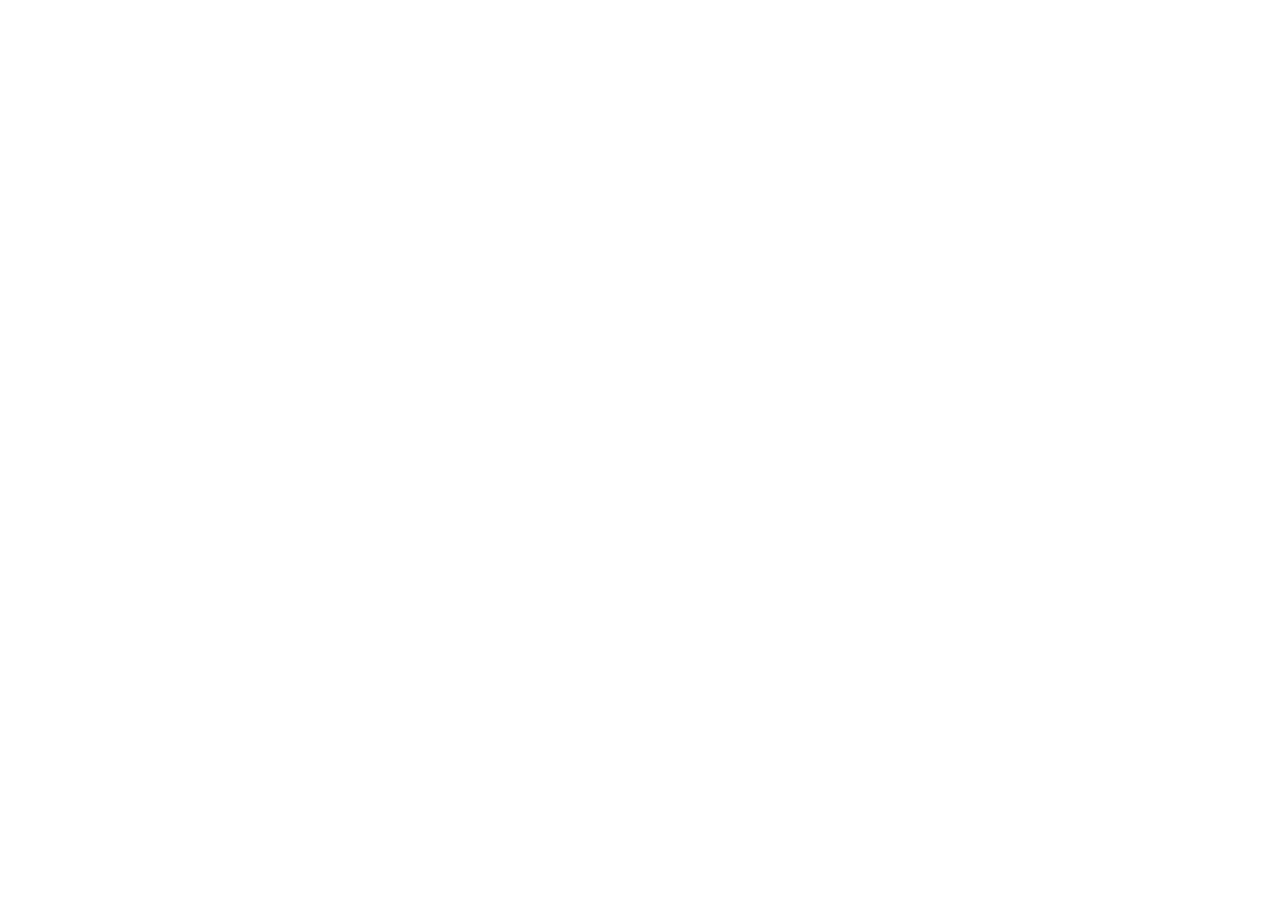
==== index.html @ 7590ecae "Add files via upload" ====
<!DOCTYPE html>
<html class="dark" lang="es">
<head>
    <meta charset="utf-8"/>
    <meta content="width=device-width, initial-scale=1.0" name="viewport"/>
    <title>Portafolio Josué Puente</title>
    <!-- Tailwind CSS with configuration -->
    <script src="https://cdn.tailwindcss.com?plugins=forms,container-queries"></script>
    <!-- Fonts -->
    <link href="https://fonts.googleapis.com/css2?family=Public+Sans:wght@300;400;500;600;700;800&display=swap" rel="stylesheet"/>
    <!-- Material Symbols -->
    <link href="https://fonts.googleapis.com/css2?family=Material+Symbols+Outlined:wght,FILL@100..700,0..1&display=swap" rel="stylesheet">
    
    <script id="tailwind-config">
        tailwind.config = {
            darkMode: "class",
            theme: {
                extend: {
                    colors: {
                        "primary": "#ec5b13",
                        "background-light": "#f6f6f8",
                        "background-dark": "#101322",
                    },
                    fontFamily: {
                        "publicSans": ["Public Sans", "sans-serif"],
                        "sans": ["Public Sans", "sans-serif"]
                    },
                    borderRadius: {
                        "DEFAULT": "0.5rem",
                        "md": "0.5rem",
                        "lg": "0.5rem",
                        "xl": "0.75rem",
                        "2xl": "1rem",
                        "full": "9999px"
                    },
                },
            },
        }
    </script>
    <style>
        .material-symbols-outlined {
            font-variation-settings: 'FILL' 0, 'wght' 400, 'GRAD' 0, 'opsz' 24;
        }
        .fill-1 {
            font-variation-settings: 'FILL' 1;
        }
        /* Custom Typing Simulation Cursor Effect */
        .typing-cursor::after {
            content: "|";
            animation: blink 1s step-end infinite;
            color: #ec5b13;
            margin-left: 4px;
        }
        @keyframes blink {
            from, to { opacity: 1; }
            50% { opacity: 0; }
        }
        .no-scrollbar::-webkit-scrollbar {
            display: none;
        }
        .no-scrollbar {
            -ms-overflow-style: none;
            scrollbar-width: none;
        }
        body {
            font-family: 'Public Sans', sans-serif;
        }
        /* Custom Scrollbar for better visibility in dark mode */
        .custom-scrollbar::-webkit-scrollbar {
            width: 8px;
        }
        .custom-scrollbar::-webkit-scrollbar-track {
            background: #0f172a;
        }
        .custom-scrollbar::-webkit-scrollbar-thumb {
            background: #334155;
            border-radius: 10px;
        }
        .custom-scrollbar::-webkit-scrollbar-thumb:hover {
            background: #ec5b13;
        }
    </style>
</head>
<body class="bg-background-light dark:bg-background-dark text-slate-900 dark:text-white transition-colors duration-300">
    <div id="root">
        <div class="flex items-center justify-center min-h-screen">
            <div class="animate-spin rounded-full h-12 w-12 border-t-2 border-b-2 border-primary"></div>
        </div>
    </div>

    <!-- React and Libraries -->
    <script src="https://unpkg.com/react@18/umd/react.development.js"></script>
    <script src="https://unpkg.com/react-dom@18/umd/react-dom.development.js"></script>
    <script src="https://unpkg.com/history@5/umd/history.development.js"></script>
    <script src="https://unpkg.com/react-router@6.3.0/umd/react-router.development.js"></script>
    <script src="https://unpkg.com/react-router-dom@6.3.0/umd/react-router-dom.development.js"></script>
    <script src="https://unpkg.com/babel-standalone@6/babel.min.js"></script>

    <script type="text/babel">
        const { useState, useEffect, useRef } = React;
        const { createRoot } = ReactDOM;
        const { HashRouter, Routes, Route, Link, useNavigate, useLocation } = ReactRouterDOM;

        // --- Data Definitions ---
        const featuredProjectsData = [
            { 
                id: 1, 
                type: "video",
                category: "Edición de Video / VFX", 
                title: "Cortometraje: Sin Sentido", 
                img: "img/sinsentido.jpg", 
                videoUrl: "https://www.youtube.com/embed/ZBQHfuvKNfk", 
                desc: "Proyecto reconocido en ExpoLMAD 2023 por la integración de modelos 3D en entornos reales. Logrando una narrativa inmersiva mediante técnicas avanzadas de composición digital y tracking." 
            },
            { 
                id: 2, 
                type: "gallery",
                category: "Fotografías", 
                title: "Fotografía Profesional", 
                img: "img/Celso.jpg", 
                gallery: [
                    "img/CelsoP.jpg",
                    "img/Paisaje.jpg",
                    "img/Moha.jpg",
                    "img/Rosa.jpg",
                    "img/Zi.jpg",
                    "img/MohaY.jpg",
                    "img/ZTimon.jpg",
                    "img/Quantum_2.jpg",
                    "img/Panthro_2.jpg",
                    "img/Bestia.jpg",
                    "img/Octagon.jpg"
                ],
                desc: "Colección de capturas realizadas en diferentes eventos, sesiones dirigidas y cobertura profesional. Cada foto representa técnicas avanzadas en iluminación, composición y edición." 
            },
            { 
                id: 7, 
                type: "website",
                category: "Diseño Web", 
                title: "Cute Digital Media", 
                img: "img/pagwebCuteMedia.jpg", 
                url: "https://josuepuente.github.io/Prueba-de-seleccion-CuteDigitalMedia/",
                desc: "Página web diseñada para una agencia digital como parte de un ejercicio técnico. Con un diseño moderno y una jerarquía visual bien definida." 
            }
        ];

        const allProjectsData = [
            { 
                id: 9, 
                type: "video",
                category: "Edición de Video / VFX", 
                title: "Wedding Video Intro", 
                img: "img/boda.jpg", 
                videoUrl: "img/introboda.mp4",
                desc: "Introducción audiovisual para boda, editada con enfoque en ritmo, continuidad visual y construcción narrativa. Material base generado con herramientas de IA; edición y narrativa desarrolladas manualmente." 
            },
            { 
                id: 8, 
                type: "grid-gallery",
                category: "Edición de Video / VFX", 
                title: "Streaming Motion Package", 
                img: "img/twitch2.jpg", 
                gallery: [
                    "img/twitch.mp4",
                    "img/twitchfinal.mp4",
                    "img/twitchtransicion.mp4"
                ],
                labels: ["Intro", "Cierre", "Transición"],
                desc: "Diseño y desarrollo de un sistema de animaciones para streaming, aplicado a un entorno de Twitch. Creación de animaciones para introducción, transiciones y cierre, manteniendo coherencia visual y fluidez narrativa a lo largo del stream." 
            },
            featuredProjectsData[0], 
            featuredProjectsData[1], 
            featuredProjectsData[2], 
            { 
                id: 4, 
                type: "video",
                category: "Edición de Video / VFX", 
                title: "Cortometraje: Kefeito VS Covicho", 
                img: "img/kefeito.jpg", 
                videoUrl: "https://www.youtube.com/embed/yntPGZ6W-z4",
                desc: "Cortometraje Kefeito vs Covicho, reconocido por su calidad dentro de los mejores proyectos académicos de Efectos Visuales I." 
            }
        ];

        // --- Common Components ---

        const WebsiteBrowserUI = ({ url, title, onClose, isMinimized, setIsMinimized }) => {
            const [isMaximized, setIsMaximized] = useState(false);
            const iframeRef = useRef(null);

            const handleRefresh = () => {
                if (iframeRef.current) {
                    iframeRef.current.src = iframeRef.current.src;
                }
            };

            useEffect(() => {
                if (!isMinimized) {
                    document.body.style.overflow = 'hidden';
                } else {
                    document.body.style.overflow = 'unset';
                }
                return () => { document.body.style.overflow = 'unset'; };
            }, [isMinimized]);

            if (isMinimized) {
                return (
                    <div 
                        onClick={() => setIsMinimized(false)}
                        className="fixed bottom-24 right-6 z-[110] w-64 h-40 bg-slate-900 rounded-xl shadow-2xl border-2 border-primary/50 overflow-hidden cursor-pointer hover:scale-105 transition-all group group-hover:border-primary"
                    >
                        <div className="absolute inset-0 pointer-events-none opacity-40 group-hover:opacity-100 transition-opacity">
                            <iframe src={url} className="w-[1024px] h-[640px] border-none origin-top-left scale-[0.25]" scrolling="no" title={`preview-${title}`}></iframe>
                        </div>
                        <div className="absolute inset-0 bg-gradient-to-t from-slate-950 via-transparent to-transparent flex flex-col justify-end p-3">
                            <div className="flex items-center justify-between">
                                <div className="flex items-center gap-2">
                                    <div className="size-6 rounded bg-primary flex items-center justify-center text-white">
                                        <span className="material-symbols-outlined text-[14px]">language</span>
                                    </div>
                                    <span className="text-[10px] font-bold text-white truncate w-24 md:w-32">{title}</span>
                                </div>
                                <div className="flex gap-2">
                                    <button 
                                        onClick={(e) => { e.stopPropagation(); onClose(); }}
                                        className="bg-red-500 hover:bg-red-600 text-white p-1 rounded-full shadow-lg flex items-center justify-center"
                                        title="Cerrar"
                                    >
                                        <span className="material-symbols-outlined text-[16px]">close</span>
                                    </button>
                                    <button 
                                        onClick={(e) => { e.stopPropagation(); setIsMinimized(false); }}
                                        className="bg-primary hover:bg-orange-600 text-white p-1 rounded-full shadow-lg flex items-center justify-center"
                                        title="Expandir"
                                    >
                                        <span className="material-symbols-outlined text-[16px]">open_in_full</span>
                                    </button>
                                </div>
                            </div>
                        </div>
                    </div>
                );
            }

            return (
                <div 
                    onClick={(e) => e.stopPropagation()}
                    className={`transition-all duration-300 flex flex-col bg-slate-900 border border-white/10 shadow-2xl overflow-hidden ${isMaximized ? 'fixed inset-0 md:inset-4 z-[110] rounded-none' : 'w-full h-full rounded-xl'}`}
                >
                    <div className="h-9 md:h-10 bg-[#202124] flex items-center justify-between shrink-0 select-none">
                        <div className="flex items-end h-full px-2 overflow-hidden flex-1">
                            <div className="h-8 bg-[#35363a] text-slate-200 px-3 md:px-6 rounded-t-lg flex items-center gap-2 text-[10px] md:text-xs min-w-[120px] max-w-[200px] border-x border-t border-white/5">
                                <span className="material-symbols-outlined text-[14px] md:text-[16px] text-primary">language</span>
                                <span className="truncate flex-1 font-medium">{title}</span>
                                <button onClick={onClose} className="hover:bg-white/10 rounded-full p-0.5 transition-colors">
                                    <span className="material-symbols-outlined text-[12px] md:text-[14px]">close</span>
                                </button>
                            </div>
                        </div>
                        <div className="flex h-full">
                            <button 
                                onClick={() => setIsMinimized(true)} 
                                className="w-10 md:w-12 h-full hover:bg-white/10 flex items-center justify-center text-slate-400 transition-colors"
                                title="Minimizar"
                            >
                                <span className="material-symbols-outlined text-[18px]">remove</span>
                            </button>
                            <button 
                                onClick={() => setIsMaximized(!isMaximized)} 
                                className="hidden md:flex w-12 h-full hover:bg-white/10 items-center justify-center text-slate-400 transition-colors"
                                title={isMaximized ? "Restaurar" : "Maximizar"}
                            >
                                <span className="material-symbols-outlined text-[16px]">{isMaximized ? 'filter_none' : 'check_box_outline_blank'}</span>
                            </button>
                            <button 
                                onClick={onClose} 
                                className="w-10 md:w-12 h-full hover:bg-red-600 flex items-center justify-center text-slate-400 hover:text-white transition-colors"
                                title="Cerrar"
                            >
                                <span className="material-symbols-outlined text-[18px]">close</span>
                            </button>
                        </div>
                    </div>
                    <div className="h-9 md:h-10 bg-[#35363a] flex items-center px-2 md:px-4 gap-2 md:gap-4 border-b border-black/20 shrink-0">
                        <div className="flex items-center gap-1 md:gap-3 text-slate-400">
                            <span className="material-symbols-outlined text-[18px] opacity-50 cursor-not-allowed">arrow_back</span>
                            <span className="material-symbols-outlined text-[18px] opacity-50 cursor-not-allowed">arrow_forward</span>
                            <span className="material-symbols-outlined text-[18px] hover:text-white cursor-pointer transition-colors" onClick={handleRefresh}>refresh</span>
                        </div>
                        <div className="flex-1 bg-[#202124] rounded-full h-7 flex items-center px-4 gap-2 border border-white/5 text-slate-300 text-[11px] md:text-xs">
                            <span className="material-symbols-outlined text-[14px] text-green-500">lock</span>
                            <span className="truncate opacity-80">{url}</span>
                        </div>
                        <div className="flex items-center">
                            <a href={url} target="_blank" rel="noopener noreferrer" className="text-slate-400 hover:text-white transition-colors p-1" title="Abrir en pestaña nueva">
                                <span className="material-symbols-outlined text-[18px]">open_in_new</span>
                            </a>
                        </div>
                    </div>
                    <div className="flex-1 w-full bg-white relative">
                        <iframe ref={iframeRef} src={url} className="w-full h-full border-none" title={title}></iframe>
                    </div>
                </div>
            );
        };

        const ExperienceSection = () => {
            const [selectedExp, setSelectedExp] = useState(null);
            const [activeCategory, setActiveCategory] = useState("Todas");

            useEffect(() => {
                if (selectedExp) {
                    document.body.style.overflow = 'hidden';
                } else {
                    document.body.style.overflow = 'unset';
                }
                return () => { document.body.style.overflow = 'unset'; };
            }, [selectedExp]);

            const categories = ["Todas", "Docencia", "Marketing & Audiovisual", "Modelado 3D"];

            const experience = [
                { 
                    id: 1, 
                    category: "Docencia", 
                    title: "Docente Tecmilenio", 
                    period: "2026 — Actualidad",
                    img: "img/tecmilenio.jpg", 
                    modalImg: "img/tecmileniologo.jpg",
                    desc: "Catedrático enfocado en el desarrollo de materiales didácticos y acompañamiento de proyectos en medios digitales.",
                    fullDesc: "Docencia en Diseño para Medios Digitales. Desarrollo de recursos visuales y evaluación de proyectos de diseño centrados en la industria actual.",
                    tags: ["Educación", "Diseño", "Mentoría"]
                },
                { 
                    id: 2, 
                    category: "Marketing & Audiovisual", 
                    title: "Soft Controls: Contenido Creativo", 
                    period: "2022 — 2023",
                    img: "img/edicion.jpg", 
                    modalImg: "img/soft.jpg",
                    desc: "Producción audiovisual completa, desde guionismo hasta post-producción y locución.",
                    fullDesc: "Desarrollo de guiones creativos para campañas y videos corporativos, así como edición y postproducción de contenido audiovisual para redes sociales. Experiencia en videografía para spots publicitarios, grabación de voz en off y coordinación de estrategias de difusión en plataformas digitales.",
                    tags: ["Video", "Marketing", "Scripting"]
                },
                { 
                    id: 3, 
                    category: "Modelado 3D", 
                    title: "Modelado e Impresión 3D", 
                    period: "2016 — Actualidad",
                    img: "img/modelado.jpg", 
                    modalImg: "img/epikzimpresiones.jpg",
                    desc: "Servicios independientes de modelado 3D personalizado y optimización de prototipos.",
                    fullDesc: "Modelado 3D personalizado de piezas funcionales y decorativas, desde las pruebas y el desarrollo de piezas hasta la optimización para impresión, postprocesado y control de calidad final.",
                    tags: ["3D Printing", "CAD", "Prototyping"]
                },
                { 
                    id: 6, 
                    category: "Docencia", 
                    title: "Docente Facultad de Artes Visuales, UANL", 
                    period: "2025",
                    img: "img/fav.jpg", 
                    modalImg: "img/uanl.jpg",
                    desc: "Impartición de materias técnicas relacionadas con Modelado 3D y Programación.",
                    fullDesc: "Impartición temporal de materias: Modelado 3D, Lenguajes de Programación y Desarrollo de Aplicaciones. Elaboración de contenido académico, evaluación de proyectos prácticos y mentoría en proyectos estudiantiles de diseño digital.",
                    tags: ["Docencia", "3D", "Programación"]
                },
                { 
                    id: 4, 
                    category: "Docencia", 
                    title: "Docente Universidad LUX", 
                    period: "2025",
                    img: "img/lux.jpg", 
                    modalImg: "img/luxlogo.jpg",
                    desc: "Docencia en Diseño de Empaques y Portafolio Profesional.",
                    fullDesc: "Experiencia docente en materias de diseño y animación, incluyendo Diseño de Empaques, Animación (Animate), Identidad Básica, Diseño de Portafolio y Tesis II. Desarrollo de planes de clase, proyectos prácticos y material visual, así como mentoría en portafolios y proyectos finales.",
                    tags: ["Docencia", "Branding", "Portfolio"]
                },
                { 
                    id: 5, 
                    category: "Marketing & Audiovisual", 
                    title: "Canal 53 TVUni: Gráficos", 
                    period: "2016 — 2017",
                    img: "img/canal53uanl.jpg", 
                    modalImg: "img/canal53.jpg",
                    desc: "Diseño de identidad visual y gráficos para transmisiones televisivas.",
                    fullDesc: "Diseño de elementos gráficos para transmisiones televisivas, incluyendo cortinillas, supers y gráficos de continuidad, así como el desarrollo de identidades visuales para programas y segmentos, adaptadas a múltiples formatos de emisión.",
                    tags: ["Broadcast", "Motion Graphics", "TV"]
                }
            ];

            const filteredExp = activeCategory === "Todas" 
                ? experience 
                : experience.filter(item => item.category === activeCategory);

            return (
                <section className="w-full">
                    <div className="w-full">
                        <div className="flex flex-col gap-2 mb-8">
                            <h2 className="text-slate-900 dark:text-white text-3xl md:text-4xl font-bold tracking-tight">Trayectoria Profesional</h2>
                            <p className="text-slate-500 dark:text-[#929bc9] text-lg font-normal leading-6">Mi formación en Multimedia y Animación Digital, junto con mi experiencia como docente universitario y en marketing digital, me ha permitido desarrollar habilidades en Edición de Video, Efectos Visuales, Modelado 3D y Comunicación Audiovisual.</p>
                        </div>
                        <div className="mb-10">
                            <div className="flex border-b border-slate-200 dark:border-[#323b67] gap-8 overflow-x-auto no-scrollbar">
                                {categories.map((cat) => (
                                    <button key={cat} onClick={() => setActiveCategory(cat)} className={`flex flex-col items-center justify-center border-b-[3px] pb-3 pt-4 transition-all whitespace-nowrap ${activeCategory === cat ? 'border-primary text-slate-900 dark:text-white' : 'border-transparent text-slate-400 dark:text-[#929bc9] hover:text-primary'}`}>
                                        <span className="text-sm font-bold tracking-wide">{cat}</span>
                                    </button>
                                ))}
                            </div>
                        </div>
                        <h2 className="text-slate-900 dark:text-white tracking-tight text-[12px] font-bold mb-6 uppercase tracking-[0.2em] opacity-50">Historial Reciente</h2>
                        <div className="grid grid-cols-1 md:grid-cols-2 lg:grid-cols-3 gap-6">
                            {filteredExp.map((item) => (
                                <div key={item.id} onClick={() => setSelectedExp(item)} className="group relative cursor-pointer overflow-hidden rounded-xl bg-slate-200 dark:bg-slate-800 transition-all duration-300 hover:-translate-y-1 hover:shadow-lg hover:shadow-primary/10">
                                    <div className="aspect-video bg-cover bg-center" style={{backgroundImage: `url("${item.img}")`}}></div>
                                    <div className="absolute inset-0 bg-slate-950/40 transition-colors group-hover:bg-slate-950/20"></div>
                                    <div className="absolute inset-0 bg-gradient-to-t from-slate-950 via-slate-950/60 to-transparent opacity-90 group-hover:opacity-100 transition-opacity"></div>
                                    <div className="absolute inset-0 flex flex-col justify-end p-5 text-left">
                                        <span className="text-primary text-[10px] font-black uppercase tracking-[0.2em] mb-1 drop-shadow-md">{item.category}</span>
                                        <h3 className="text-white text-base md:text-lg font-bold leading-tight mb-1 drop-shadow-lg">{item.title}</h3>
                                        <p className="text-slate-200 text-xs font-medium line-clamp-2 mb-4 opacity-90">{item.desc}</p>
                                        <div className="flex items-center gap-2 opacity-0 group-hover:opacity-100 transition-all duration-300 transform translate-y-2 group-hover:translate-y-0">
                                            <span className="material-symbols-outlined text-white text-lg">info</span>
                                            <span className="text-white text-[10px] font-bold uppercase tracking-widest">Ver detalles</span>
                                        </div>
                                    </div>
                                </div>
                            ))}
                        </div>
                    </div>
                    {selectedExp && (
                        <div onClick={() => setSelectedExp(null)} className="fixed inset-0 z-[100] flex items-center justify-center p-4 md:p-8 bg-black/90 backdrop-blur-sm transition-opacity">
                            <div onClick={(e) => e.stopPropagation()} className="relative w-full max-w-4xl bg-[#101322] rounded-xl shadow-2xl border border-white/5 overflow-hidden flex flex-col md:flex-row max-h-[90vh] md:max-h-[70vh]">
                                <button onClick={() => setSelectedExp(null)} className="absolute top-4 right-4 z-20 text-white/70 hover:text-white bg-black/40 hover:bg-black/60 p-2 rounded-full transition-all">
                                    <span className="material-symbols-outlined">close</span>
                                </button>
                                <div className="w-full md:w-1/2 aspect-video md:aspect-auto bg-cover bg-center shrink-0 min-h-[180px]" style={{backgroundImage: `url("${selectedExp.modalImg || selectedExp.img}")`}}>
                                    <div className="w-full h-full bg-primary/10"></div>
                                </div>
                                <div className="p-6 md:p-10 text-white text-left flex flex-col justify-center overflow-y-auto">
                                    <span className="text-primary text-[10px] font-black uppercase tracking-[0.3em] mb-2">{selectedExp.period}</span>
                                    <h2 className="text-2xl md:text-3xl font-bold mb-3">{selectedExp.title}</h2>
                                    <p className="text-slate-300 text-sm md:text-base leading-relaxed mb-6">{selectedExp.fullDesc}</p>
                                    <div className="flex flex-wrap gap-2">
                                        {selectedExp.tags.map(tag => (
                                            <span key={tag} className="px-2 py-1 bg-white/5 border border-white/10 text-slate-400 text-[9px] font-bold rounded-md uppercase tracking-widest">{tag}</span>
                                        ))}
                                    </div>
                                </div>
                            </div>
                        </div>
                    )}
                </section>
            );
        };

        const Logo = () => (
            <div className="flex items-center gap-3">
                <span className="material-symbols-outlined text-primary text-2xl">movie</span>
                <h2 className="text-lg font-bold tracking-tight">Josué Darío Puente Castillo</h2>
            </div>
        );

        const Navbar = () => {
            const navigate = useNavigate();
            const location = useLocation();
            const [isMenuOpen, setIsMenuOpen] = useState(false);
            return (
                <header className="fixed top-0 z-50 w-full border-b border-solid border-slate-200 dark:border-[#232948] bg-white/80 dark:bg-[#101322]/80 backdrop-blur-md px-4 md:px-20 lg:px-40 py-4">
                    <div className="mx-auto flex max-w-[1200px] items-center justify-between">
                        <Link to="/" className="flex items-center gap-3"><Logo /></Link>
                        <div className="flex items-center gap-4">
                            <nav className="hidden md:flex items-center gap-8">
                                <Link to="/" className={`text-sm font-bold transition-colors ${location.pathname === '/' ? 'text-primary' : 'text-slate-600 dark:text-slate-300 hover:text-primary'}`}>Inicio</Link>
                                <Link to="/works" className={`text-sm font-bold transition-colors ${location.pathname === '/works' ? 'text-primary' : 'text-slate-600 dark:text-slate-300 hover:text-primary'}`}>Proyectos</Link>
                                <Link to="/about" className={`text-sm font-bold transition-colors ${location.pathname === '/about' ? 'text-primary' : 'text-slate-600 dark:text-slate-300 hover:text-primary'}`}>Sobre mí</Link>
                            </nav>
                            <button onClick={() => setIsMenuOpen(!isMenuOpen)} className="md:hidden p-2 text-slate-900 dark:text-white flex items-center justify-center" aria-label="Menu">
                                <span className="material-symbols-outlined text-3xl">{isMenuOpen ? 'close' : 'menu'}</span>
                            </button>
                        </div>
                    </div>
                    {isMenuOpen && (
                        <div className="md:hidden absolute top-full left-0 w-full bg-white dark:bg-[#101322] border-b border-slate-200 dark:border-[#232948] p-6 flex flex-col gap-6 animate-in slide-in-from-top duration-300">
                            <Link onClick={() => setIsMenuOpen(false)} to="/" className={`text-lg font-medium ${location.pathname === '/' ? 'text-primary' : ''}`}>Home</Link>
                            <Link onClick={() => setIsMenuOpen(false)} to="/works" className={`text-lg font-medium ${location.pathname === '/works' ? 'text-primary' : ''}`}>Proyectos</Link>
                            <Link onClick={() => setIsMenuOpen(false)} to="/about" className={`text-lg font-medium ${location.pathname === '/about' ? 'text-primary' : ''}`}>Sobre mí</Link>
                        </div>
                    )}
                </header>
            );
        };

        const Footer = () => {
            const handleDownloadCV = () => {
                const link = document.createElement('a');
                link.href = 'CV/CVJosuePuente2026.pdf';
                link.download = 'CV_Josue_Puente.pdf';
                document.body.appendChild(link);
                link.click();
                document.body.removeChild(link);
            };
            return (
                <footer className="border-t border-slate-200 dark:border-[#232948] bg-white dark:bg-[#101322] px-6 md:px-20 lg:px-40 py-10">
                    <div className="mx-auto flex max-w-[1200px] flex-col md:flex-row items-center justify-between gap-6">
                        <div className="flex items-center gap-3 text-slate-900 dark:text-white">
                            <span className="material-symbols-outlined text-primary text-2xl">movie</span>
                            <span className="text-sm font-bold">Josué Darío Puente Castillo</span>
                        </div>
                        <div className="flex items-center gap-6">
                            <a href="https://www.linkedin.com/in/josu%C3%A9-puente/" target="_blank" rel="noopener noreferrer" className="text-slate-500 hover:text-primary transition-colors flex items-center justify-center" title="LinkedIn"><svg className="size-6 fill-current" viewBox="0 0 24 24" xmlns="http://www.w3.org/2000/svg"><path d="M20.447 20.452h-3.554v-5.569c0-1.328-.027-3.037-1.852-3.037-1.853 0-2.136 1.445-2.136 2.939v5.667H9.351V9h3.414v1.561h.046c.477-.9 1.637-1.85 3.37-1.85 3.601 0 4.267 2.37 4.267 5.455v6.286zM5.337 7.433c-1.144 0-2.063-.926-2.063-2.065 0-1.138.92-2.063 2.063-2.063 1.14 0 2.064.925 2.064 2.063 0 1.139-.925 2.065-2.064 2.065zm1.782 13.019H3.555V9h3.564v11.452zM22.225 0H1.771C.792 0 0 .774 0 1.729v20.542C0 23.227.792 24 1.771 24h20.451C23.2 24 24 23.227 24 22.271V1.729C24 .774 23.2 0 22.222 0h.003z"/></svg></a>
                            <a href="mailto:dari.puentec@gmail.com" className="text-slate-500 hover:text-primary transition-colors cursor-pointer flex items-center justify-center" title="Email"><span className="material-symbols-outlined text-[24px]">mail</span></a>
                            <button onClick={handleDownloadCV} className="text-slate-500 hover:text-primary transition-colors cursor-pointer flex items-center justify-center" title="Descargar CV"><span className="material-symbols-outlined text-[24px]">download</span></button>
                        </div>
                        <p className="text-xs text-slate-400">© Todos los derechos reservados.</p>
                    </div>
                </footer>
            );
        };

        const AboutPage = () => {
            const handleDownloadCV = () => {
                const link = document.createElement('a');
                link.href = 'CV/CVJosuePuente2026.pdf';
                link.download = 'CV_Josue_Puente.pdf';
                document.body.appendChild(link);
                link.click();
                document.body.removeChild(link);
            };
            return (
                <div className="relative flex min-h-screen w-full flex-col overflow-x-hidden">
                    <Navbar />
                    <main className="flex-1 pt-24 pb-12">
                        <section className="mx-auto max-w-[1200px] px-6 md:px-10 py-6 md:py-12" id="about">
                            <div className="flex flex-col md:flex-row gap-10 md:gap-16">
                                <div className="w-full md:w-1/3 flex flex-col gap-6">
                                    <div>
                                        <h2 className="text-3xl md:text-4xl font-bold tracking-tight mb-4 text-slate-900 dark:text-white">Sobre mí</h2>
                                        <div className="h-1.5 w-12 bg-primary rounded-full"></div>
                                    </div>
                                    <div className="p-6 rounded-2xl bg-slate-100 dark:bg-[#191e33] border border-slate-200 dark:border-[#323b67]">
                                        <div className="flex flex-col gap-4">
                                            <div className="flex items-center gap-3">
                                                <span className="relative flex h-3 w-3">
                                                    <span className="animate-ping absolute inline-flex h-full w-full rounded-full bg-green-400 opacity-75"></span>
                                                    <span className="relative inline-flex rounded-full h-3 w-3 bg-green-500"></span>
                                                </span>
                                                <span className="text-xs font-bold uppercase tracking-wider text-slate-500 dark:text-[#929bc9]">Disponible para trabajar</span>
                                            </div>
                                            <p className="text-sm text-slate-600 dark:text-[#929bc9]">Ubicado en Monterrey, N.L., México.
Especializado en producción audiovisual y diseño estratégico.</p>
                                            <button onClick={handleDownloadCV} className="flex w-full items-center justify-center gap-2 rounded-lg bg-white dark:bg-[#101322] border border-slate-300 dark:border-[#323b67] py-3 text-sm font-bold text-slate-700 dark:text-white hover:bg-primary hover:text-white transition-all"><span className="material-symbols-outlined text-lg">download</span>Descargar CV</button>
                                            <div className="mt-4 pt-4 border-t border-slate-200 dark:border-[#323b67]">
                                                <h4 className="text-[10px] font-bold uppercase tracking-[0.2em] text-slate-400 dark:text-[#929bc9] mb-4">Software & Herramientas</h4>
                                                <div className="flex flex-wrap gap-2 mb-6">
                                                    {["After Effects", "Illustrator", "Photoshop", "Maya", "Blender", "Visual Studio Code"].map(skill => (
                                                        <span key={skill} className="px-2 py-1 bg-primary/10 text-primary text-[10px] font-bold rounded uppercase tracking-wider border border-primary/20">{skill}</span>
                                                    ))}
                                                </div>
                                                <div className="my-6 border-t border-slate-200 dark:border-[#323b67]"></div>
                                                <h4 className="text-[10px] font-bold uppercase tracking-[0.2em] text-slate-400 dark:text-[#929bc9] mb-3">Contacto</h4>
                                                <div className="flex flex-col gap-3">
                                                    <div className="flex flex-wrap items-center gap-x-4 gap-y-2">
                                                        <a href="mailto:dari.puentec@gmail.com" className="flex items-center gap-2 text-xs text-slate-600 dark:text-[#929bc9] hover:text-primary transition-colors"><span className="material-symbols-outlined text-sm">mail</span>dari.puentec@gmail.com</a>
                                                        <a href="tel:+528124678343" className="flex items-center gap-2 text-xs text-slate-600 dark:text-[#929bc9] hover:text-primary transition-colors"><span className="material-symbols-outlined text-sm">call</span>81-2467-8343</a>
                                                    </div>
                                                    <a href="https://www.linkedin.com/in/josu%C3%A9-puente/" target="_blank" rel="noopener noreferrer" className="flex items-center gap-2 text-xs text-slate-600 dark:text-[#929bc9] hover:text-primary transition-colors"><svg className="size-3.5 fill-current" viewBox="0 0 24 24" xmlns="http://www.w3.org/2000/svg"><path d="M20.447 20.452h-3.554v-5.569c0-1.328-.027-3.037-1.852-3.037-1.853 0-2.136 1.445-2.136 2.939v5.667H9.351V9h3.414v1.561h.046c.477-.9 1.637-1.85 3.37-1.85 3.601 0 4.267 2.37 4.267 5.455v6.286zM5.337 7.433c-1.144 0-2.063-.926-2.063-2.065 0-1.138.92-2.063 2.063-2.063 1.14 0 2.064.925 2.064 2.063 0 1.139-.925 2.065-2.064 2.065zm1.782 13.019H3.555V9h3.564v11.452zM22.225 0H1.771C.792 0 0 .774 0 1.729v20.542C0 23.227.792 24 1.771 24h20.451C23.2 24 24 23.227 24 22.271V1.729C24 .774 23.2 0 22.222 0h.003z"/></svg>LinkedIn Professional</a>
                                                </div>
                                            </div>
                                        </div>
                                    </div>
                                </div>
                                <div className="w-full md:w-2/3 pt-0"><ExperienceSection /></div>
                            </div>
                        </section>
                    </main>
                    <Footer />
                </div>
            );
        };

        const LandingPage = ({ onWebsiteSelect }) => {
            const navigate = useNavigate();
            const [displayText, setDisplayText] = useState("");
            const [isDeleting, setIsDeleting] = useState(false);
            const [nameIndex, setNameIndex] = useState(0);
            const [charIndex, setCharIndex] = useState(0);
            const [selectedProject, setSelectedProject] = useState(null);
            const [activeGalleryIndex, setActiveGalleryIndex] = useState(0);
            const [isImageZoomed, setIsImageZoomed] = useState(false);

            useEffect(() => {
                if (selectedProject) { document.body.style.overflow = 'hidden'; }
                else { document.body.style.overflow = 'unset'; }
                return () => { document.body.style.overflow = 'unset'; };
            }, [selectedProject]);

            const names = ["Josué Puente", "Web Designer", "Video Editor"];

            useEffect(() => {
                let interval;
                if (selectedProject && selectedProject.type === 'gallery' && !isImageZoomed) {
                    interval = setInterval(() => {
                        setActiveGalleryIndex((prev) => prev === selectedProject.gallery.length - 1 ? 0 : prev + 1);
                    }, 3000);
                }
                return () => clearInterval(interval);
            }, [selectedProject, isImageZoomed, activeGalleryIndex]);

            useEffect(() => {
                const handleKeyDown = (e) => {
                    if (selectedProject && selectedProject.type === 'gallery') {
                        if (e.key === 'ArrowRight') { setActiveGalleryIndex((prev) => (prev === selectedProject.gallery.length - 1 ? 0 : prev + 1)); }
                        else if (e.key === 'ArrowLeft') { setActiveGalleryIndex((prev) => (prev === 0 ? selectedProject.gallery.length - 1 : prev - 1)); }
                    }
                };
                window.addEventListener('keydown', handleKeyDown);
                return () => window.removeEventListener('keydown', handleKeyDown);
            }, [selectedProject]);

            useEffect(() => {
                const currentName = names[nameIndex];
                let timer;
                if (!isDeleting && charIndex === currentName.length) { timer = setTimeout(() => { setIsDeleting(true); }, 2000); }
                else if (isDeleting && charIndex === 0) { setIsDeleting(false); setNameIndex((prev) => (prev + 1) % names.length); }
                else {
                    const speed = isDeleting ? 50 : 100;
                    timer = setTimeout(() => {
                        setDisplayText(isDeleting ? currentName.substring(0, charIndex - 1) : currentName.substring(0, charIndex + 1));
                        setCharIndex((prev) => isDeleting ? prev - 1 : prev + 1);
                    }, speed);
                }
                return () => clearTimeout(timer);
            }, [charIndex, isDeleting, nameIndex]);

            return (
                <div className="relative flex min-h-screen w-full flex-col overflow-x-hidden">
                    <Navbar />
                    <main className="flex-1 pt-24">
                        <section className="flex flex-col items-center justify-center px-4 py-20 md:py-32 text-center">
                            <div className="relative mb-10">
                                <div className="absolute -inset-1 rounded-full bg-gradient-to-tr from-primary to-orange-400 opacity-30 blur-md"></div>
                                <div className="relative aspect-square size-40 md:size-52 overflow-hidden rounded-full border-4 border-white dark:border-[#191e33] bg-cover bg-center shadow-2xl" style={{backgroundImage: 'url("img/Yo.png")'}}></div>
                            </div>
                            <div className="max-w-[800px] space-y-6">
                                <h1 className="text-4xl md:text-7xl font-bold tracking-tight text-slate-900 dark:text-white">Hola, Soy <span className="text-primary typing-cursor">{displayText}</span></h1>
                                <p className="mx-auto max-w-xl text-lg text-slate-600 dark:text-[#929bc9]">Lic en Multimedia y Animación Digital. <br /> Productor audiovisual y diseñador digital especializado en narrativa visual, motion y experiencias interactivas.</p>
                                <div className="flex flex-col sm:flex-row items-center justify-center gap-4 pt-4">
                                    <Link to="/works" className="flex min-w-[180px] items-center justify-center rounded-lg bg-primary h-12 px-6 text-white font-bold tracking-wide shadow-lg shadow-primary/20 hover:scale-[1.02] transition-transform">Ver Proyectos</Link>
                                    <Link to="/about" className="flex min-w-[180px] items-center justify-center rounded-lg border border-slate-300 dark:border-[#323b67] h-12 px-6 text-sm font-bold tracking-wide text-slate-700 dark:text-white hover:bg-slate-50 dark:hover:bg-[#191e33] transition-colors">Sobre mí</Link>
                                </div>
                            </div>
                        </section>
                        <section className="mx-auto max-w-[1200px] px-6 py-20 border-t border-slate-200 dark:border-[#232948]">
                            <h2 className="text-3xl font-bold mb-10 text-center text-slate-900 dark:text-white">Proyectos Destacados</h2>
                            <div className="grid grid-cols-1 md:grid-cols-3 gap-6 mb-12">
                                {featuredProjectsData.map((project) => (
                                    <div key={project.id} onClick={() => project.type === 'website' ? onWebsiteSelect(project) : setSelectedProject(project)} className="group relative cursor-pointer overflow-hidden rounded-xl bg-slate-200 dark:bg-slate-800 transition-all duration-300 hover:-translate-y-1">
                                        <div className="aspect-video bg-cover bg-center" style={{backgroundImage: `url("${project.img}")`}}></div>
                                        <div className="absolute inset-0 bg-slate-950/40 transition-colors group-hover:bg-slate-950/20"></div>
                                        <div className="absolute inset-0 bg-gradient-to-t from-black via-black/40 to-transparent opacity-80 group-hover:opacity-90 transition-opacity"></div>
                                        <div className="absolute inset-0 flex flex-col justify-end p-6">
                                            <span className="text-primary text-xs font-bold uppercase tracking-widest mb-1">{project.category}</span>
                                            <h3 className="text-white text-lg font-bold leading-tight">{project.title}</h3>
                                        </div>
                                    </div>
                                ))}
                            </div>
                            <div className="flex justify-center">
                                <button onClick={() => navigate('/works')} className="flex items-center gap-2 text-primary font-bold hover:underline">Ver todos los trabajos<span className="material-symbols-outlined text-sm">arrow_forward</span></button>
                            </div>
                        </section>
                        {selectedProject && (
                            <div onClick={() => setSelectedProject(null)} className="fixed inset-0 z-[100] flex items-center justify-center p-2 md:p-8 bg-black/90 backdrop-blur-sm transition-opacity">
                                <div onClick={(e) => e.stopPropagation()} className={`relative w-full max-w-5xl h-[95vh] flex flex-col bg-background-dark rounded-xl shadow-2xl overflow-hidden ${
    (selectedProject.id === 8 || selectedProject.id === 9) ? (selectedProject.id === 9 ? 'md:flex-row-reverse' : 'md:flex-row') : ''}`}>
                                    <button onClick={() => setSelectedProject(null)} className="absolute top-4 right-4 md:top-6 md:right-6 z-20 text-white/70 hover:text-white bg-black/40 hover:bg-black/60 p-2 rounded-full transition-all"><span className="material-symbols-outlined">close</span></button>
                                    
                                    <div className={`bg-black flex items-center justify-center relative group overflow-hidden min-h-0 ${
    (selectedProject.id === 8 || selectedProject.id === 9)
        ? 'w-full md:w-2/3 flex-1'
        : 'aspect-video w-full'}`}>
                                        {selectedProject.type === 'gallery' ? (
                                            <div className="relative w-full h-full group/carousel overflow-hidden cursor-zoom-in">
                                                <div onClick={() => setIsImageZoomed(true)} className="w-full h-full bg-contain bg-no-repeat bg-center transition-all duration-500" style={{backgroundImage: `url("${selectedProject.gallery[activeGalleryIndex]}")`}}></div>
                                                <div className="absolute inset-y-0 left-0 flex items-center px-4"><button onClick={() => setActiveGalleryIndex((prev) => (prev === 0 ? selectedProject.gallery.length - 1 : prev - 1))} className="bg-black/50 hover:bg-primary text-white p-2 rounded-full transition-colors"><span className="material-symbols-outlined">chevron_left</span></button></div>
                                                <div className="absolute inset-y-0 right-0 flex items-center px-4"><button onClick={() => setActiveGalleryIndex((prev) => (prev === selectedProject.gallery.length - 1 ? 0 : prev + 1))} className="bg-black/50 hover:bg-primary text-white p-2 rounded-full transition-colors"><span className="material-symbols-outlined">chevron_right</span></button></div>
                                                <div className="absolute bottom-4 left-1/2 -translate-x-1/2 flex gap-2">{selectedProject.gallery.map((_, idx) => (<div key={idx} className={`h-1.5 rounded-full transition-all ${activeGalleryIndex === idx ? 'w-6 bg-primary' : 'w-2 bg-white/40'}`}></div>))}</div>
                                            </div>
                                        ) : selectedProject.type === 'grid-gallery' ? (
                                            <div className="flex flex-col w-full h-full bg-slate-900 p-2 overflow-y-auto custom-scrollbar snap-y snap-mandatory gap-4">
                                                {selectedProject.gallery.map((item, idx) => (
                                                    <div key={idx} className="relative w-full aspect-video shrink-0 overflow-hidden bg-slate-800 rounded-lg shadow-inner snap-start">
                                                        {item.endsWith('.mp4') ? (
                                                            <video src={item} autoPlay loop muted playsInline className="w-full h-full object-cover" />
                                                        ) : (
                                                            <img src={item} alt={`Grid item ${idx}`} className="w-full h-full object-cover" />
                                                        )}
                                                        <div className="absolute top-4 left-4 bg-black/70 backdrop-blur-md px-4 py-1.5 text-[10px] md:text-xs font-bold text-white rounded-full uppercase tracking-[0.2em] border border-white/10 shadow-lg">
                                                            {selectedProject.labels ? selectedProject.labels[idx] : `ETAPA 0${idx + 1}`}
                                                        </div>
                                                    </div>
                                                ))}
                                            </div>
                                        ) : selectedProject.type === 'video' ? (
                                            <div className="w-full h-full"><iframe className="w-full h-full" src={`${selectedProject.videoUrl}?autoplay=0&mute=0`} title={selectedProject.title} frameBorder="0" allow="accelerometer; autoplay; clipboard-write; encrypted-media; gyroscope; picture-in-picture" allowFullScreen></iframe></div>
                                        ) : selectedProject.type === 'local-video' ? (
                                            <div className="w-full h-full bg-[#0f0f0f] flex items-center justify-center">
                                                <video src={selectedProject.videoUrl} controls autoPlay className="max-w-full max-h-full" />
                                            </div>
                                        ) : null}
                                    </div>

                                    <div className={`p-4 md:p-10 text-white text-left bg-slate-900 border-t md:border-t-0 md:border-x border-white/5 ${(selectedProject.id === 8 || selectedProject.id === 9) ? 'w-full md:w-1/3 flex flex-col justify-center overflow-y-auto custom-scrollbar' : 'shrink-0 overflow-hidden'}`}>
                                        <div className="flex flex-col justify-between items-start gap-4 h-full">
                                            <div className="flex-1">
                                                <div className="flex flex-wrap items-center gap-3 mb-4">
                                                    <h2 className="text-2xl md:text-3xl font-bold">{selectedProject.title}</h2>
                                                    <div className="flex items-center gap-2">
                                                        <span className="px-2 py-0.5 bg-primary/20 text-primary text-[9px] font-bold uppercase tracking-widest rounded border border-primary/20">{selectedProject.category}</span>
                                                        <span className="px-2 py-0.5 bg-white/5 text-slate-400 text-[9px] font-bold uppercase tracking-widest rounded border border-white/10">Destacado</span>
                                                    </div>
                                                </div>
                                                <p className="text-slate-400 text-sm md:text-base leading-relaxed">{selectedProject.desc}</p>
                                            </div>
                                        </div>
                                    </div>
                                </div>
                            </div>
                        )}
                        {isImageZoomed && selectedProject && selectedProject.type === 'gallery' && (
                            <div onClick={() => setIsImageZoomed(false)} className="fixed inset-0 z-[110] flex items-center justify-center bg-black/95 transition-opacity animate-in fade-in duration-300">
                                <button onClick={() => setIsImageZoomed(false)} className="absolute top-6 right-6 z-[120] text-white/70 hover:text-white bg-black/40 hover:bg-black/60 p-3 rounded-full transition-all"><span className="material-symbols-outlined text-3xl">close</span></button>
                                <div className="relative w-full h-full flex items-center justify-center p-4 md:p-12">
                                    <div className="absolute inset-y-0 left-0 flex items-center px-4 z-[120]"><button onClick={(e) => { e.stopPropagation(); setActiveGalleryIndex((prev) => (prev === 0 ? selectedProject.gallery.length - 1 : prev - 1)); }} className="bg-white/10 hover:bg-primary text-white p-4 rounded-full transition-colors"><span className="material-symbols-outlined text-4xl">chevron_left</span></button></div>
                                    <img onClick={(e) => e.stopPropagation()} src={selectedProject.gallery[activeGalleryIndex]} alt="Zoomed project" className="max-w-full max-h-full object-contain shadow-2xl scale-in-95 animate-in zoom-in-95 duration-300" />
                                    <div className="absolute inset-y-0 right-0 flex items-center px-4 z-[120]"><button onClick={(e) => { e.stopPropagation(); setActiveGalleryIndex((prev) => (prev === selectedProject.gallery.length - 1 ? 0 : prev + 1)); }} className="bg-white/10 hover:bg-primary text-white p-4 rounded-full transition-colors"><span className="material-symbols-outlined text-4xl">chevron_right</span></button></div>
                                    <div className="absolute bottom-8 left-1/2 -translate-x-1/2 flex gap-3 z-[120]">{selectedProject.gallery.map((_, idx) => (<div key={idx} className={`h-2 rounded-full transition-all ${activeGalleryIndex === idx ? 'w-8 bg-primary' : 'w-2 bg-white/40'}`}></div>))}</div>
                                </div>
                            </div>
                        )}
                    </main>
                    <Footer />
                </div>
            );
        };

        const WorksPage = ({ onWebsiteSelect }) => {
            const [selectedProject, setSelectedProject] = useState(null);
            const [activeCategory, setActiveCategory] = useState("Todos");
            const [activeGalleryIndex, setActiveGalleryIndex] = useState(0);
            const [visibleCount, setVisibleCount] = useState(6);
            const [isImageZoomed, setIsImageZoomed] = useState(false);

            useEffect(() => {
                if (selectedProject) { document.body.style.overflow = 'hidden'; }
                else { document.body.style.overflow = 'unset'; }
                return () => { document.body.style.overflow = 'unset'; };
            }, [selectedProject]);

            useEffect(() => {
                let interval;
                if (selectedProject && selectedProject.type === 'gallery' && !isImageZoomed) {
                    interval = setInterval(() => { setActiveGalleryIndex((prev) => prev === selectedProject.gallery.length - 1 ? 0 : prev + 1); }, 3000);
                }
                return () => clearInterval(interval);
            }, [selectedProject, isImageZoomed, activeGalleryIndex]);

            useEffect(() => {
                const handleKeyDown = (e) => {
                    if (selectedProject && selectedProject.type === 'gallery') {
                        if (e.key === 'ArrowRight') { setActiveGalleryIndex((prev) => (prev === selectedProject.gallery.length - 1 ? 0 : prev + 1)); }
                        else if (e.key === 'ArrowLeft') { setActiveGalleryIndex((prev) => (prev === 0 ? selectedProject.gallery.length - 1 : prev - 1)); }
                    }
                };
                window.addEventListener('keydown', handleKeyDown);
                return () => window.removeEventListener('keydown', handleKeyDown);
            }, [selectedProject]);

            const categories = ["Todos", "Edición de Video / VFX", "Fotografías" , "Diseño Web"];
            const filteredProjects = activeCategory === "Todos" ? allProjectsData : allProjectsData.filter(p => p.category === activeCategory);

            return (
                <div className="relative flex min-h-screen w-full flex-col overflow-x-hidden">
                    <Navbar />
                    <main className="flex-1 flex flex-col items-center py-24 px-6">
                        <div className="w-full max-w-[1100px]">
                            <div className="flex flex-col gap-2 mb-8 px-4">
                                <h1 className="text-slate-900 dark:text-white text-5xl font-black leading-tight tracking-[-0.033em]">Mis trabajos</h1>
                                <p className="text-slate-500 dark:text-[#929bc9] text-lg font-normal">Proyectos audiovisuales y digitales enfocados en narrativa visual y diseño.</p>
                            </div>
                            <div className="mb-10 px-4">
                                <div className="flex border-b border-slate-200 dark:border-[#323b67] gap-8 overflow-x-auto no-scrollbar">
                                    {categories.map((cat) => (
                                        <button key={cat} onClick={() => setActiveCategory(cat)} className={`flex flex-col items-center justify-center border-b-[3px] pb-3 pt-4 transition-all whitespace-nowrap ${activeCategory === cat ? 'border-primary text-slate-900 dark:text-white' : 'border-transparent text-slate-400 dark:text-[#929bc9] hover:text-primary'}`}>
                                            <span className="text-sm font-bold tracking-wide">{cat}</span>
                                        </button>
                                    ))}
                                </div>
                            </div>
                            <h2 className="text-slate-900 dark:text-white tracking-tight text-2xl font-bold px-4 mb-6">Creaciones Recientes</h2>
                            <div className="grid grid-cols-1 md:grid-cols-2 lg:grid-cols-3 gap-6 p-4">
                                {filteredProjects.slice(0, visibleCount).map((project) => (
                                    <div key={project.id} onClick={() => project.type === 'website' ? onWebsiteSelect(project) : setSelectedProject(project)} className="group relative cursor-pointer overflow-hidden rounded-xl bg-slate-200 dark:bg-slate-800 transition-all duration-300 hover:-translate-y-1 hover:shadow-2xl hover:shadow-primary/20">
                                        <div className="aspect-video bg-cover bg-center" style={{backgroundImage: `url("${project.img}")`}}></div>
                                        <div className="absolute inset-0 bg-slate-950/40 transition-colors group-hover:bg-slate-950/20"></div>
                                        <div className="absolute inset-0 bg-gradient-to-t from-black via-black/20 to-transparent opacity-90 transition-opacity group-hover:opacity-100"></div>
                                        <div className="absolute inset-0 flex flex-col justify-end p-4 md:p-6 text-left">
                                            <span className="text-primary text-[10px] md:text-xs font-bold uppercase tracking-widest mb-1 drop-shadow-sm">{project.category}</span>
                                            <h3 className="text-white text-lg md:text-xl font-bold leading-tight drop-shadow-md">{project.title}</h3>
                                            <div className="flex items-center gap-2 mt-2 md:mt-3 opacity-0 group-hover:opacity-100 transition-all transform translate-y-2 group-hover:translate-y-0">
                                                <span className="material-symbols-outlined text-white text-3xl">{project.type === 'gallery' ? 'visibility' : 'play_circle'}</span>
                                                <span className="text-white text-sm font-medium">Ver Proyecto</span>
                                            </div>
                                        </div>
                                    </div>
                                ))}
                            </div>
                            {visibleCount < filteredProjects.length && (<div className="flex justify-center mt-12 mb-20"><button onClick={() => setVisibleCount(prev => prev + 6)} className="px-8 py-3 rounded-full border border-slate-300 dark:border-[#323b67] text-slate-700 dark:text-white font-bold hover:bg-slate-100 dark:hover:bg-white/5 transition-all">Cargar más trabajos</button></div>)}
                        </div>
                    </main>
                    {selectedProject && (
                        <div onClick={() => setSelectedProject(null)} className="fixed inset-0 z-[100] flex items-center justify-center p-2 md:p-8 bg-black/90 backdrop-blur-sm transition-opacity">
                            <div onClick={(e) => e.stopPropagation()} className={`relative w-full max-w-5xl h-[95vh] flex flex-col bg-background-dark rounded-xl shadow-2xl overflow-hidden ${
    (selectedProject.id === 8 || selectedProject.id === 9) ? (selectedProject.id === 9 ? 'md:flex-row-reverse' : 'md:flex-row') : ''}`}>
                                <button onClick={() => setSelectedProject(null)} className="absolute top-4 right-4 md:top-6 md:right-6 z-20 text-white/70 hover:text-white bg-black/40 hover:bg-black/60 p-2 rounded-full transition-all"><span className="material-symbols-outlined">close</span></button>
                                
                                <div className={`bg-black flex items-center justify-center relative group overflow-hidden min-h-0 ${
    (selectedProject.id === 8 || selectedProject.id === 9)
        ? 'w-full md:w-2/3 flex-1'
        : 'aspect-video w-full'}`}>
                                    {selectedProject.type === 'gallery' ? (
                                        <div className="relative w-full h-full group/carousel cursor-zoom-in overflow-hidden">
                                            <div onClick={() => setIsImageZoomed(true)} className="w-full h-full bg-contain bg-no-repeat bg-center transition-all duration-500" style={{backgroundImage: `url("${selectedProject.gallery[activeGalleryIndex]}")`}}></div>
                                            <div className="absolute inset-y-0 left-0 flex items-center px-4"><button onClick={() => setActiveGalleryIndex((prev) => (prev === 0 ? selectedProject.gallery.length - 1 : prev - 1))} className="bg-black/50 hover:bg-primary text-white p-2 rounded-full transition-colors"><span className="material-symbols-outlined">chevron_left</span></button></div>
                                            <div className="absolute inset-y-0 right-0 flex items-center px-4"><button onClick={() => setActiveGalleryIndex((prev) => (prev === selectedProject.gallery.length - 1 ? 0 : prev + 1))} className="bg-black/50 hover:bg-primary text-white p-2 rounded-full transition-colors"><span className="material-symbols-outlined">chevron_right</span></button></div>
                                            <div className="absolute bottom-4 left-1/2 -translate-x-1/2 flex gap-2">{selectedProject.gallery.map((_, idx) => (<div key={idx} className={`h-1.5 rounded-full transition-all ${activeGalleryIndex === idx ? 'w-6 bg-primary' : 'w-2 bg-white/40'}`}></div>))}</div>
                                        </div>
                                    ) : selectedProject.type === 'grid-gallery' ? (
                                        <div className="flex flex-col w-full h-full bg-slate-900 p-2 overflow-y-auto custom-scrollbar snap-y snap-mandatory gap-4">
                                            {selectedProject.gallery.map((item, idx) => (
                                                <div key={idx} className="relative w-full aspect-video shrink-0 overflow-hidden bg-slate-800 rounded-lg shadow-inner snap-start">
                                                    {item.endsWith('.mp4') ? (
                                                        <video src={item} autoPlay loop muted playsInline className="w-full h-full object-cover" />
                                                    ) : (
                                                        <img src={item} alt={`Grid item ${idx}`} className="w-full h-full object-cover" />
                                                    )}
                                                    <div className="absolute top-4 left-4 bg-black/70 backdrop-blur-md px-4 py-1.5 text-[10px] md:text-xs font-bold text-white rounded-full uppercase tracking-[0.2em] border border-white/10 shadow-lg">
                                                        {selectedProject.labels ? selectedProject.labels[idx] : `VISTA ${idx + 1}`}
                                                    </div>
                                                </div>
                                            ))}
                                        </div>
                                    ) : selectedProject.type === 'video' ? (
                                        <div className="w-full h-full"><iframe className="w-full h-full" src={`${selectedProject.videoUrl}?autoplay=0&mute=0`} title={selectedProject.title} frameBorder="0" allow="accelerometer; autoplay; clipboard-write; encrypted-media; gyroscope; picture-in-picture" allowFullScreen></iframe></div>
                                    ) : selectedProject.type === 'local-video' ? (
                                        <div className="w-full h-full bg-[#0f0f0f] flex items-center justify-center">
                                            <video src={selectedProject.videoUrl} controls autoPlay className="max-w-full max-h-full" />
                                        </div>
                                    ) : null}
                                </div>

                                <div className={`p-4 md:p-10 text-white text-left bg-slate-900 border-t md:border-t-0 md:border-x border-white/5 ${(selectedProject.id === 8 || selectedProject.id === 9) ? 'w-full md:w-1/3 flex flex-col justify-center overflow-y-auto custom-scrollbar' : 'shrink-0 overflow-hidden'}`}>
                                    <div className="flex flex-col gap-4 h-full">
                                        <div className="flex flex-wrap items-center gap-4">
                                            <h2 className="text-2xl md:text-4xl font-bold break-words leading-tight tracking-tight">{selectedProject.title}</h2>
                                            <div className="flex flex-wrap gap-2">
                                                <span className="px-2 py-1 bg-primary/20 text-primary text-[10px] md:text-xs font-bold rounded-md uppercase tracking-wider border border-primary/20">Diseño</span>
                                                <span className="px-2 py-1 bg-primary/20 text-primary text-[10px] md:text-xs font-bold rounded-md uppercase tracking-wider border border-primary/20">{selectedProject.category}</span>
                                            </div>
                                        </div>
                                        <p className="text-slate-400 text-sm md:text-base max-w-2xl leading-relaxed">{selectedProject.desc}</p>
                                    </div>
                                </div>
                            </div>
                        </div>
                    )}
                    {isImageZoomed && selectedProject && selectedProject.type === 'gallery' && (
                        <div onClick={() => setIsImageZoomed(false)} className="fixed inset-0 z-[110] flex items-center justify-center bg-black/95 transition-opacity animate-in fade-in duration-300">
                            <button onClick={() => setIsImageZoomed(false)} className="absolute top-6 right-6 z-[120] text-white/70 hover:text-white bg-black/40 hover:bg-black/60 p-3 rounded-full transition-all"><span className="material-symbols-outlined text-3xl">close</span></button>
                            <div className="relative w-full h-full flex items-center justify-center p-4 md:p-12">
                                <div className="absolute inset-y-0 left-0 flex items-center px-4 z-[120]"><button onClick={(e) => { e.stopPropagation(); setActiveGalleryIndex((prev) => (prev === 0 ? selectedProject.gallery.length - 1 : prev - 1)); }} className="bg-white/10 hover:bg-primary text-white p-4 rounded-full transition-colors"><span className="material-symbols-outlined text-4xl">chevron_left</span></button></div>
                                <img onClick={(e) => e.stopPropagation()} src={selectedProject.gallery[activeGalleryIndex]} alt="Zoomed project" className="max-w-full max-h-full object-contain shadow-2xl scale-in-95 animate-in zoom-in-95 duration-300" />
                                <div className="absolute inset-y-0 right-0 flex items-center px-4 z-[120]"><button onClick={(e) => { e.stopPropagation(); setActiveGalleryIndex((prev) => (prev === selectedProject.gallery.length - 1 ? 0 : prev + 1)); }} className="bg-white/10 hover:bg-primary text-white p-4 rounded-full transition-colors"><span className="material-symbols-outlined text-4xl">chevron_right</span></button></div>
                                <div className="absolute bottom-8 left-1/2 -translate-x-1/2 flex gap-3 z-[120]">{selectedProject.gallery.map((_, idx) => (<div key={idx} className={`h-2 rounded-full transition-all ${activeGalleryIndex === idx ? 'w-8 bg-primary' : 'w-2 bg-white/40'}`}></div>))}</div>
                            </div>
                        </div>
                    )}
                    <Footer />
                </div>
            );
        };

        const ScrollToTop = () => {
            const { pathname } = useLocation();
            useEffect(() => { window.scrollTo(0, 0); }, [pathname]);
            return null;
        };

        const App = () => {
            const [minimizedWebsite, setMinimizedWebsite] = useState(null);
            const [isMinimized, setIsMinimized] = useState(false);
            const handleWebsiteProject = (project) => { setMinimizedWebsite(project); setIsMinimized(false); };
            return (
                <HashRouter>
                    <ScrollToTop />
                    <div className="min-h-screen bg-background-light dark:bg-background-dark text-slate-900 dark:text-white transition-colors duration-300">
                        <Routes>
                            <Route path="/" element={<LandingPage onWebsiteSelect={handleWebsiteProject} />} />
                            <Route path="/works" element={<WorksPage onWebsiteSelect={handleWebsiteProject} />} />
                            <Route path="/about" element={<AboutPage />} />
                        </Routes>
                        {minimizedWebsite && isMinimized && (
                            <WebsiteBrowserUI url={minimizedWebsite.url} title={minimizedWebsite.title} onClose={() => { setMinimizedWebsite(null); setIsMinimized(false); }} isMinimized={true} setIsMinimized={setIsMinimized} />
                        )}
                        {minimizedWebsite && !isMinimized && (
                            <div onMouseDown={(e) => { if(e.target === e.currentTarget) { setMinimizedWebsite(null); setIsMinimized(false); } }} className="fixed inset-0 z-[100] flex items-center justify-center p-2 md:p-8 bg-black/90 backdrop-blur-sm transition-opacity">
                                <div className="relative w-full max-w-6xl h-[95vh] md:h-[85vh] flex flex-col bg-background-dark rounded-xl shadow-2xl overflow-hidden">
                                    <div className="flex-1 min-h-0"><WebsiteBrowserUI url={minimizedWebsite.url} title={minimizedWebsite.title} onClose={() => { setMinimizedWebsite(null); setIsMinimized(false); }} isMinimized={false} setIsMinimized={setIsMinimized} /></div>
                                    <div className="p-4 md:p-6 text-white text-left bg-slate-900 border-t border-white/5 overflow-y-auto shrink-0 max-h-[30vh]">
                                        <div className="max-w-6xl mx-auto">
                                            <div className="flex flex-col md:flex-row justify-between items-center gap-6">
                                                <div className="flex-1 min-w-0">
                                                    <div className="flex items-center gap-3 mb-2"><span className="px-2 py-0.5 bg-primary text-white text-[9px] font-black uppercase tracking-widest rounded">Project Live</span><span className="text-primary text-[10px] font-bold uppercase tracking-widest">{minimizedWebsite.category}</span></div>
                                                    <h2 className="text-xl md:text-3xl font-black mb-2 break-words leading-tight tracking-tight">{minimizedWebsite.title}</h2>
                                                    <p className="text-slate-400 text-xs md:text-sm max-w-3xl leading-relaxed">{minimizedWebsite.desc}</p>
                                                </div>
                                                <div className="flex items-center gap-3 w-full md:w-auto shrink-0 mt-2 md:mt-0"><a href={minimizedWebsite.url} target="_blank" rel="noopener noreferrer" className="flex-1 md:flex-none flex items-center gap-2 bg-primary hover:bg-orange-600 text-white px-5 py-2.5 rounded-lg transition-all text-sm font-bold justify-center shadow-lg"><span className="material-symbols-outlined text-lg">open_in_new</span>Visitar Sitio</a></div>
                                            </div>
                                        </div>
                                    </div>
                                </div>
                            </div>
                        )}
                    </div>
                </HashRouter>
            );
        };

        const root = createRoot(document.getElementById('root'));
        root.render(<App />);
    </script>
</body>
</html>
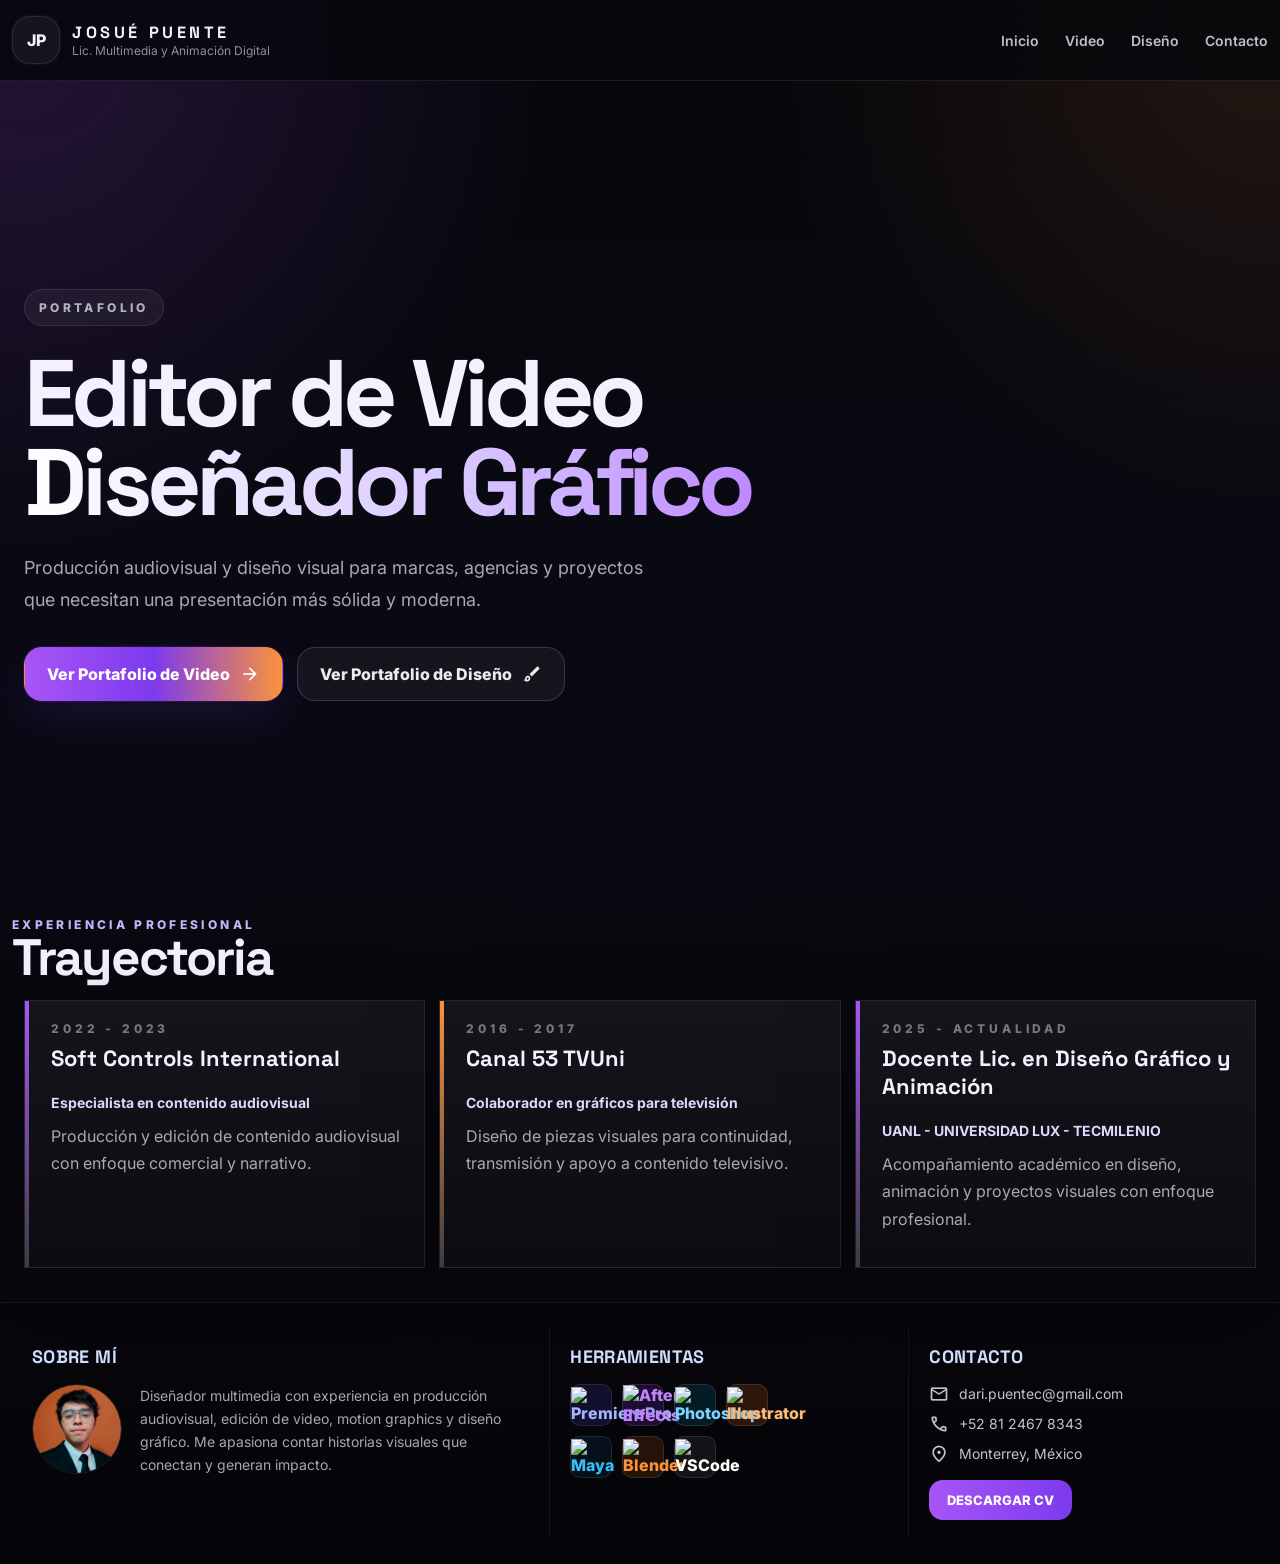
==== commit ccf26055: "Inicio" ====
--- a/index.html
+++ b/index.html
@@ -1,944 +1,1237 @@
 <!DOCTYPE html>
-<html class="dark" lang="es">
+<html lang="es">
 <head>
-    <meta charset="utf-8"/>
-    <meta content="width=device-width, initial-scale=1.0" name="viewport"/>
-    <title>Portafolio Josué Puente</title>
-    <!-- Tailwind CSS with configuration -->
-    <script src="https://cdn.tailwindcss.com?plugins=forms,container-queries"></script>
-    <!-- Fonts -->
-    <link href="https://fonts.googleapis.com/css2?family=Public+Sans:wght@300;400;500;600;700;800&display=swap" rel="stylesheet"/>
-    <!-- Material Symbols -->
-    <link href="https://fonts.googleapis.com/css2?family=Material+Symbols+Outlined:wght,FILL@100..700,0..1&display=swap" rel="stylesheet">
+  <meta charset="UTF-8" />
+  <meta name="viewport" content="width=device-width, initial-scale=1.0" />
+  <meta name="description" content="Portafolio de Josué Puente enfocado en edición de video, motion graphics y diseño gráfico." />
+  <title>Josué Puente | Portafolio</title>
+  <link rel="preconnect" href="https://fonts.googleapis.com">
+  <link rel="preconnect" href="https://fonts.gstatic.com" crossorigin>
+  <link href="https://fonts.googleapis.com/css2?family=Inter:wght@400;500;600;700;800&family=Space+Grotesk:wght@400;500;700;800&family=Material+Symbols+Outlined&display=swap" rel="stylesheet">
+  <style>
+    :root{
+      --bg:#06060a;--line:rgba(255,255,255,.09);--text:#f4f1ff;--muted:rgba(244,241,255,.68);
+      --purple:#a855f7;--purple2:#7c3aed;--orange:#fb923c;
+    }
+    *{box-sizing:border-box} html{scroll-behavior:smooth}
+    body{margin:0;font-family:Inter,Arial,sans-serif;color:var(--text);min-height:100vh;background:radial-gradient(circle at top left,rgba(168,85,247,.2),transparent 28%),radial-gradient(circle at top right,rgba(251,146,60,.12),transparent 26%),linear-gradient(180deg,#06060a 0%,#090912 35%,#07070c 100%)}
+    body.menu-open,body.modal-open{overflow:hidden}
+    body::before{content:"";position:fixed;inset:0;pointer-events:none;background-image:linear-gradient(rgba(255,255,255,.02) 1px,transparent 1px),linear-gradient(90deg,rgba(255,255,255,.02) 1px,transparent 1px);background-size:72px 72px;mask-image:linear-gradient(180deg,rgba(0,0,0,.24),transparent 70%);z-index:-1}
+    a{color:inherit;text-decoration:none} img,video{display:block;width:100%} button{font:inherit}
+    .material-symbols-outlined{font-family:"Material Symbols Outlined";font-variation-settings:"FILL" 0,"wght" 400,"GRAD" 0,"opsz" 24;font-size:20px;line-height:1}
+    .container{width:min(1280px,calc(100% - 24px));margin:0 auto}
+    .font-display{font-family:"Space Grotesk",Inter,Arial,sans-serif}
+    .header{position:sticky;top:0;z-index:40;backdrop-filter:blur(18px);background:rgba(7,7,12,.8);border-bottom:1px solid var(--line)}
+    .header-inner{display:flex;align-items:center;justify-content:space-between;gap:16px;padding:16px 0}
+    .brand{display:flex;align-items:center;gap:12px}.brand-mark{width:48px;height:48px;border-radius:18px;display:grid;place-items:center;border:1px solid var(--line);background:rgba(255,255,255,.05);box-shadow:0 0 0 1px rgba(168,85,247,.08),0 16px 60px rgba(0,0,0,.32);font-weight:800}.brand-name{font-weight:800;letter-spacing:.22em;font-size:1.02rem;font-family:"Space Grotesk",sans-serif}.brand-role{font-size:12px;color:rgba(244,241,255,.58)}
+    .nav{display:flex;align-items:center;gap:26px}.nav a,.nav button{color:rgba(244,241,255,.78);font-size:14px;font-weight:600;background:transparent;border:0;cursor:pointer;padding:0}.nav a:hover,.nav button:hover{color:#fff}
+    .nav-mobile-btn{display:none;align-items:center;justify-content:center;width:42px;height:42px;border-radius:14px;border:1px solid var(--line);background:rgba(255,255,255,.04);color:#fff;cursor:pointer}
+    .mobile-menu{display:none}
+    .mobile-menu-inner{padding:16px 0 20px;display:flex;flex-direction:column;gap:16px}
+    .mobile-menu a,.mobile-menu button{font-size:18px;font-weight:600;text-align:left;background:transparent;border:0;color:rgba(244,241,255,.84);cursor:pointer}
+    .hero{min-height:calc(100vh - 90px);display:grid;align-items:center;padding:42px 0 24px}.hero-grid{display:grid;grid-template-columns:1fr;gap:0;align-items:center}.hero-copy h1{margin:0;font-family:"Space Grotesk",sans-serif;font-size:clamp(3rem,8vw,5.9rem);line-height:.94;letter-spacing:-.05em}.hero-copy p{max-width:640px}.subtle{color:var(--muted);line-height:1.8}
+    .pill{display:inline-flex;align-items:center;gap:10px;border:1px solid var(--line);background:rgba(255,255,255,.05);padding:10px 14px;border-radius:999px;font-size:12px;font-weight:800;letter-spacing:.28em;text-transform:uppercase;color:rgba(244,241,255,.7);margin-bottom:24px}
+    .gradient-text{background:linear-gradient(90deg,#fff 0%,#d8c9ff 35%,#b46cff 70%,#fb923c 120%);-webkit-background-clip:text;background-clip:text;color:transparent}
+    .cta-row{display:flex;flex-wrap:wrap;gap:14px;margin-top:30px}.btn{display:inline-flex;align-items:center;justify-content:center;gap:10px;border-radius:18px;padding:16px 22px;font-weight:800;border:1px solid transparent;cursor:pointer}.btn-primary{background:linear-gradient(90deg,var(--purple),var(--purple2),var(--orange));color:#fff;box-shadow:0 0 0 1px rgba(168,85,247,.14),0 18px 50px rgba(124,58,237,.16)}.btn-secondary{background:rgba(255,255,255,.05);border-color:rgba(255,255,255,.15);color:rgba(255,255,255,.92)}
+    .eyebrow{font-size:12px;font-weight:800;letter-spacing:.28em;text-transform:uppercase;color:#c4b5fd}
+    .title{margin:0;font-family:"Space Grotesk",sans-serif;font-size:clamp(2rem,4vw,3.4rem);line-height:1.02;letter-spacing:-.04em}
+    .section{padding:26px 0}
+    .panel{border:1px solid var(--line);background:linear-gradient(180deg,rgba(255,255,255,.05),rgba(255,255,255,.02));box-shadow:0 22px 70px rgba(0,0,0,.28)}
+    .hover-card{transition:transform .22s ease,border-color .22s ease,box-shadow .22s ease,background .22s ease}.hover-card:hover{transform:translateY(-5px);border-color:rgba(168,85,247,.28);box-shadow:0 24px 70px rgba(0,0,0,.34);background:rgba(255,255,255,.04)}
+    .project-grid{display:grid;gap:16px;grid-template-columns:repeat(4,minmax(0,1fr))}
+    .project-card{border:1px solid var(--line);border-radius:22px;overflow:hidden;background:rgba(255,255,255,.03);min-width:0}
+    .design-grid{display:grid;grid-template-columns:repeat(4,minmax(0,1fr));gap:16px}
+    .design-card{
+      border:1px solid var(--line);
+      border-radius:24px;
+      overflow:hidden;
+      background:rgba(255,255,255,.03);
+      text-align:left;
+      padding:0;
+      cursor:pointer;
+      color:inherit;
+      min-width:0;
+    }
+    .design-card-media{background:#0d0d14}
+    .design-card-media img{width:100%;height:100%;object-fit:cover;display:block}
+    .design-card-body{padding:16px 16px 18px}
+    .design-card-body h3{margin:0;font-family:"Space Grotesk",sans-serif;font-size:17px;line-height:1.15}
+    .design-card-body p{margin:8px 0 0;color:var(--muted);font-size:14px;line-height:1.55}
+    .design-modal{
+      position:fixed;
+      inset:0;
+      z-index:220;
+      display:grid;
+      place-items:center;
+      padding:18px;
+      background:rgba(3,3,8,.72);
+      backdrop-filter:blur(18px);
+    }
+    .design-modal[hidden]{display:none}
+    .design-modal-panel{
+      width:min(1120px,100%);
+      max-height:min(90vh,980px);
+      overflow:auto;
+      border:1px solid var(--line);
+      border-radius:28px;
+      background:linear-gradient(180deg,rgba(15,15,24,.98),rgba(7,7,12,.98));
+      box-shadow:0 30px 90px rgba(0,0,0,.55);
+      position:relative;
+      z-index:1;
+    }
+    .design-modal-backdrop{position:absolute;inset:0}
+    .design-modal-head{
+      display:flex;
+      align-items:flex-start;
+      justify-content:space-between;
+      gap:16px;
+      padding:22px 22px 18px;
+      border-bottom:1px solid var(--line);
+    }
+    .design-modal-head h3{margin:8px 0 0;font-family:"Space Grotesk",sans-serif;font-size:clamp(1.4rem,2.2vw,2rem)}
+    .modal-close{
+      width:42px;
+      height:42px;
+      border-radius:999px;
+      border:1px solid rgba(255,255,255,.1);
+      background:rgba(255,255,255,.04);
+      color:#fff;
+      cursor:pointer;
+      flex:0 0 auto;
+    }
+    .gallery-layout{display:grid;gap:14px;padding:20px 22px 22px}
+    .gallery-main{
+      border-radius:24px;
+      overflow:hidden;
+      background:#0b0b11;
+      border:1px solid var(--line);
+      aspect-ratio:16/10;
+    }
+    .gallery-main img{width:100%;height:100%;object-fit:cover;display:block}
+    .gallery-strip{display:grid;grid-template-columns:repeat(3,minmax(0,1fr));gap:10px}
+    .gallery-thumb{
+      padding:0;
+      border:1px solid var(--line);
+      border-radius:18px;
+      overflow:hidden;
+      background:#0b0b11;
+      cursor:pointer;
+      aspect-ratio:1/1;
+    }
+    .gallery-thumb img{width:100%;height:100%;object-fit:cover;display:block}
+    .gallery-thumb.active{border-color:rgba(168,85,247,.55);box-shadow:0 0 0 1px rgba(168,85,247,.15) inset}
+    .browser-shell{border:1px solid var(--line);border-radius:24px;overflow:hidden;background:#0b0b11}
+    .browser-top{display:flex;align-items:center;gap:12px;padding:12px 14px;border-bottom:1px solid var(--line);background:rgba(255,255,255,.03)}
+    .browser-controls{display:flex;gap:6px}
+    .browser-controls span{width:10px;height:10px;border-radius:999px;background:rgba(255,255,255,.24)}
+    .browser-address{flex:1;min-width:0;padding:10px 14px;border-radius:14px;background:rgba(255,255,255,.04);border:1px solid rgba(255,255,255,.08);font-size:12px;color:rgba(244,241,255,.72);overflow:hidden;text-overflow:ellipsis;white-space:nowrap}
+    .browser-newtab{
+      display:inline-flex;
+      align-items:center;
+      justify-content:center;
+      min-height:40px;
+      padding:0 14px;
+      border-radius:14px;
+      border:1px solid rgba(255,255,255,.08);
+      background:rgba(255,255,255,.04);
+      color:#fff;
+      white-space:nowrap;
+      font-size:12px;
+      font-weight:700;
+    }
+    .browser-frame{width:100%;height:min(66vh,720px);border:0;background:#fff}
+    .web-tabs{display:flex;flex-wrap:wrap;gap:10px;padding:16px 22px 22px}
+    .web-tab{
+      padding:11px 14px;
+      border-radius:999px;
+      border:1px solid rgba(255,255,255,.08);
+      background:rgba(255,255,255,.04);
+      color:#fff;
+      cursor:pointer;
+      font-size:13px;
+      font-weight:700;
+    }
+    .web-tab.active{border-color:rgba(168,85,247,.5);background:rgba(168,85,247,.12);color:#f5f3ff}
+    .design-section-head{margin-bottom:18px}
+    .design-web-ui-eyebrow{font-size:40px;color: whitesmoke;  letter-spacing: -0.01em;}
+    .branding-list{display:grid;gap:28px}
+    .branding-study{
+      padding:22px;
+      border-radius:28px;
+      border:1px solid var(--line);
+      background:linear-gradient(180deg,rgba(255,255,255,.05),rgba(255,255,255,.025));
+      box-shadow:0 22px 70px rgba(0,0,0,.24);
+    }
+    .branding-study + .branding-study{margin-top:18px}
+    .study-head{display:flex;align-items:flex-end;justify-content:space-between;gap:16px;flex-wrap:wrap;margin-bottom:18px}
+    .study-head h3{margin:8px 0 0;font-family:"Space Grotesk",sans-serif;font-size:clamp(1.6rem,3vw,2.8rem);line-height:1.02}
+    .study-lead{max-width:860px;color:var(--muted);line-height:1.75;margin:0}
+    .study-gallery{display:grid;gap:12px;grid-template-columns:repeat(3,minmax(0,1fr))}
+    .study-shot{
+      padding:0;
+      border:0;
+      border-radius:18px;
+      overflow:hidden;
+      background:#0b0b11;
+      cursor:pointer;
+      aspect-ratio:4/3;
+      width:100%;
+    }
+    .study-shot img{width:100%;height:100%;object-fit:cover;display:block}
+    .study-mobile-list{display:none}
+    .study-mobile-card{
+      display:flex;
+      gap:14px;
+      align-items:center;
+      width:100%;
+      padding:16px;
+      border-radius:20px;
+      border:1px solid var(--line);
+      background:rgba(255,255,255,.03);
+      color:inherit;
+      text-align:left;
+      cursor:pointer;
+    }
+    .study-mobile-card img{
+      width:92px;
+      height:92px;
+      object-fit:cover;
+      border-radius:16px;
+      flex:none;
+    }
+    .study-mobile-card h3{margin:0;font-family:"Space Grotesk",sans-serif;font-size:1.05rem}
+    .study-mobile-card p{margin:8px 0 0;color:var(--muted);font-size:13px;line-height:1.55}
+    .study-mobile-card .eyebrow{margin-bottom:6px}
+    .project-detail-back{display:inline-flex;margin-bottom:18px}
+    .project-detail{padding-top:8px}
+    .lightbox{
+      position:fixed;
+      inset:0;
+      z-index:260;
+      display:grid;
+      place-items:center;
+      padding:18px;
+      background:rgba(3,3,8,.88);
+      backdrop-filter:blur(18px);
+    }
+    .lightbox[hidden]{display:none}
+    .lightbox-backdrop{position:absolute;inset:0;}
+    .lightbox-panel{
+      position:relative;
+      z-index:1;
+      width:min(1120px,100%);
+      max-height:90vh;
+      display:grid;
+      gap:16px;
+      padding:18px;
+      border:1px solid rgba(255,255,255,.08);
+      border-radius:28px;
+      background:linear-gradient(180deg,rgba(14,14,20,.98),rgba(9,9,14,.96));
+      box-shadow:0 30px 120px rgba(0,0,0,.55);
+      overflow:auto;
+    }
+    .lightbox-head{
+      display:flex;
+      justify-content:space-between;
+      align-items:flex-start;
+      gap:16px;
+    }
+    .branding-project-title{max-width:760px}
+    .branding-project-title h3{margin:8px 0 0;font-family:"Space Grotesk",sans-serif;font-size:clamp(1.5rem,3vw,2.6rem);line-height:1.04}
+    .branding-project-title p{margin:10px 0 0;color:var(--muted);line-height:1.7}
+    .lightbox-close{
+      width:44px;
+      height:44px;
+      border-radius:999px;
+      border:1px solid rgba(255,255,255,.1);
+      background:rgba(255,255,255,.05);
+      color:#fff;
+      cursor:pointer;
+      flex:none;
+    }
+    .branding-project-story{
+      display:grid;
+      gap:12px;
+      padding-right:4px;
+      align-content:start;
+    }
+    .branding-story-item{
+      position:relative;
+      height:auto;
+      border:1px solid rgba(255,255,255,.08);
+      border-radius:22px;
+      overflow:hidden;
+      background:linear-gradient(180deg,rgba(18,18,26,.98),rgba(8,8,12,.98));
+      cursor:pointer;
+    }
+    .branding-story-item img{
+      width:100%;
+      height:auto;
+      display:block;
+      background:#fff;
+    }
+    @media (max-width:768px){
+      .lightbox{padding:12px}
+      .lightbox-panel{padding:14px;border-radius:22px;max-height:92vh}
+      .lightbox-head{flex-direction:column;align-items:flex-start}
+      .lightbox-close{position:absolute;top:14px;right:14px}
+      .branding-story-item{border-radius:18px}
+    }
+
+    .thumb{position:relative;aspect-ratio:16/10;overflow:hidden;background:#0d0d14}
+    .thumb img,.thumb video{width:100%;height:100%;object-fit:cover;display:block;background:transparent;}
+    .badge{position:absolute;left:14px;bottom:14px;z-index:2;padding:8px 10px;border-radius:999px;background:rgba(0,0,0,.5);border:1px solid rgba(255,255,255,.1);font-size:12px;font-weight:800;color:#fff}
+    .project-body{padding:16px 16px 18px}.project-body h3{margin:0;font-family:"Space Grotesk",sans-serif;font-size:17px;line-height:1.15}.project-body p{margin:8px 0 0;color:var(--muted);font-size:14px;line-height:1.55}.project-body .small{margin-top:10px;font-size:12px;letter-spacing:.18em;text-transform:uppercase;color:rgba(244,241,255,.45)}
+    .route-hero-grid{display:grid;gap:22px;grid-template-columns:minmax(0,1.1fr) minmax(0,.9fr);align-items:center}
+    .route-hero-video .route-preview{order:0;}
+    .route-hero-video .route-copy{order:1}
+    .route-preview-grid{display:grid;gap:14px;grid-template-columns:repeat(2,minmax(0,1fr))}
+    .demo-grid{display:grid;gap:18px;grid-template-columns:minmax(0,1.05fr) minmax(0,.95fr)}
+    .timeline-grid{display:grid;gap:14px;grid-template-columns:repeat(3,minmax(0,1fr))}
+    .reels-layout{
+    width:100%;
+}.reels-copy{padding-right:10px}
+  .reels-mosaic{
+    display:grid;
+    object-fit: cover;
+    grid-template-columns:repeat(4,1fr);
+    gap:16px;
+}.vertical-grid{display:grid;grid-template-columns:repeat(2,minmax(0,1fr));gap:16px}
+ .reel-card .project-body{padding:14px 14px 16px}
+    .reel-portrait{min-height:0}
+    .reel-portrait .thumb{aspect-ratio:9/16}
+    .reel-landscape .thumb{aspect-ratio:4/3}
+    .reel-portrait .project-body h3,.reel-landscape .project-body h3{font-size:15px}
+    .reel-portrait .project-body p,.reel-landscape .project-body p{font-size:12px}
+    .video-shell{position:relative;overflow:hidden;background:transparent}
+    .video-shell video{width:100%;height:100%;object-fit:cover;display:block}
+    .video-shell .video-overlay{position:absolute;left:0;right:0;bottom:0;padding:12px;display:flex;flex-direction:column;gap:10px;background:linear-gradient(180deg,transparent,rgba(0,0,0,.74));opacity:0;transform:translateY(10px);transition:opacity .2s ease,transform .2s ease}
+    .video-shell:hover .video-overlay,.video-shell:focus-within .video-overlay{opacity:1;transform:translateY(0)}
+    .video-shell .video-top{display:flex;justify-content:flex-end}
+    .video-shell .video-btn{display:inline-flex;align-items:center;justify-content:center;width:38px;height:38px;border-radius:999px;border:1px solid var(--line);background:rgba(0,0,0,.52);color:#fff;cursor:pointer}
+    .video-shell .video-progress{display:flex;align-items:center;gap:10px}
+    .video-shell .video-progress input[type="range"]{flex:1;appearance:none;height:4px;border-radius:999px;background:rgba(255,255,255,.18);outline:none}
+    .video-shell .video-progress input[type="range"]::-webkit-slider-thumb{appearance:none;width:12px;height:12px;border-radius:999px;background:linear-gradient(90deg,var(--purple),var(--orange));border:0}
+    .video-shell .video-progress input[type="range"]::-moz-range-thumb{width:12px;height:12px;border-radius:999px;background:linear-gradient(90deg,var(--purple),var(--orange));border:0}
+    .video-shell .video-time{font-size:11px;font-weight:700;letter-spacing:.12em;text-transform:uppercase;color:rgba(244,241,255,.82);min-width:44px}
+    .video-shell.ratio-wide{aspect-ratio:16/10}
+    .video-shell.ratio-portrait{aspect-ratio:9/16}
+    .video-shell.ratio-square{aspect-ratio:1/1}
+    .route-preview video{
+    border-radius:22px !important;
+}
+    @media (hover:none){
+      .video-shell .video-overlay{opacity:1;transform:none}
+    }
+    .specials{display:grid;grid-template-columns:repeat(4,minmax(0,1fr));gap:18px;margin-top:18px;padding-bottom:24px}.special-card{display:flex;gap:14px;padding:18px 16px;border-radius:22px;border:1px solid transparent;transition:transform .22s ease,border-color .22s ease,box-shadow .22s ease,background .22s ease}.special-card:hover{transform:translateY(-4px);border-color:rgba(168,85,247,.35);background:rgba(255,255,255,.05);box-shadow:0 22px 70px rgba(0,0,0,.3)}.special-icon{width:44px;height:44px;border-radius:16px;display:grid;place-items:center;background:rgba(168,85,247,.12);border:1px solid rgba(168,85,247,.2);color:#d8b4fe;flex:none;margin-top:2px}.special-card h3{margin:0 0 6px;font-family:"Space Grotesk",sans-serif;font-size:18px;line-height:1.1}.special-card p{margin:0;color:var(--muted);font-size:14px;line-height:1.5}
+    .footer{border-top:1px solid var(--line);background:rgba(0,0,0,.22);margin-top:8px}.footer-grid{padding:24px 0 26px;display:grid;grid-template-columns:1.2fr .8fr .8fr;gap:0}.footer-box{min-height:178px;padding:18px 20px;border-right:1px solid rgba(255,255,255,.06)}.footer-box:last-child{border-right:0}.footer-box h3{margin:0;font-family:"Space Grotesk",sans-serif;font-size:18px;letter-spacing:.02em;color:#cfe0ff}.about-row{display:flex;gap:18px;align-items:flex-start;margin-top:16px}.avatar{width:90px;height:90px;border-radius:999px;object-fit:cover;border:1px solid var(--line);flex:none}.about-row p,.footer-box p{margin:0;color:var(--muted);line-height:1.65;font-size:14px}.tool-grid{display:grid;grid-template-columns:repeat(4,42px);gap:10px;margin-top:16px}.tool{width:42px;height:42px;border-radius:10px;display:grid;place-items:center;font-weight:800;color:#fff;background:rgba(255,255,255,.05);border:1px solid rgba(255,255,255,.1)}.tool.pr{color:#a5b4fc;background:rgba(79,70,229,.16)}.tool.ae{color:#c084fc;background:rgba(147,51,234,.18)}.tool.ps{color:#7dd3fc;background:rgba(8,145,178,.16)}.tool.ai{color:#fdba74;background:rgba(249,115,22,.16)}.tool.id{color:#f472b6;background:rgba(190,24,93,.18)}.tool.lr{color:#38bdf8;background:rgba(12,74,110,.16)}.tool.x{color:#fff;background:rgba(255,255,255,.06)}.tool.bl{color:#fb923c;background:rgba(180,83,9,.18)}.contact-list{display:grid;gap:10px;margin-top:16px}.contact-item{display:flex;align-items:center;gap:10px;color:rgba(244,241,255,.8);font-size:14px}.cv-btn{display:inline-flex;margin-top:16px;padding:12px 18px;border-radius:14px;background:linear-gradient(90deg,var(--purple),var(--purple2));color:#fff;font-weight:800;font-size:13px}.social-row{display:flex;gap:18px;margin-top:22px;align-items:center}.social-row a{color:rgba(244,241,255,.8);font-weight:700;font-size:20px}
+    .placeholder{padding:70px 0;color:rgba(244,241,255,.65);text-align:center}.hero-links{display:flex;flex-wrap:wrap;gap:12px;margin-top:18px}.hero-links a{display:inline-flex;padding:10px 12px;border-radius:999px;border:1px solid var(--line);background:rgba(255,255,255,.04);color:rgba(244,241,255,.7);font-size:12px;font-weight:700;text-transform:uppercase;letter-spacing:.18em}
+    .section-block{padding-top:0}
+    @media (max-width:1200px){.project-grid{grid-template-columns:repeat(2,minmax(0,1fr))}.timeline-grid{grid-template-columns:1fr 1fr}.route-hero-grid,.demo-grid{grid-template-columns:1fr}.route-preview-grid{grid-template-columns:repeat(2,minmax(0,1fr))}}
+    @media (max-width:1024px){.specials,.footer-grid{grid-template-columns:1fr 1fr}.footer-box{border-right:0;border-bottom:1px solid rgba(255,255,255,.06)}.footer-box:last-child{border-bottom:0}}
     
-    <script id="tailwind-config">
-        tailwind.config = {
-            darkMode: "class",
-            theme: {
-                extend: {
-                    colors: {
-                        "primary": "#ec5b13",
-                        "background-light": "#f6f6f8",
-                        "background-dark": "#101322",
-                    },
-                    fontFamily: {
-                        "publicSans": ["Public Sans", "sans-serif"],
-                        "sans": ["Public Sans", "sans-serif"]
-                    },
-                    borderRadius: {
-                        "DEFAULT": "0.5rem",
-                        "md": "0.5rem",
-                        "lg": "0.5rem",
-                        "xl": "0.75rem",
-                        "2xl": "1rem",
-                        "full": "9999px"
-                    },
-                },
-            },
+    .hero-design-image{
+  width:100%;
+width:400px;
+
+       height:260px;
+  border-radius:22px;
+  object-fit:cover;
+  border:1px solid var(--line);
+}
+
+@media (max-width:768px){
+  .hero-design-image{
+    max-width:none;
+    width:300px;
+    height:220px;
+  }
+}
+    
+    
+    @media (max-width:768px){
+      html,body{ width:100%;
+
+    max-width:100%;overflow-x:hidden}
+
+  
+      body.menu-open{overflow:hidden}
+      body.modal-open{overflow:hidden}
+      .container{width:min(1280px,calc(100% - 16px))}
+      .header{backdrop-filter:blur(14px)}
+      .header-inner{padding:10px 0}
+      .brand{gap:10px}
+      .brand-mark{width:40px;height:40px;border-radius:14px}
+      .brand-name{font-size:.86rem;letter-spacing:.14em;line-height:1.05}
+      .brand-role{display:none}
+      .nav{display:none}
+      .nav-mobile-btn{display:inline-flex;width:40px;height:40px;border-radius:12px}
+      .hero{min-height:auto;padding:14px 0 6px}
+      .hero-copy h1{font-size:clamp(2.15rem,12vw,3.25rem);line-height:.94}
+      .hero-copy p{font-size:14px;max-width:100%;line-height:1.65;margin-top:18px !important}
+      .pill{margin-bottom:16px;padding:8px 12px;font-size:11px;letter-spacing:.22em}
+      .cta-row{gap:10px;margin-top:18px}
+      .btn{width:100%;padding:13px 16px;border-radius:16px;font-size:14px}
+      .section{padding:14px 0}
+      .section-block{padding-top:0}
+      .panel{border-radius:24px}
+      .project-grid,.timeline-grid,.route-preview-grid,.specials,.footer-grid,.reels-layout,.design-grid{grid-template-columns:1fr}
+      .study-mobile-list{display:grid;gap:12px}
+      .route-hero-grid,.demo-grid{grid-template-columns:1fr;gap:14px}
+      .route-hero-grid{
+        grid-template-columns:1fr !important;
+        grid-template-areas:
+          "copy"
+          "preview"
+          "actions" !important;
+      }
+      .reels-layout{
+        display:flex;
+        flex-direction:column;
+        gap:14px;
+      }
+      .reels-copy{padding-right:0}
+      .reels-copy .title{font-size:clamp(1.8rem,8vw,2.5rem)}
+      .reels-mosaic{
+        display:flex;
+        overflow-x:auto;
+        gap:12px;
+        padding:0 8px 12px;
+        margin:0 -8px;
+        scroll-snap-type:x mandatory;
+        -webkit-overflow-scrolling:touch;
+        scrollbar-width:none;
+      }
+      .reels-mosaic::-webkit-scrollbar{display:none}
+      .vertical-grid{
+        display:flex;
+        overflow-x:auto;
+        gap:12px;
+        padding:0 8px 12px;
+        margin:0 -8px;
+        scroll-snap-type:x mandatory;
+        -webkit-overflow-scrolling:touch;
+        scrollbar-width:none;
+      }
+      .vertical-grid::-webkit-scrollbar{display:none}
+      .reel-card{
+        flex:0 0 82%;
+        min-width:82%;
+        scroll-snap-align:start;
+      }
+      .reel-card .thumb{aspect-ratio:9/16}
+      .reel-card.reel-landscape .thumb{aspect-ratio:4/3}
+      .vertical-grid .reel-card{
+        flex:0 0 82%;
+        min-width:82%;
+      }
+      .route-copy{order:0}
+      .route-preview{order:1}
+      .route-actions{order:2}
+      .route-hero-video .route-preview{margin-bottom:0}
+      .route-hero-video .route-preview video{aspect-ratio:16/10;height:auto;max-height:240px;border-radius:18px}
+      .route-hero-video .route-preview button{right:12px;top:12px;padding:7px}
+      .route-actions .btn{width:100%}
+      .route-preview-grid{display:block}
+      .route-preview-grid img{height:170px}
+      .route-preview-grid img + img{display:none}
+      .route-hero-grid .route-copy .subtle{font-size:14px;line-height:1.6}
+      .project-grid,.timeline-grid{
+        display:flex;
+        overflow-x:auto;
+        gap:12px;
+        padding-bottom:12px;
+        margin-right:-8px;
+        padding-right:8px;
+        scroll-snap-type:x mandatory;
+        -webkit-overflow-scrolling:touch;
+        scrollbar-width:none;
+      }
+      .project-grid::-webkit-scrollbar,.timeline-grid::-webkit-scrollbar{display:none}
+      .project-grid > .project-card,
+      .timeline-grid > .timeline{
+        flex:0 0 82%;
+        min-width:82%;
+        scroll-snap-align:start;
+      }
+      .timeline-grid{
+        gap:16px;
+        scroll-snap-type:x mandatory;
+        -webkit-overflow-scrolling:touch;
+        scroll-padding-left:8px;
+      }
+      .timeline-grid > .timeline{
+        flex:0 0 90%;
+        min-width:90%;
+      }
+      .timeline-grid > .timeline{padding:18px 16px 16px 18px}
+      .timeline-grid{align-items:stretch}
+      .project-grid{scroll-padding-left:8px}
+      .demo-grid{grid-template-columns:1fr}
+      .demo-grid > *{min-width:0}
+      .project-card{border-radius:18px}
+      .design-card-media{aspect-ratio:16/9}
+      .thumb{aspect-ratio:16/9}
+      .badge{left:10px;bottom:10px;padding:6px 8px;font-size:10px}
+      .project-body{padding:12px 12px 14px}
+      .project-body h3{font-size:15px}
+      .project-body p{font-size:12px;line-height:1.5}
+      .project-body .small{margin-top:8px;font-size:11px;letter-spacing:.14em}
+      .specials{gap:12px;margin-top:14px;padding-bottom:18px}
+      .special-card{padding:16px 14px}
+      .special-card h3{font-size:16px}
+      .special-card p{font-size:13px}
+      .footer{margin-top:6px}
+      .footer-grid{padding:16px 0 18px}
+      .footer-box{min-height:auto;padding:14px 0;border-right:0;border-bottom:1px solid rgba(255,255,255,.06)}
+      .footer-box:last-child{border-bottom:0}
+      .footer-box h3{font-size:16px}
+      .about-row{gap:12px}
+      .avatar{width:62px;height:62px}
+      .about-row p,.footer-box p{font-size:13px;line-height:1.55}
+      .tool-grid{grid-template-columns:repeat(4,36px);gap:8px}
+      .tool{width:36px;height:36px;border-radius:9px;font-size:13px}
+      .contact-list{gap:8px}
+      .contact-item{font-size:13px;gap:8px}
+      .cv-btn{width:100%;justify-content:center}
+      .social-row{gap:12px;flex-wrap:wrap;margin-top:16px}
+      
+
+.mobile-menu{
+
+    position:fixed;
+
+    top:0;
+
+    left:0;
+
+    width:100vw;
+
+    height:100vh;
+
+
+
+    z-index:9999;
+
+
+
+    display:block;
+
+
+
+    background:rgba(6,6,10,.98);
+
+    backdrop-filter:blur(18px);
+
+
+
+    transform:translateX(100%);
+
+    opacity:0;
+
+    pointer-events:none;
+
+
+
+    transition:transform .28s ease, opacity .2s ease;
+
+
+
+    overflow-y:auto;
+
+}
+      .mobile-menu .brand-role{display:block}
+      .mobile-menu.open{transform:translateX(0);opacity:1;pointer-events:auto}
+      .mobile-menu-inner{
+        min-height:100%;
+        padding:14px 18px 22px;
+        display:flex;
+        flex-direction:column;
+        gap:18px;
+      }
+      .mobile-menu-head{
+        display:flex;
+        align-items:center;
+        justify-content:space-between;
+        gap:12px;
+        padding-bottom:8px;
+      }
+      .mobile-menu-nav{
+        display:flex;
+        flex-direction:column;
+        gap:10px;
+        padding-top:6px;
+      }
+      .mobile-menu-link{
+  display:flex;
+  align-items:center;
+  gap:12px;
+  min-height:52px;
+  padding:6px 0;
+  font-size:20px;
+  font-weight:600;
+  color:#f4f1ff;
+}
+
+.mobile-menu-link .material-symbols-outlined{
+  font-size:22px;
+  color:rgba(244,241,255,.72);
+}
+
+.mobile-menu-link.active{
+  color:#c084fc;
+}
+
+.mobile-menu-divider{
+  height:1px;
+  background:rgba(255,255,255,.08);
+  margin:2px 0;
+}
+
+.mobile-social a{
+  font-size:22px;
+  color:rgba(244,241,255,.9);
+}
+    }
+    @media (max-width:480px){
+      .container{width:min(1280px,calc(100% - 18px))}
+      .hero-copy h1{font-size:clamp(2.1rem,14vw,3.2rem)}
+      .title{font-size:clamp(1.7rem,8vw,2.4rem)}
+      .eyebrow{letter-spacing:.22em}
+      .project-body .small{letter-spacing:.14em}
+      .cv-btn{width:100%;justify-content:center}
+      .contact-item{font-size:13px;gap:8px}
+      .design-grid{grid-template-columns:1fr}
+      .gallery-strip{grid-template-columns:repeat(2,minmax(0,1fr))}
+      .browser-top{flex-wrap:wrap}
+      .browser-address{order:3;flex-basis:100%}
+      .browser-frame{height:min(54vh,560px)}
+    }
+    @media (min-width:769px){.nav{display:flex}.nav-mobile-btn{display:none}}
+  </style>
+</head>
+<body>
+  <div id="app"></div>
+  <script>
+    const app = document.getElementById("app");
+    const brand = { name: "JOSUÉ PUENTE", role: "Lic. Multimedia y Animación Digital" };
+    const specialties = [
+      { icon: "video_library", title: "Edición de Video", desc: "Reels, TikToks, corporativos, eventos y más." },
+      { icon: "animation", title: "Motion Graphics", desc: "Animación de textos, gráficos e ilustraciones." },
+      { icon: "palette", title: "Diseño Gráfico", desc: "Branding, identidad visual, editorial y publicidad." },
+      { icon: "videocam", title: "Producción", desc: "Grabación, dirección y cobertura de eventos." }
+    ];
+    const tools = [['<img src="img/Pr.png" alt="PremierePro">',"pr"],['<img src="img/AE.png" alt="After Effects">',"ae"],['<img src="img/Ps.png" alt="Photoshop">',"ps"],['<img src="img/Ai.png" alt="Illustrator">',"ai"],['<img src="img/Maya.png" alt="Maya">',"lr"],['<img src="img/Blender.png" alt="Blender">',"bl"],['<img src="img/VsCode.png" alt="VSCode">',"x"]];
+    const videoSections = [
+      { id:"corporate", title:"Videos Corporativos", subtitle:"Contenido para marcas, eventos y comunicación institucional.", items:[
+        { title:"Gráficos para Canal 53 TvUni", category:"Broadcast graphics", desc:"Animación de logotipo, supers y elementos gráficos para NutriActivate en 2016.", mediaType:"video", src:"img/Nutriac.mp4" },
+        { title:"La Cultura de la Denuncia, ¿Buena o Mala?", category:"Marketing audiovisual", desc:"Producción audiovisual orientada a comunicación organizacional.", mediaType:"video", src:"img/SoftControls.mp4" },
+        { title:"Lucha Libre World Wide AAA", category:"Video corporativo", desc:"Cobertura audiovisual de Triplemanía XXXII, para redes sociales de Lucha Libre World Wide AAA.", mediaType:"video", src:"img/TriplemaniaMTY.mp4" },
+        { title:"Animación de personaje", category:"Motion / VFX", desc:"Intro animada desarrollada mediante composición 3D y motion graphics.", mediaType:"video", src:"img/intro.mp4" }
+      ]}
+    , { id:"shorts", title:"Reels / TikToks / Shorts", subtitle:"Piezas cortas para marcas, productos y contenido social.", items:[
+        { title:"Playera 3D Animada", category:"Contenido vertical", desc:"Montaje audiovisual y composición 3D.", mediaType:"video", src:"img/playera.mp4" },
+        { title:"Video Corporativo NOM-035", category:"Contenido vertical", desc:"Video informativo sobre la NOM-035.", mediaType:"video", src:"img/Nom035.mp4" },
+        { title:"Concientización sobre el Autismo", category:"Contenido vertical", desc:"Video informativo orientado a la concientización sobre el autismo.", mediaType:"video", src:"img/Autismo.mp4" },
+        { title:"GR8 Marketing Inmobiliario", category:"Edición de contenido", desc:"Marketing inmobiliario y promoción de marca en redes sociales.", mediaType:"video", src:"img/VideoPrueba.mp4" }
+      ]},
+      
+      { id:"motion", title:"Motion Graphics", subtitle:"Animación, overlays, identidades en movimiento y transición visual.", items:[
+        { title:"Intro Twitch", category:"Motion graphics", desc:"Intro animada con enfoque en branding para streaming.", mediaType:"video", src:"img/twitch.mp4", poster:"img/twitch.jpg" },
+        { title:"Transición Twitch", category:"Motion graphics", desc:"Transiciones visuales pensadas para continuidad de emisiones.", mediaType:"video", src:"img/twitchtransicion.mp4", poster:"img/twitch2.jpg" },
+        { title:"Cierre Twitch", category:"Motion graphics", desc:"Pantalla final animada de despedida.", mediaType:"video", src:"img/twitchfinal2_1.mp4", poster:"img/twitch2.jpg" },
+        { title:"Animación Lata Conceptual", category:"Cobertura y evento", desc:"Ejercicio de motion graphics y composición visual", mediaType:"video", src:"img/LATA.mp4", poster:"img/boda.jpg" }
+      ]}];
+         const designSections = [
+      { id:"branding", title:"Branding e Identidad Visual", subtitle:"Sistemas gráficos, logos y identidades coherentes.", items:[
+        { title:"Marca Cafe", category:"Identidad visual", desc:"Construcción de identidad con un lenguaje limpio y versátil.", mediaType:"image", src:"img/EpikzLogo.png" },
+        { title:"Fitlife", category:"Branding", desc:"Sistema visual orientado a una marca moderna y adaptable.", mediaType:"image", src:"img/luxlogo.jpg" },
+        { title:"Bloom", category:"Identidad visual", desc:"Propuesta de marca con una estética elegante y actual.", mediaType:"image", src:"img/fav.jpg" },
+        { title:"Nómada", category:"Branding", desc:"Lenguaje visual minimalista para una marca de carácter distintivo.", mediaType:"image", src:"img/tecmileniologo.jpg" }
+      ]},
+      { id:"editorial", title:"Diseño Editorial", subtitle:"Composición, jerarquía tipográfica y piezas informativas.", items:[
+        { title:"Catálogo de Productos", category:"Editorial", desc:"Maquetación editorial con lectura clara y ritmo visual.", mediaType:"image", src:"img/DiseñoGraficoArtfest.jpg" },
+        { title:"Revista Corporativa", category:"Editorial", desc:"Diseño de contenido largo con foco en orden y elegancia.", mediaType:"image", src:"img/DiseñoGraficoCategorías.jpg" },
+        { title:"Lookbook", category:"Editorial", desc:"Presentación visual pensada para resaltar producto y estilo.", mediaType:"image", src:"img/IngeniosityImagen Réplica.jpg" },
+        { title:"Memoria Anual", category:"Editorial", desc:"Pieza informativa con jerarquía clara y tratamiento corporativo.", mediaType:"image", src:"img/IngeniniosityImagen Original.jpg" }
+      ]},
+      { id:"packaging", title:"Diseño de Empaque", subtitle:"Propuestas visuales para producto y presentación física.", items:[
+        { title:"Empaque de Cafe", category:"Packaging", desc:"Sistema visual con presencia premium y lectura de anaquel.", mediaType:"image", src:"img/epikzimpresiones.jpg" },
+        { title:"Caja de Producto", category:"Packaging", desc:"Diseño de empaque con enfoque en experiencia y acabado limpio.", mediaType:"image", src:"img/lux.jpg" },
+        { title:"Etiqueta", category:"Packaging", desc:"Solución visual para pieza de producto con detalle gráfico.", mediaType:"image", src:"img/Bestia.jpg" },
+        { title:"Packaging Completo", category:"Packaging", desc:"Conjunto de materiales visuales aplicados a marca y producto.", mediaType:"image", src:"img/Panthro_2.jpg" }
+      ]},
+      { id:"social", title:"Publicidad y Social Media", subtitle:"Contenido para campañas, lanzamientos y presencia digital.", items:[
+        { title:"Anuncio Digital", category:"Social media", desc:"Pieza promocional de alto contraste y lectura rápida.", mediaType:"image", src:"img/DiseñoGraficoRegístrate Hoy.jpg" },
+        { title:"Post para Instagram", category:"Social media", desc:"Formato adaptable para comunicación visual en redes.", mediaType:"image", src:"img/DiseñoGraficoCategorías.jpg" },
+        { title:"Historia", category:"Social media", desc:"Diseño vertical optimizado para interacción inmediata.", mediaType:"image", src:"img/ChatGPT Image 17 jun 2026, 04_49_03 p.m..png" },
+        { title:"Campaña Digital", category:"Social media", desc:"Serie visual para piezas promocionales y campañas breves.", mediaType:"image", src:"img/Quantum_2.jpg" }
+      ]}
+    ];
+    const professionalExperience = [
+      { period:"2022 - 2023", title:"Soft Controls International", role:"Especialista en contenido audiovisual", desc:"Producción y edición de contenido audiovisual con enfoque comercial y narrativo.", accent:"purple" },
+      { period:"2016 - 2017", title:"Canal 53 TVUni", role:"Colaborador en gráficos para televisión", desc:"Diseño de piezas visuales para continuidad, transmisión y apoyo a contenido televisivo.", accent:"orange" },
+      { period:"2025 - Actualidad", title:"Docente Lic. en Diseño Gráfico y Animación", role:"UANL - UNIVERSIDAD LUX - TECMILENIO", desc:"Acompañamiento académico en diseño, animación y proyectos visuales con enfoque profesional.", accent:"purple" }
+    ];
+    const complementaryProjects = [
+      { title:"Cute Digital Media", category:"Diseño web", desc:"Ejercicio de presentación digital con una estructura limpia y ordenada.", src:"img/pagwebCuteMedia.jpg" },
+      { title:"Mi Primer Portafolio", category:"Archivo personal", desc:"Versión previa del portafolio como punto de evolución del proyecto.", src:"img/primerweb.jpg" },
+      { title:"Modelado 3D", category:"Trabajo secundario", desc:"Área complementaria que se mantiene, pero sin protagonismo dentro del sitio.", src:"img/modelado.jpg" }
+    ];
+
+    const esc = (v) => String(v).replaceAll("&","&amp;").replaceAll("<","&lt;").replaceAll(">","&gt;").replaceAll('"',"&quot;");
+    const ico = (n) => `<span class="material-symbols-outlined">${n}</span>`;
+    const link = (href, text, extra="") => `<a href="${href}" data-nav="1" class="${extra}">${text}</a>`;
+        const header = () => `
+      <header class="header">
+        <div class="container header-inner">
+          <a class="brand" href="/" data-nav="1"><div class="brand-mark">JP</div><div><div class="brand-name">JOSUÉ PUENTE</div><div class="brand-role">Lic. Multimedia y Animación Digital</div></div></a>
+          <nav class="nav">
+            ${link("/", "Inicio")}
+            ${link("/video", "Video")}
+            ${link("/diseno", "Diseño")}
+            <button type="button" data-scroll="contacto">Contacto</button>
+          </nav>
+          <button class="nav-mobile-btn" type="button" data-toggle-menu>${ico("menu")}</button>
+        </div>
+        <div class="mobile-menu" data-mobile-menu>
+          <div class="container mobile-menu-inner">
+            <div class="mobile-menu-head">
+              <a class="brand" href="/" data-nav="1"><div class="brand-mark">JP</div><div><div class="brand-name">JOSUÉ PUENTE</div><div class="brand-role" style="display:block;">Lic. Multimedia y Animación Digital</div></div></a>
+              <button class="nav-mobile-btn" type="button" data-toggle-menu>${ico("close")}</button>
+            </div>
+            <div class="mobile-menu-nav">
+              <a class="mobile-menu-link" href="/" data-nav="1">${ico("home")} <span>Inicio</span></a>
+              <a class="mobile-menu-link" href="/video" data-nav="1">${ico("play_circle")} <span>Video</span></a>
+              <a class="mobile-menu-link" href="/diseno" data-nav="1">${ico("edit")} <span>Diseño</span></a>
+              <a class="mobile-menu-link" href="#contacto" data-scroll="contacto">${ico("mail")} <span>Contacto</span></a>
+            </div>
+            <div class="mobile-menu-divider"></div>
+            <div class="mobile-menu-actions">
+              <a class="cv-btn" href="CV/CVJosuePuente2026.pdf" download="CV_Josue_Puente.pdf">Descargar CV</a>
+            </div>
+            
+          </div>
+        </div>
+      </header>`;
+    const hero = () => `
+      <section class="hero container">
+        <div class="hero-grid">
+          <div class="hero-copy">
+            <div class="pill">Portafolio</div>
+            <h1><span style="display:block;">Editor de Video</span><span class="gradient-text" style="display:block;">Diseñador Gráfico</span></h1>
+            <p class="subtle" style="font-size:18px;margin-top:24px;">Producción audiovisual y diseño visual para marcas, agencias y proyectos que necesitan una presentación más sólida y moderna.</p>
+            <div class="cta-row">
+              <a class="btn btn-primary" href="/video" data-nav="1">Ver Portafolio de Video ${ico("arrow_forward")}</a>
+              <a class="btn btn-secondary" href="/diseno" data-nav="1">Ver Portafolio de Diseño ${ico("brush")}</a>
+            </div>
+          </div>
+        </div>
+      </section>`;
+    const specials = () => `
+      <section class="section section-block">
+        <div class="container">
+          <div class="specials">
+            ${specialties.map((s) => `<article class="special-card"><div class="special-icon">${ico(s.icon)}</div><div><h3>${esc(s.title)}</h3><p>${esc(s.desc)}</p></div></article>`).join("")}
+          </div>
+        </div>
+      </section>`;
+
+    const footer = () => `
+      <footer class="footer" id="contacto">
+        <div class="container footer-grid">
+          <section class="footer-box">
+            <h3>SOBRE MÍ</h3>
+            <div class="about-row">
+              <img class="avatar" src="img/Yo.png" alt="Josué Puente" />
+              <p>Diseñador multimedia con experiencia en producción audiovisual, edición de video, motion graphics y diseño gráfico. Me apasiona contar historias visuales que conectan y generan impacto.</p>
+            </div>
+          </section>
+          <section class="footer-box">
+            <h3>HERRAMIENTAS</h3>
+            <div class="tool-grid">${tools.map(([t,c]) => `<div class="tool ${c}">${t}</div>`).join("")}</div>
+          </section>
+          <section class="footer-box">
+            <h3>CONTACTO</h3>
+            <div class="contact-list">
+              <div class="contact-item">${ico("mail")}dari.puentec@gmail.com</div>
+              <div class="contact-item">${ico("call")}+52 81 2467 8343</div>
+              <div class="contact-item">${ico("location_on")}Monterrey, México</div>
+            </div>
+            <a class="cv-btn" href="CV/CVJosuePuente2026.pdf" download="CV_Josue_Puente.pdf">DESCARGAR CV</a>
+          </section>
+         
+        </div>
+      </footer>`;
+
+    const sectionTitle = (eyebrow, title, subtitle, center=false) => `
+      <div class="${center ? "container" : ""}">
+        <div class="eyebrow" style="${center ? "text-align:center;" : ""}">${esc(eyebrow)}</div>
+        <h2 class="title" style="${center ? "text-align:center;" : ""}">${esc(title)}</h2>
+        <p class="subtle" style="${center ? "max-width:880px;margin:16px auto 0;text-align:center;" : "max-width:880px;margin:16px 0 0;"}">${esc(subtitle)}</p>
+      </div>`;
+    const videoShell = (item, ratio="wide", showBadge=true) => `
+      <div class="video-shell ratio-${ratio}" data-video-shell>
+        <video data-video-media src="${item.src}" poster="${item.poster || ""}" autoplay muted loop playsinline></video>
+         <div class="video-overlay">
+          <div class="video-top">
+            <button type="button" class="video-btn video-btn-small" data-video-sound aria-label="Activar sonido">${ico("volume_off")}</button>
+            <button type="button" class="video-btn" data-video-toggle aria-label="Pausar video">${ico("pause")}</button>
+          </div>
+          <div class="video-progress">
+            <span class="video-time" data-video-time>0:00</span>
+            <input type="range" data-video-seek min="0" max="100" value="0" step="0.1" aria-label="Buscar en el video">
+          </div>
+        </div>
+      </div>`;
+    const mediaCard = (item, showCategory=true) => `
+      <article class="project-card hover-card">
+        ${item.mediaType === "video" ? videoShell(item,"wide",showCategory) : `<div class="thumb"><img src="${item.src}" alt="${esc(item.title)}"></div>`}
+        <div class="project-body"><h3>${esc(item.title)}</h3><p>${esc(item.desc)}</p></div>
+      </article>`;
+    const reelCard = (item, placement="portrait", showCategory=true) => `
+      <article class="project-card hover-card reel-card reel-${placement}">
+        ${item.mediaType === "video" ? videoShell(item, placement === "portrait" ? "portrait" : "square", showCategory) : `<div class="thumb reel-thumb reel-${placement}"><img src="${item.src}" alt="${esc(item.title)}"></div>`}
+        <div class="project-body">
+          <h3>${esc(item.title)}</h3>
+          <p>${esc(item.desc)}</p>
+         </div>
+      </article>`;
+    const reelsMosaic = (items, showCategory=true) => `
+      <div class="reels-layout">
+        
+        <div class="reels-mosaic">
+          ${items.map((item) => reelCard(item, "portrait", showCategory)).join("")}
+        </div>
+      </div>`;
+    const projectGrid = (items) => `<div class="project-grid container">${items.map(mediaCard).join("")}</div>`;
+    const experienceCard = (item) => `
+      <div class="panel timeline hover-card" style="position:relative;overflow:hidden;padding:20px 18px 18px 22px;">
+        <div style="position:absolute;left:0;top:0;bottom:0;width:4px;background:linear-gradient(180deg,${item.accent==="orange"?"var(--orange)":"var(--purple)"},rgba(255,255,255,.2));"></div>
+        <div style="padding-left:4px;">
+          <div style="font-size:12px;font-weight:800;letter-spacing:.32em;text-transform:uppercase;color:rgba(244,241,255,.45);">${esc(item.period)}</div>
+          <h3 class="font-display" style="margin-top:8px;font-size:22px;">${esc(item.title)}</h3>
+          <div style="margin-top:6px;font-size:14px;font-weight:700;color:#ddd6fe;">${esc(item.role)}</div>
+          <p style="margin-top:12px;color:var(--muted);line-height:1.7;">${esc(item.desc)}</p>
+        </div>
+      </div>`;
+    const timeline = (items) => `<div class="container timeline-grid">${items.map(experienceCard).join("")}</div>`;
+    const routeHero = (eyebrow, title, subtitle, primaryText, primaryRoute, accent="purple", secondaryText="Volver al inicio", secondaryRoute="/", previewMode="images", previewSrc="") => `
+      <section class="section">
+        <div class="container panel" style="padding:24px;border-radius:32px;">
+          <div class="route-hero-grid${previewMode === "video" ? " route-hero-video" : ""}" style="display:grid;gap:20px;grid-template-columns:1.2fr .8fr;grid-template-areas:'copy preview' 'actions preview';align-items:start;">
+            <div class="route-copy" style="grid-area:copy;">
+              <div class="eyebrow" style="color:${accent==="orange"?"#fdba74":"#c4b5fd"};">${esc(eyebrow)}</div>
+              <h1 class="title" style="font-size:clamp(2.8rem,6vw,4.8rem);margin-top:10px;">${esc(title)}</h1>
+              <p class="subtle" style="margin-top:14px;max-width:820px;">${esc(subtitle)}</p>
+            </div>
+            <div class="route-preview" style="grid-area:preview;${previewMode==="video" ? "" : "display:grid;gap:14px;grid-template-columns:1fr 1fr;"}">
+             ${previewMode==="video"
+? `<div class="video-shell ratio-wide" data-video-shell>
+    <video data-video-media src="${previewSrc}" poster="img/IA.jpg" autoplay muted loop playsinline></video>
+    <div class="video-overlay">
+      <div class="video-top">
+        <button type="button" class="video-btn video-btn-small" data-video-sound aria-label="Activar sonido">${ico("volume_off")}</button>
+        <button type="button" class="video-btn" data-video-toggle aria-label="Pausar video">${ico("pause")}</button>
+      </div>
+      <div class="video-progress">
+        <span class="video-time" data-video-time>0:00</span>
+        <input type="range" data-video-seek min="0" max="100" value="0" step="0.1" aria-label="Buscar en el video">
+      </div>
+    </div>
+  </div>`
+: `<img src="img/twitch2.jpg"
+     alt="Preview"
+     class="hero-design-image">`
+}  </div>
+            <div class="cta-row route-actions" style="grid-area:actions;margin-top:0;">
+              <a class="btn btn-primary" href="${primaryRoute}" data-nav="1">${esc(primaryText)} ${ico("arrow_forward")}</a>
+              <a class="btn btn-secondary" href="${secondaryRoute}" data-nav="1">${esc(secondaryText)}</a>
+            </div>
+          </div>
+        </div>
+      </section>`;
+        const sectionsBlock = (sections, showCategory=true) => sections.map((section) => `
+      <section class="section">
+        <div class="container">
+          <div style="display:flex;align-items:end;justify-content:space-between;gap:16px;flex-wrap:wrap;margin-bottom:18px;">
+            <div><h2 class="font-display" style="margin:0;font-size:clamp(1.6rem,3vw,2.5rem);font-weight:800;">${esc(section.title)}</h2><p class="subtle" style="margin:8px 0 0;">${esc(section.subtitle)}</p></div>
+          </div>
+          ${section.id==="shorts" ? reelsMosaic(section.items, showCategory) : section.id==="vertical" ? `<div class="vertical-grid">${section.items.map((item) => reelCard(item, "portrait", showCategory)).join("")}</div>` : `<div class="project-grid">${section.items.map((item) => mediaCard(item, showCategory)).join("")}</div>`}
+        </div>
+      </section>
+    `).join("");
+    
+ const renderVideo = () => `${header()}<main class="container">${routeHero(
+" ",
+"Edición de Video, Motion Graphics",
+"",
+"Ver Portafolio de Diseño",
+"/diseno",
+"purple",
+"Volver al inicio",
+"/",
+"video",
+"img/METODOLOGIA_DOCENTE.mp4"
+)}${sectionsBlock(videoSections,false)}
+<section class="section">${footer()}`;
+    const renderHome = () => `${header()}<main class="container">${hero()}<section class="section">${sectionTitle("Experiencia profesional","Trayectoria"," ")}${timeline(professionalExperience)}</section></main>${footer()}`;
+    const renderDesign = () => {
+      const selectedKey = new URLSearchParams(location.search).get("project");
+      const selectedProject = getBrandingCase(selectedKey);
+      const mobileMode = isMobileDesign();
+      const brandingMarkup = mobileMode
+        ? (selectedProject ? renderBrandingDetailMobile(selectedProject) : renderBrandingIndexMobile())
+        : brandingCaseStudies.map(renderBrandingStudy).join("");
+      if (mobileMode && selectedProject) {
+        return `${header()}<main class="container">${routeHero("Ruta Dise?o","Branding e Identidad Visual","Casos de estudio completos para branding, con una presentaci?n tipo Behance.", "Ver Portafolio de Video","/video","orange","Volver al inicio","/")}${brandingMarkup}<div class="lightbox" data-branding-modal hidden></div><div class="design-modal" data-design-modal hidden></div></main>${footer()}`;
+      }
+      return `${header()}<main class="container">${routeHero("","Branding e Identidad Visual"," ", "Ver Portafolio de Video","/video","orange","Volver al inicio","/","video","img/introportafolio.mp4")}${brandingMarkup}${renderDesignCategory(webDesignSection)}<div class="lightbox" data-branding-modal hidden></div><div class="design-modal" data-design-modal hidden></div></main>${footer()}`;
+    };
+    const designRegistry = {};
+    const designModalRoot = () => document.querySelector("[data-design-modal]");
+    const closeDesignModal = () => {
+      const modal = designModalRoot();
+      if (!modal) return;
+      modal.hidden = true;
+      modal.innerHTML = "";
+      document.body.classList.remove("modal-open");
+    };
+    const openDesignModal = (key) => {
+      const project = designRegistry[key];
+      const modal = designModalRoot();
+      if (!project || !modal) return;
+      document.body.classList.add("modal-open");
+      if (project.type === "web") {
+        modal.innerHTML = `
+          <div class="design-modal-backdrop" data-design-close></div>
+          <div class="design-modal-panel">
+            <div class="design-modal-head" style="justify-content:flex-end;padding:14px 14px 0;border-bottom:0;">
+              <button class="modal-close" type="button" data-design-close>${ico("close")}</button>
+            </div>
+            <div class="browser-shell">
+              <div class="browser-top">
+                <div class="browser-controls"><span></span><span></span><span></span></div>
+                <div class="browser-address" data-browser-address></div>
+                <a class="browser-newtab" data-browser-newtab target="_blank" rel="noreferrer">Abrir pestaña nueva</a>
+              </div>
+              <iframe class="browser-frame" data-browser-frame title="${project.title}"></iframe>
+            </div>
+            <div class="web-tabs" data-web-tabs></div>
+          </div>`;
+        modal.hidden = false;
+        const frame = modal.querySelector("[data-browser-frame]");
+        const address = modal.querySelector("[data-browser-address]");
+        const newTab = modal.querySelector("[data-browser-newtab]");
+        const tabs = modal.querySelector("[data-web-tabs]");
+        const setSite = (site) => {
+          if (!site) return;
+          frame.src = site.url;
+          address.textContent = site.url;
+          newTab.href = site.url;
+          tabs.querySelectorAll("button").forEach((button) => button.classList.toggle("active", button.dataset.url === site.url));
+        };
+        tabs.innerHTML = project.urls.map((site, index) => `<button type="button" class="web-tab${index === 0 ? " active" : ""}" data-url="${site.url}">${site.label}</button>`).join("");
+        tabs.querySelectorAll("button").forEach((button) => button.addEventListener("click", () => setSite(project.urls.find((site) => site.url === button.dataset.url))));
+        setSite(project.urls[0]);
+      } else {
+        modal.innerHTML = `
+          <div class="design-modal-backdrop" data-design-close></div>
+          <div class="design-modal-panel">
+            <div class="design-modal-head">
+              <div>
+                <div class="eyebrow">Galería</div>
+                <h3 class="font-display">${project.title}</h3>
+                <p class="subtle">${project.description}</p>
+              </div>
+              <button class="modal-close" type="button" data-design-close>${ico("close")}</button>
+            </div>
+            <div class="gallery-layout">
+              <div class="gallery-main"><img src="${project.gallery[0]}" alt="${project.title}"></div>
+              <div class="gallery-strip">${project.gallery.map((src, index) => `<button type="button" class="gallery-thumb${index === 0 ? " active" : ""}" data-gallery-thumb="${src}"><img src="${src}" alt="${project.title}"></button>`).join("")}</div>
+            </div>
+          </div>`;
+        modal.hidden = false;
+        const mainImage = modal.querySelector(".gallery-main img");
+        modal.querySelectorAll("[data-gallery-thumb]").forEach((thumb) => thumb.addEventListener("click", () => {
+          mainImage.src = thumb.dataset.galleryThumb;
+          modal.querySelectorAll(".gallery-thumb").forEach((item) => item.classList.toggle("active", item === thumb));
+        }));
+      }
+    };
+    const renderDesignCard = (section, item, index) => {
+      const key = `${section.id}:${index}`;
+      designRegistry[key] = item;
+      return `<button type="button" class="design-card hover-card" data-design-open="${key}"><div class="design-card-media"><img src="${item.cover}" alt="${item.title}"></div><div class="design-card-body"><h3>${item.title}</h3><p>${item.description}</p></div></button>`;
+    };
+    const renderDesignCategory = (section) => `
+      <section class="section">
+        <div class="container">
+          <div class="design-section-head">
+            <div>
+              <div class="eyebrow${section.title === "Diseño Web y UI" ? " design-web-ui-eyebrow" : ""}">${section.title}</div>
+              <p class="subtle" style="margin:10px 0 0;">${section.subtitle}</p>
+            </div>
+          </div>
+          <div class="design-grid" style="grid-template-columns:repeat(${Math.min(4, section.items.length)},minmax(0,1fr));">${section.items.map((item, index) => renderDesignCard(section, item, index)).join("")}</div>
+        </div>
+      </section>`;
+    const brandingCaseStudies = [
+         {
+        key: "kiwimagen",
+        title: "Kiwimagen",
+        summary: "Diseño de identidad visual y producción fotográfica por Josué Puente.",
+        gallery: ["img/KiwimagenB1.png", "img/KiwimagenB2.png", "img/KiwimagenB3.png"]
+      },
+        {
+        key: "bolaria",
+        title: "Bolaria",
+        summary: "Rebranding de Épicas Impresiones orientado a una identidad más sólida.",
+        gallery: ["img/BolariaB1.png", "img/BolariaB2.png", "img/BolariaB3.png"]
+      },
+  
+        {
+        key: "epicas-impresiones",
+        title: "Épicas Impresiones",
+        summary: "Identidad visual desarrollada para marca de impresión 3D.",
+        gallery: ["img/EpikzB1.png", "img/EpikzB2.png", "img/EpikzB3.png"]
+      },
+     
+      {
+        key: "nutriactivate",
+        title: "NutriActivate",
+        summary: "Diseño Gráfico para programa del Canal53 TVUni realizado en 2016.",
+        gallery: ["img/NutriB1.png", "img/NutriB2.png", "img/NutriB3.png"]
+      }
+    ];
+    const webDesignSection = {
+      title: "Diseño Web y UI",
+      subtitle: "Diseño y desarrollo de interfaces web.",
+      items: [
+        { key:"portafolio-personal", title:"Portafolio V1", type:"web", cover:"img/primerweb.jpg", description:"Primera versión de mi portafolio digital enfocada en diseño, desarrollo web y contenido creativo.", urls:[
+          { label:"Portafolio V1", url:"https://josuepuente.github.io/PortafolioV1/" },
+          { label:"Cute Digital Media", url:"https://josuepuente.github.io/Prueba-de-seleccion-CuteDigitalMedia/" },
+          { label:"Portafolio V2", url:"https://josuepuente.github.io/PortafolioV2/" }
+        ] },
+        { key:"landing-pages", title:"Cute Digital Media", type:"web", cover:"img/pagwebCuteMedia.jpg", description:"Diseño web conceptual para una agencia digital.", urls:[
+          { label:"Cute Digital Media", url:"https://josuepuente.github.io/Prueba-de-seleccion-CuteDigitalMedia/" },
+         { label:"Portafolio V1", url:"https://josuepuente.github.io/PortafolioV1/" },
+         { label:"Portafolio V2", url:"https://josuepuente.github.io/PortafolioV2/" }
+        ] },
+        { key:"portafolio-v2", title:"Portafolio V2", type:"web", cover:"img/segundaweb.jpg", description:"Rediseño de mi sitio mejorando la presentación de proyectos y la experiencia de navegación.", urls:[
+          { label:"Portafolio V2", url:"https://josuepuente.github.io/PortafolioV2/" },
+          { label:"Portafolio V1", url:"https://josuepuente.github.io/PortafolioV1/" },
+          { label:"Cute Digital Media", url:"https://josuepuente.github.io/Prueba-de-seleccion-CuteDigitalMedia/"}
+        
+        ] }
+      ]
+    };
+    const getBrandingCase = (key) => brandingCaseStudies.find((project) => project.key === key);
+    const isMobileDesign = () => window.innerWidth <= 768;
+    const brandingModalRoot = () => document.querySelector("[data-branding-modal]");
+    const closeBrandingModal = () => {
+      const modal = brandingModalRoot();
+      if (!modal) return;
+      modal.hidden = true;
+      modal.innerHTML = "";
+      document.body.classList.remove("modal-open");
+    };
+    const openBrandingModal = (projectKey, selectedIndex = 0) => {
+      const project = getBrandingCase(projectKey);
+      const modal = brandingModalRoot();
+      if (!project || !modal) return;
+      const safeIndex = Math.max(0, Math.min(selectedIndex, project.gallery.length - 1));
+      modal.innerHTML = `
+        <div class="lightbox-backdrop" data-branding-close></div>
+      <div class="lightbox-panel">
+          <div class="lightbox-head" style="justify-content:flex-end;">
+            <button type="button" class="lightbox-close" data-branding-close>${ico("close")}</button>
+          </div>
+          <div class="branding-project-story" data-branding-story>
+            ${project.gallery.map((src, index) => `<article class="branding-story-item" data-branding-shot="${index}" id="branding-${project.key}-${index}"><img src="${src}" alt="${project.title} ${index + 1}"></article>`).join("")}
+          </div>
+        </div>`;
+      modal.hidden = false;
+      document.body.classList.add("modal-open");
+      const target = modal.querySelector(`[data-branding-shot="${safeIndex}"]`);
+      if (target) requestAnimationFrame(() => target.scrollIntoView({behavior:"auto", block:"start", inline:"nearest"}));
+    };
+    const renderBrandingStudy = (project) => `
+      <article class="branding-study panel" id="${project.key}">
+        <div class="study-head">
+          <div>
+            <div class="eyebrow">Branding e Identidad Visual</div>
+            <h3>${project.title}</h3>
+          </div>
+          <p class="study-lead">${project.summary}</p>
+        </div>
+        <div class="study-gallery">
+          ${project.gallery.map((src, index) => `<button type="button" class="study-shot" data-branding-image data-project="${project.key}" data-index="${index}" data-alt="${project.title}"><img src="${src}" alt="${project.title}"></button>`).join("")}
+        </div>
+      </article>`;
+    const renderBrandingIndexMobile = () => `
+      <section class="section">
+        <div class="container">
+          <div class="design-section-head">
+            <div class="eyebrow">Branding e Identidad Visual</div>
+            <p class="subtle" style="margin:10px 0 0;">Toca un proyecto para abrir su caso de estudio completo.</p>
+          </div>
+          <div class="study-mobile-list">
+            ${brandingCaseStudies.map((project) => `
+              <a class="study-mobile-card hover-card" href="/diseno?project=${project.key}" data-nav="1">
+                <img src="${project.gallery[0]}" alt="${project.title}">
+                <div>
+                  <div class="eyebrow">${project.title}</div>
+                  <h3>${project.summary}</h3>
+                  <p>Ver caso de estudio</p>
+                </div>
+              </a>
+            `).join("")}
+          </div>
+        </div>
+      </section>`;
+    const renderBrandingDetailMobile = (project) => `
+      <section class="section project-detail">
+        <div class="container">
+          <a class="btn btn-secondary project-detail-back" href="/diseno" data-nav="1">Volver a Diseño</a>
+          ${renderBrandingStudy(project)}
+        </div>
+      </section>`;
+    const formatTime = (seconds) => {
+      if (!Number.isFinite(seconds) || seconds < 0) return "0:00";
+      const minutes = Math.floor(seconds / 60);
+      const remainingSeconds = Math.floor(seconds % 60);
+      return `${minutes}:${String(remainingSeconds).padStart(2,"0")}`;
+    };
+    const bindVideoControls = () => {
+      document.querySelectorAll("[data-video-shell]").forEach((shell) => {
+        if (shell.dataset.bound === "1") return;
+        shell.dataset.bound = "1";
+        const video = shell.querySelector("[data-video-media]");
+        const sound = shell.querySelector("[data-video-sound]");
+        const toggle = shell.querySelector("[data-video-toggle]");
+        const seek = shell.querySelector("[data-video-seek]");
+        const time = shell.querySelector("[data-video-time]");
+        const sync = () => {
+          if (!video || !seek || !time) return;
+          const duration = video.duration || 0;
+          seek.value = duration ? (video.currentTime / duration) * 100 : 0;
+          time.textContent = formatTime(video.currentTime || 0);
+          if (toggle) toggle.innerHTML = video.paused ? `${ico("play_arrow")}` : `${ico("pause")}`;
+          if (sound) {
+            const isMuted = video.muted || video.volume === 0;
+            sound.innerHTML = `${ico(isMuted ? "volume_off" : "volume_up")}`;
+            sound.setAttribute("aria-label", isMuted ? "Activar sonido" : "Silenciar");
+          }
+        };
+        if (video) {
+          video.addEventListener("loadedmetadata", sync);
+          video.addEventListener("timeupdate", sync);
+          video.addEventListener("play", sync);
+          video.addEventListener("pause", sync);
+          video.addEventListener("ended", () => { video.currentTime = 0; video.pause(); sync(); });
         }
-    </script>
-    <style>
-        .material-symbols-outlined {
-            font-variation-settings: 'FILL' 0, 'wght' 400, 'GRAD' 0, 'opsz' 24;
+        if (toggle && video) {
+          toggle.addEventListener("click", (event) => {
+            event.preventDefault();
+            if (video.paused) video.play();
+            else video.pause();
+          });
         }
-        .fill-1 {
-            font-variation-settings: 'FILL' 1;
+        if (sound && video) {
+          sound.addEventListener("click", (event) => {
+            event.preventDefault();
+            video.muted = !video.muted;
+            if (!video.muted && video.volume === 0) video.volume = 1;
+            sync();
+          });
         }
-        /* Custom Typing Simulation Cursor Effect */
-        .typing-cursor::after {
-            content: "|";
-            animation: blink 1s step-end infinite;
-            color: #ec5b13;
-            margin-left: 4px;
+        if (video) {
+          video.addEventListener("click", () => {
+            if (video.paused) video.play();
+            else video.pause();
+          });
         }
-        @keyframes blink {
-            from, to { opacity: 1; }
-            50% { opacity: 0; }
+        if (seek && video) {
+          seek.addEventListener("input", () => {
+            const duration = video.duration || 0;
+            if (!duration) return;
+            video.currentTime = (seek.value / 100) * duration;
+            if (time) time.textContent = formatTime(video.currentTime);
+          });
+          seek.addEventListener("pointerdown", () => video.pause());
+          seek.addEventListener("change", () => { if (video.paused) video.play(); });
         }
-        .no-scrollbar::-webkit-scrollbar {
-            display: none;
+        sync();
+      });
+    };
+
+    function render(){ closeDesignModal(); closeBrandingModal(); const path = location.pathname; if(path==="/video") app.innerHTML = renderVideo(); else if(path==="/diseno") app.innerHTML = renderDesign(); else app.innerHTML = renderHome(); bindVideoControls(); }
+    document.addEventListener("click",(event)=>{
+      const nav = event.target.closest("[data-nav]");
+      if(nav){
+        event.preventDefault();
+        closeDesignModal();
+        closeBrandingModal();
+        history.pushState({}, "", nav.getAttribute("href"));
+        render();
+        window.scrollTo(0,0);
+        const menu=document.querySelector("[data-mobile-menu]");
+        if(menu) menu.classList.remove("open");
+        document.body.classList.remove("menu-open");
+      }
+      const scroll = event.target.closest("[data-scroll]");
+      if(scroll){
+        event.preventDefault();
+        closeDesignModal();
+        closeBrandingModal();
+        const target=document.getElementById(scroll.getAttribute("data-scroll"));
+        if(target) target.scrollIntoView({behavior:"smooth"});
+        const menu=document.querySelector("[data-mobile-menu]");
+        if(menu) menu.classList.remove("open");
+        document.body.classList.remove("menu-open");
+      }
+      const toggle = event.target.closest("[data-toggle-menu]");
+      if(toggle){
+        const menu=document.querySelector("[data-mobile-menu]");
+        if(menu){
+          menu.classList.toggle("open");
+          document.body.classList.toggle("menu-open", menu.classList.contains("open"));
         }
-        .no-scrollbar {
-            -ms-overflow-style: none;
-            scrollbar-width: none;
-        }
-        body {
-            font-family: 'Public Sans', sans-serif;
-        }
-        /* Custom Scrollbar for better visibility in dark mode */
-        .custom-scrollbar::-webkit-scrollbar {
-            width: 8px;
-        }
-        .custom-scrollbar::-webkit-scrollbar-track {
-            background: #0f172a;
-        }
-        .custom-scrollbar::-webkit-scrollbar-thumb {
-            background: #334155;
-            border-radius: 10px;
-        }
-        .custom-scrollbar::-webkit-scrollbar-thumb:hover {
-            background: #ec5b13;
-        }
-    </style>
-</head>
-<body class="bg-background-light dark:bg-background-dark text-slate-900 dark:text-white transition-colors duration-300">
-    <div id="root">
-        <div class="flex items-center justify-center min-h-screen">
-            <div class="animate-spin rounded-full h-12 w-12 border-t-2 border-b-2 border-primary"></div>
-        </div>
-    </div>
-
-    <!-- React and Libraries -->
-    <script src="https://unpkg.com/react@18/umd/react.development.js"></script>
-    <script src="https://unpkg.com/react-dom@18/umd/react-dom.development.js"></script>
-    <script src="https://unpkg.com/history@5/umd/history.development.js"></script>
-    <script src="https://unpkg.com/react-router@6.3.0/umd/react-router.development.js"></script>
-    <script src="https://unpkg.com/react-router-dom@6.3.0/umd/react-router-dom.development.js"></script>
-    <script src="https://unpkg.com/babel-standalone@6/babel.min.js"></script>
-
-    <script type="text/babel">
-        const { useState, useEffect, useRef } = React;
-        const { createRoot } = ReactDOM;
-        const { HashRouter, Routes, Route, Link, useNavigate, useLocation } = ReactRouterDOM;
-
-        // --- Data Definitions ---
-        const featuredProjectsData = [
-            { 
-                id: 1, 
-                type: "video",
-                category: "Edición de Video / VFX", 
-                title: "Cortometraje: Sin Sentido", 
-                img: "img/sinsentido.jpg", 
-                videoUrl: "https://www.youtube.com/embed/ZBQHfuvKNfk", 
-                desc: "Proyecto reconocido en ExpoLMAD 2023 por la integración de modelos 3D en entornos reales. Logrando una narrativa inmersiva mediante técnicas avanzadas de composición digital y tracking." 
-            },
-            { 
-                id: 2, 
-                type: "gallery",
-                category: "Fotografías", 
-                title: "Fotografía Profesional", 
-                img: "img/Celso.jpg", 
-                gallery: [
-                    "img/CelsoP.jpg",
-                    "img/Paisaje.jpg",
-                    "img/Moha.jpg",
-                    "img/Rosa.jpg",
-                    "img/Zi.jpg",
-                    "img/MohaY.jpg",
-                    "img/ZTimon.jpg",
-                    "img/Quantum_2.jpg",
-                    "img/Panthro_2.jpg",
-                    "img/Bestia.jpg",
-                    "img/Octagon.jpg"
-                ],
-                desc: "Colección de capturas realizadas en diferentes eventos, sesiones dirigidas y cobertura profesional. Cada foto representa técnicas avanzadas en iluminación, composición y edición." 
-            },
-            { 
-                id: 7, 
-                type: "website",
-                category: "Diseño Web", 
-                title: "Cute Digital Media", 
-                img: "img/pagwebCuteMedia.jpg", 
-                url: "https://josuepuente.github.io/Prueba-de-seleccion-CuteDigitalMedia/",
-                desc: "Página web diseñada para una agencia digital como parte de un ejercicio técnico. Con un diseño moderno y una jerarquía visual bien definida." 
-            }
-        ];
-
-        const allProjectsData = [
-            { 
-                id: 9, 
-                type: "video",
-                category: "Edición de Video / VFX", 
-                title: "Wedding Video Intro", 
-                img: "img/boda.jpg", 
-                videoUrl: "img/introboda.mp4",
-                desc: "Introducción audiovisual para boda, editada con enfoque en ritmo, continuidad visual y construcción narrativa. Material base generado con herramientas de IA; edición y narrativa desarrolladas manualmente." 
-            },
-            { 
-                id: 8, 
-                type: "grid-gallery",
-                category: "Edición de Video / VFX", 
-                title: "Streaming Motion Package", 
-                img: "img/twitch2.jpg", 
-                gallery: [
-                    "img/twitch.mp4",
-                    "img/twitchfinal.mp4",
-                    "img/twitchtransicion.mp4"
-                ],
-                labels: ["Intro", "Cierre", "Transición"],
-                desc: "Diseño y desarrollo de un sistema de animaciones para streaming, aplicado a un entorno de Twitch. Creación de animaciones para introducción, transiciones y cierre, manteniendo coherencia visual y fluidez narrativa a lo largo del stream." 
-            },
-            featuredProjectsData[0], 
-            featuredProjectsData[1], 
-            featuredProjectsData[2], 
-            { 
-                id: 4, 
-                type: "video",
-                category: "Edición de Video / VFX", 
-                title: "Cortometraje: Kefeito VS Covicho", 
-                img: "img/kefeito.jpg", 
-                videoUrl: "https://www.youtube.com/embed/yntPGZ6W-z4",
-                desc: "Cortometraje Kefeito vs Covicho, reconocido por su calidad dentro de los mejores proyectos académicos de Efectos Visuales I." 
-            }
-        ];
-
-        // --- Common Components ---
-
-        const WebsiteBrowserUI = ({ url, title, onClose, isMinimized, setIsMinimized }) => {
-            const [isMaximized, setIsMaximized] = useState(false);
-            const iframeRef = useRef(null);
-
-            const handleRefresh = () => {
-                if (iframeRef.current) {
-                    iframeRef.current.src = iframeRef.current.src;
-                }
-            };
-
-            useEffect(() => {
-                if (!isMinimized) {
-                    document.body.style.overflow = 'hidden';
-                } else {
-                    document.body.style.overflow = 'unset';
-                }
-                return () => { document.body.style.overflow = 'unset'; };
-            }, [isMinimized]);
-
-            if (isMinimized) {
-                return (
-                    <div 
-                        onClick={() => setIsMinimized(false)}
-                        className="fixed bottom-24 right-6 z-[110] w-64 h-40 bg-slate-900 rounded-xl shadow-2xl border-2 border-primary/50 overflow-hidden cursor-pointer hover:scale-105 transition-all group group-hover:border-primary"
-                    >
-                        <div className="absolute inset-0 pointer-events-none opacity-40 group-hover:opacity-100 transition-opacity">
-                            <iframe src={url} className="w-[1024px] h-[640px] border-none origin-top-left scale-[0.25]" scrolling="no" title={`preview-${title}`}></iframe>
-                        </div>
-                        <div className="absolute inset-0 bg-gradient-to-t from-slate-950 via-transparent to-transparent flex flex-col justify-end p-3">
-                            <div className="flex items-center justify-between">
-                                <div className="flex items-center gap-2">
-                                    <div className="size-6 rounded bg-primary flex items-center justify-center text-white">
-                                        <span className="material-symbols-outlined text-[14px]">language</span>
-                                    </div>
-                                    <span className="text-[10px] font-bold text-white truncate w-24 md:w-32">{title}</span>
-                                </div>
-                                <div className="flex gap-2">
-                                    <button 
-                                        onClick={(e) => { e.stopPropagation(); onClose(); }}
-                                        className="bg-red-500 hover:bg-red-600 text-white p-1 rounded-full shadow-lg flex items-center justify-center"
-                                        title="Cerrar"
-                                    >
-                                        <span className="material-symbols-outlined text-[16px]">close</span>
-                                    </button>
-                                    <button 
-                                        onClick={(e) => { e.stopPropagation(); setIsMinimized(false); }}
-                                        className="bg-primary hover:bg-orange-600 text-white p-1 rounded-full shadow-lg flex items-center justify-center"
-                                        title="Expandir"
-                                    >
-                                        <span className="material-symbols-outlined text-[16px]">open_in_full</span>
-                                    </button>
-                                </div>
-                            </div>
-                        </div>
-                    </div>
-                );
-            }
-
-            return (
-                <div 
-                    onClick={(e) => e.stopPropagation()}
-                    className={`transition-all duration-300 flex flex-col bg-slate-900 border border-white/10 shadow-2xl overflow-hidden ${isMaximized ? 'fixed inset-0 md:inset-4 z-[110] rounded-none' : 'w-full h-full rounded-xl'}`}
-                >
-                    <div className="h-9 md:h-10 bg-[#202124] flex items-center justify-between shrink-0 select-none">
-                        <div className="flex items-end h-full px-2 overflow-hidden flex-1">
-                            <div className="h-8 bg-[#35363a] text-slate-200 px-3 md:px-6 rounded-t-lg flex items-center gap-2 text-[10px] md:text-xs min-w-[120px] max-w-[200px] border-x border-t border-white/5">
-                                <span className="material-symbols-outlined text-[14px] md:text-[16px] text-primary">language</span>
-                                <span className="truncate flex-1 font-medium">{title}</span>
-                                <button onClick={onClose} className="hover:bg-white/10 rounded-full p-0.5 transition-colors">
-                                    <span className="material-symbols-outlined text-[12px] md:text-[14px]">close</span>
-                                </button>
-                            </div>
-                        </div>
-                        <div className="flex h-full">
-                            <button 
-                                onClick={() => setIsMinimized(true)} 
-                                className="w-10 md:w-12 h-full hover:bg-white/10 flex items-center justify-center text-slate-400 transition-colors"
-                                title="Minimizar"
-                            >
-                                <span className="material-symbols-outlined text-[18px]">remove</span>
-                            </button>
-                            <button 
-                                onClick={() => setIsMaximized(!isMaximized)} 
-                                className="hidden md:flex w-12 h-full hover:bg-white/10 items-center justify-center text-slate-400 transition-colors"
-                                title={isMaximized ? "Restaurar" : "Maximizar"}
-                            >
-                                <span className="material-symbols-outlined text-[16px]">{isMaximized ? 'filter_none' : 'check_box_outline_blank'}</span>
-                            </button>
-                            <button 
-                                onClick={onClose} 
-                                className="w-10 md:w-12 h-full hover:bg-red-600 flex items-center justify-center text-slate-400 hover:text-white transition-colors"
-                                title="Cerrar"
-                            >
-                                <span className="material-symbols-outlined text-[18px]">close</span>
-                            </button>
-                        </div>
-                    </div>
-                    <div className="h-9 md:h-10 bg-[#35363a] flex items-center px-2 md:px-4 gap-2 md:gap-4 border-b border-black/20 shrink-0">
-                        <div className="flex items-center gap-1 md:gap-3 text-slate-400">
-                            <span className="material-symbols-outlined text-[18px] opacity-50 cursor-not-allowed">arrow_back</span>
-                            <span className="material-symbols-outlined text-[18px] opacity-50 cursor-not-allowed">arrow_forward</span>
-                            <span className="material-symbols-outlined text-[18px] hover:text-white cursor-pointer transition-colors" onClick={handleRefresh}>refresh</span>
-                        </div>
-                        <div className="flex-1 bg-[#202124] rounded-full h-7 flex items-center px-4 gap-2 border border-white/5 text-slate-300 text-[11px] md:text-xs">
-                            <span className="material-symbols-outlined text-[14px] text-green-500">lock</span>
-                            <span className="truncate opacity-80">{url}</span>
-                        </div>
-                        <div className="flex items-center">
-                            <a href={url} target="_blank" rel="noopener noreferrer" className="text-slate-400 hover:text-white transition-colors p-1" title="Abrir en pestaña nueva">
-                                <span className="material-symbols-outlined text-[18px]">open_in_new</span>
-                            </a>
-                        </div>
-                    </div>
-                    <div className="flex-1 w-full bg-white relative">
-                        <iframe ref={iframeRef} src={url} className="w-full h-full border-none" title={title}></iframe>
-                    </div>
-                </div>
-            );
-        };
-
-        const ExperienceSection = () => {
-            const [selectedExp, setSelectedExp] = useState(null);
-            const [activeCategory, setActiveCategory] = useState("Todas");
-
-            useEffect(() => {
-                if (selectedExp) {
-                    document.body.style.overflow = 'hidden';
-                } else {
-                    document.body.style.overflow = 'unset';
-                }
-                return () => { document.body.style.overflow = 'unset'; };
-            }, [selectedExp]);
-
-            const categories = ["Todas", "Docencia", "Marketing & Audiovisual", "Modelado 3D"];
-
-            const experience = [
-                { 
-                    id: 1, 
-                    category: "Docencia", 
-                    title: "Docente Tecmilenio", 
-                    period: "2026 — Actualidad",
-                    img: "img/tecmilenio.jpg", 
-                    modalImg: "img/tecmileniologo.jpg",
-                    desc: "Catedrático enfocado en el desarrollo de materiales didácticos y acompañamiento de proyectos en medios digitales.",
-                    fullDesc: "Docencia en Diseño para Medios Digitales. Desarrollo de recursos visuales y evaluación de proyectos de diseño centrados en la industria actual.",
-                    tags: ["Educación", "Diseño", "Mentoría"]
-                },
-                { 
-                    id: 2, 
-                    category: "Marketing & Audiovisual", 
-                    title: "Soft Controls: Contenido Creativo", 
-                    period: "2022 — 2023",
-                    img: "img/edicion.jpg", 
-                    modalImg: "img/soft.jpg",
-                    desc: "Producción audiovisual completa, desde guionismo hasta post-producción y locución.",
-                    fullDesc: "Desarrollo de guiones creativos para campañas y videos corporativos, así como edición y postproducción de contenido audiovisual para redes sociales. Experiencia en videografía para spots publicitarios, grabación de voz en off y coordinación de estrategias de difusión en plataformas digitales.",
-                    tags: ["Video", "Marketing", "Scripting"]
-                },
-                { 
-                    id: 3, 
-                    category: "Modelado 3D", 
-                    title: "Modelado e Impresión 3D", 
-                    period: "2016 — Actualidad",
-                    img: "img/modelado.jpg", 
-                    modalImg: "img/epikzimpresiones.jpg",
-                    desc: "Servicios independientes de modelado 3D personalizado y optimización de prototipos.",
-                    fullDesc: "Modelado 3D personalizado de piezas funcionales y decorativas, desde las pruebas y el desarrollo de piezas hasta la optimización para impresión, postprocesado y control de calidad final.",
-                    tags: ["3D Printing", "CAD", "Prototyping"]
-                },
-                { 
-                    id: 6, 
-                    category: "Docencia", 
-                    title: "Docente Facultad de Artes Visuales, UANL", 
-                    period: "2025",
-                    img: "img/fav.jpg", 
-                    modalImg: "img/uanl.jpg",
-                    desc: "Impartición de materias técnicas relacionadas con Modelado 3D y Programación.",
-                    fullDesc: "Impartición temporal de materias: Modelado 3D, Lenguajes de Programación y Desarrollo de Aplicaciones. Elaboración de contenido académico, evaluación de proyectos prácticos y mentoría en proyectos estudiantiles de diseño digital.",
-                    tags: ["Docencia", "3D", "Programación"]
-                },
-                { 
-                    id: 4, 
-                    category: "Docencia", 
-                    title: "Docente Universidad LUX", 
-                    period: "2025",
-                    img: "img/lux.jpg", 
-                    modalImg: "img/luxlogo.jpg",
-                    desc: "Docencia en Diseño de Empaques y Portafolio Profesional.",
-                    fullDesc: "Experiencia docente en materias de diseño y animación, incluyendo Diseño de Empaques, Animación (Animate), Identidad Básica, Diseño de Portafolio y Tesis II. Desarrollo de planes de clase, proyectos prácticos y material visual, así como mentoría en portafolios y proyectos finales.",
-                    tags: ["Docencia", "Branding", "Portfolio"]
-                },
-                { 
-                    id: 5, 
-                    category: "Marketing & Audiovisual", 
-                    title: "Canal 53 TVUni: Gráficos", 
-                    period: "2016 — 2017",
-                    img: "img/canal53uanl.jpg", 
-                    modalImg: "img/canal53.jpg",
-                    desc: "Diseño de identidad visual y gráficos para transmisiones televisivas.",
-                    fullDesc: "Diseño de elementos gráficos para transmisiones televisivas, incluyendo cortinillas, supers y gráficos de continuidad, así como el desarrollo de identidades visuales para programas y segmentos, adaptadas a múltiples formatos de emisión.",
-                    tags: ["Broadcast", "Motion Graphics", "TV"]
-                }
-            ];
-
-            const filteredExp = activeCategory === "Todas" 
-                ? experience 
-                : experience.filter(item => item.category === activeCategory);
-
-            return (
-                <section className="w-full">
-                    <div className="w-full">
-                        <div className="flex flex-col gap-2 mb-8">
-                            <h2 className="text-slate-900 dark:text-white text-3xl md:text-4xl font-bold tracking-tight">Trayectoria Profesional</h2>
-                            <p className="text-slate-500 dark:text-[#929bc9] text-lg font-normal leading-6">Mi formación en Multimedia y Animación Digital, junto con mi experiencia como docente universitario y en marketing digital, me ha permitido desarrollar habilidades en Edición de Video, Efectos Visuales, Modelado 3D y Comunicación Audiovisual.</p>
-                        </div>
-                        <div className="mb-10">
-                            <div className="flex border-b border-slate-200 dark:border-[#323b67] gap-8 overflow-x-auto no-scrollbar">
-                                {categories.map((cat) => (
-                                    <button key={cat} onClick={() => setActiveCategory(cat)} className={`flex flex-col items-center justify-center border-b-[3px] pb-3 pt-4 transition-all whitespace-nowrap ${activeCategory === cat ? 'border-primary text-slate-900 dark:text-white' : 'border-transparent text-slate-400 dark:text-[#929bc9] hover:text-primary'}`}>
-                                        <span className="text-sm font-bold tracking-wide">{cat}</span>
-                                    </button>
-                                ))}
-                            </div>
-                        </div>
-                        <h2 className="text-slate-900 dark:text-white tracking-tight text-[12px] font-bold mb-6 uppercase tracking-[0.2em] opacity-50">Historial Reciente</h2>
-                        <div className="grid grid-cols-1 md:grid-cols-2 lg:grid-cols-3 gap-6">
-                            {filteredExp.map((item) => (
-                                <div key={item.id} onClick={() => setSelectedExp(item)} className="group relative cursor-pointer overflow-hidden rounded-xl bg-slate-200 dark:bg-slate-800 transition-all duration-300 hover:-translate-y-1 hover:shadow-lg hover:shadow-primary/10">
-                                    <div className="aspect-video bg-cover bg-center" style={{backgroundImage: `url("${item.img}")`}}></div>
-                                    <div className="absolute inset-0 bg-slate-950/40 transition-colors group-hover:bg-slate-950/20"></div>
-                                    <div className="absolute inset-0 bg-gradient-to-t from-slate-950 via-slate-950/60 to-transparent opacity-90 group-hover:opacity-100 transition-opacity"></div>
-                                    <div className="absolute inset-0 flex flex-col justify-end p-5 text-left">
-                                        <span className="text-primary text-[10px] font-black uppercase tracking-[0.2em] mb-1 drop-shadow-md">{item.category}</span>
-                                        <h3 className="text-white text-base md:text-lg font-bold leading-tight mb-1 drop-shadow-lg">{item.title}</h3>
-                                        <p className="text-slate-200 text-xs font-medium line-clamp-2 mb-4 opacity-90">{item.desc}</p>
-                                        <div className="flex items-center gap-2 opacity-0 group-hover:opacity-100 transition-all duration-300 transform translate-y-2 group-hover:translate-y-0">
-                                            <span className="material-symbols-outlined text-white text-lg">info</span>
-                                            <span className="text-white text-[10px] font-bold uppercase tracking-widest">Ver detalles</span>
-                                        </div>
-                                    </div>
-                                </div>
-                            ))}
-                        </div>
-                    </div>
-                    {selectedExp && (
-                        <div onClick={() => setSelectedExp(null)} className="fixed inset-0 z-[100] flex items-center justify-center p-4 md:p-8 bg-black/90 backdrop-blur-sm transition-opacity">
-                            <div onClick={(e) => e.stopPropagation()} className="relative w-full max-w-4xl bg-[#101322] rounded-xl shadow-2xl border border-white/5 overflow-hidden flex flex-col md:flex-row max-h-[90vh] md:max-h-[70vh]">
-                                <button onClick={() => setSelectedExp(null)} className="absolute top-4 right-4 z-20 text-white/70 hover:text-white bg-black/40 hover:bg-black/60 p-2 rounded-full transition-all">
-                                    <span className="material-symbols-outlined">close</span>
-                                </button>
-                                <div className="w-full md:w-1/2 aspect-video md:aspect-auto bg-cover bg-center shrink-0 min-h-[180px]" style={{backgroundImage: `url("${selectedExp.modalImg || selectedExp.img}")`}}>
-                                    <div className="w-full h-full bg-primary/10"></div>
-                                </div>
-                                <div className="p-6 md:p-10 text-white text-left flex flex-col justify-center overflow-y-auto">
-                                    <span className="text-primary text-[10px] font-black uppercase tracking-[0.3em] mb-2">{selectedExp.period}</span>
-                                    <h2 className="text-2xl md:text-3xl font-bold mb-3">{selectedExp.title}</h2>
-                                    <p className="text-slate-300 text-sm md:text-base leading-relaxed mb-6">{selectedExp.fullDesc}</p>
-                                    <div className="flex flex-wrap gap-2">
-                                        {selectedExp.tags.map(tag => (
-                                            <span key={tag} className="px-2 py-1 bg-white/5 border border-white/10 text-slate-400 text-[9px] font-bold rounded-md uppercase tracking-widest">{tag}</span>
-                                        ))}
-                                    </div>
-                                </div>
-                            </div>
-                        </div>
-                    )}
-                </section>
-            );
-        };
-
-        const Logo = () => (
-            <div className="flex items-center gap-3">
-                <span className="material-symbols-outlined text-primary text-2xl">movie</span>
-                <h2 className="text-lg font-bold tracking-tight">Josué Darío Puente Castillo</h2>
-            </div>
-        );
-
-        const Navbar = () => {
-            const navigate = useNavigate();
-            const location = useLocation();
-            const [isMenuOpen, setIsMenuOpen] = useState(false);
-            return (
-                <header className="fixed top-0 z-50 w-full border-b border-solid border-slate-200 dark:border-[#232948] bg-white/80 dark:bg-[#101322]/80 backdrop-blur-md px-4 md:px-20 lg:px-40 py-4">
-                    <div className="mx-auto flex max-w-[1200px] items-center justify-between">
-                        <Link to="/" className="flex items-center gap-3"><Logo /></Link>
-                        <div className="flex items-center gap-4">
-                            <nav className="hidden md:flex items-center gap-8">
-                                <Link to="/" className={`text-sm font-bold transition-colors ${location.pathname === '/' ? 'text-primary' : 'text-slate-600 dark:text-slate-300 hover:text-primary'}`}>Inicio</Link>
-                                <Link to="/works" className={`text-sm font-bold transition-colors ${location.pathname === '/works' ? 'text-primary' : 'text-slate-600 dark:text-slate-300 hover:text-primary'}`}>Proyectos</Link>
-                                <Link to="/about" className={`text-sm font-bold transition-colors ${location.pathname === '/about' ? 'text-primary' : 'text-slate-600 dark:text-slate-300 hover:text-primary'}`}>Sobre mí</Link>
-                            </nav>
-                            <button onClick={() => setIsMenuOpen(!isMenuOpen)} className="md:hidden p-2 text-slate-900 dark:text-white flex items-center justify-center" aria-label="Menu">
-                                <span className="material-symbols-outlined text-3xl">{isMenuOpen ? 'close' : 'menu'}</span>
-                            </button>
-                        </div>
-                    </div>
-                    {isMenuOpen && (
-                        <div className="md:hidden absolute top-full left-0 w-full bg-white dark:bg-[#101322] border-b border-slate-200 dark:border-[#232948] p-6 flex flex-col gap-6 animate-in slide-in-from-top duration-300">
-                            <Link onClick={() => setIsMenuOpen(false)} to="/" className={`text-lg font-medium ${location.pathname === '/' ? 'text-primary' : ''}`}>Home</Link>
-                            <Link onClick={() => setIsMenuOpen(false)} to="/works" className={`text-lg font-medium ${location.pathname === '/works' ? 'text-primary' : ''}`}>Proyectos</Link>
-                            <Link onClick={() => setIsMenuOpen(false)} to="/about" className={`text-lg font-medium ${location.pathname === '/about' ? 'text-primary' : ''}`}>Sobre mí</Link>
-                        </div>
-                    )}
-                </header>
-            );
-        };
-
-        const Footer = () => {
-            const handleDownloadCV = () => {
-                const link = document.createElement('a');
-                link.href = 'CV/CVJosuePuente2026.pdf';
-                link.download = 'CV_Josue_Puente.pdf';
-                document.body.appendChild(link);
-                link.click();
-                document.body.removeChild(link);
-            };
-            return (
-                <footer className="border-t border-slate-200 dark:border-[#232948] bg-white dark:bg-[#101322] px-6 md:px-20 lg:px-40 py-10">
-                    <div className="mx-auto flex max-w-[1200px] flex-col md:flex-row items-center justify-between gap-6">
-                        <div className="flex items-center gap-3 text-slate-900 dark:text-white">
-                            <span className="material-symbols-outlined text-primary text-2xl">movie</span>
-                            <span className="text-sm font-bold">Josué Darío Puente Castillo</span>
-                        </div>
-                        <div className="flex items-center gap-6">
-                            <a href="https://www.linkedin.com/in/josu%C3%A9-puente/" target="_blank" rel="noopener noreferrer" className="text-slate-500 hover:text-primary transition-colors flex items-center justify-center" title="LinkedIn"><svg className="size-6 fill-current" viewBox="0 0 24 24" xmlns="http://www.w3.org/2000/svg"><path d="M20.447 20.452h-3.554v-5.569c0-1.328-.027-3.037-1.852-3.037-1.853 0-2.136 1.445-2.136 2.939v5.667H9.351V9h3.414v1.561h.046c.477-.9 1.637-1.85 3.37-1.85 3.601 0 4.267 2.37 4.267 5.455v6.286zM5.337 7.433c-1.144 0-2.063-.926-2.063-2.065 0-1.138.92-2.063 2.063-2.063 1.14 0 2.064.925 2.064 2.063 0 1.139-.925 2.065-2.064 2.065zm1.782 13.019H3.555V9h3.564v11.452zM22.225 0H1.771C.792 0 0 .774 0 1.729v20.542C0 23.227.792 24 1.771 24h20.451C23.2 24 24 23.227 24 22.271V1.729C24 .774 23.2 0 22.222 0h.003z"/></svg></a>
-                            <a href="mailto:dari.puentec@gmail.com" className="text-slate-500 hover:text-primary transition-colors cursor-pointer flex items-center justify-center" title="Email"><span className="material-symbols-outlined text-[24px]">mail</span></a>
-                            <button onClick={handleDownloadCV} className="text-slate-500 hover:text-primary transition-colors cursor-pointer flex items-center justify-center" title="Descargar CV"><span className="material-symbols-outlined text-[24px]">download</span></button>
-                        </div>
-                        <p className="text-xs text-slate-400">© Todos los derechos reservados.</p>
-                    </div>
-                </footer>
-            );
-        };
-
-        const AboutPage = () => {
-            const handleDownloadCV = () => {
-                const link = document.createElement('a');
-                link.href = 'CV/CVJosuePuente2026.pdf';
-                link.download = 'CV_Josue_Puente.pdf';
-                document.body.appendChild(link);
-                link.click();
-                document.body.removeChild(link);
-            };
-            return (
-                <div className="relative flex min-h-screen w-full flex-col overflow-x-hidden">
-                    <Navbar />
-                    <main className="flex-1 pt-24 pb-12">
-                        <section className="mx-auto max-w-[1200px] px-6 md:px-10 py-6 md:py-12" id="about">
-                            <div className="flex flex-col md:flex-row gap-10 md:gap-16">
-                                <div className="w-full md:w-1/3 flex flex-col gap-6">
-                                    <div>
-                                        <h2 className="text-3xl md:text-4xl font-bold tracking-tight mb-4 text-slate-900 dark:text-white">Sobre mí</h2>
-                                        <div className="h-1.5 w-12 bg-primary rounded-full"></div>
-                                    </div>
-                                    <div className="p-6 rounded-2xl bg-slate-100 dark:bg-[#191e33] border border-slate-200 dark:border-[#323b67]">
-                                        <div className="flex flex-col gap-4">
-                                            <div className="flex items-center gap-3">
-                                                <span className="relative flex h-3 w-3">
-                                                    <span className="animate-ping absolute inline-flex h-full w-full rounded-full bg-green-400 opacity-75"></span>
-                                                    <span className="relative inline-flex rounded-full h-3 w-3 bg-green-500"></span>
-                                                </span>
-                                                <span className="text-xs font-bold uppercase tracking-wider text-slate-500 dark:text-[#929bc9]">Disponible para trabajar</span>
-                                            </div>
-                                            <p className="text-sm text-slate-600 dark:text-[#929bc9]">Ubicado en Monterrey, N.L., México.
-Especializado en producción audiovisual y diseño estratégico.</p>
-                                            <button onClick={handleDownloadCV} className="flex w-full items-center justify-center gap-2 rounded-lg bg-white dark:bg-[#101322] border border-slate-300 dark:border-[#323b67] py-3 text-sm font-bold text-slate-700 dark:text-white hover:bg-primary hover:text-white transition-all"><span className="material-symbols-outlined text-lg">download</span>Descargar CV</button>
-                                            <div className="mt-4 pt-4 border-t border-slate-200 dark:border-[#323b67]">
-                                                <h4 className="text-[10px] font-bold uppercase tracking-[0.2em] text-slate-400 dark:text-[#929bc9] mb-4">Software & Herramientas</h4>
-                                                <div className="flex flex-wrap gap-2 mb-6">
-                                                    {["After Effects", "Illustrator", "Photoshop", "Maya", "Blender", "Visual Studio Code"].map(skill => (
-                                                        <span key={skill} className="px-2 py-1 bg-primary/10 text-primary text-[10px] font-bold rounded uppercase tracking-wider border border-primary/20">{skill}</span>
-                                                    ))}
-                                                </div>
-                                                <div className="my-6 border-t border-slate-200 dark:border-[#323b67]"></div>
-                                                <h4 className="text-[10px] font-bold uppercase tracking-[0.2em] text-slate-400 dark:text-[#929bc9] mb-3">Contacto</h4>
-                                                <div className="flex flex-col gap-3">
-                                                    <div className="flex flex-wrap items-center gap-x-4 gap-y-2">
-                                                        <a href="mailto:dari.puentec@gmail.com" className="flex items-center gap-2 text-xs text-slate-600 dark:text-[#929bc9] hover:text-primary transition-colors"><span className="material-symbols-outlined text-sm">mail</span>dari.puentec@gmail.com</a>
-                                                        <a href="tel:+528124678343" className="flex items-center gap-2 text-xs text-slate-600 dark:text-[#929bc9] hover:text-primary transition-colors"><span className="material-symbols-outlined text-sm">call</span>81-2467-8343</a>
-                                                    </div>
-                                                    <a href="https://www.linkedin.com/in/josu%C3%A9-puente/" target="_blank" rel="noopener noreferrer" className="flex items-center gap-2 text-xs text-slate-600 dark:text-[#929bc9] hover:text-primary transition-colors"><svg className="size-3.5 fill-current" viewBox="0 0 24 24" xmlns="http://www.w3.org/2000/svg"><path d="M20.447 20.452h-3.554v-5.569c0-1.328-.027-3.037-1.852-3.037-1.853 0-2.136 1.445-2.136 2.939v5.667H9.351V9h3.414v1.561h.046c.477-.9 1.637-1.85 3.37-1.85 3.601 0 4.267 2.37 4.267 5.455v6.286zM5.337 7.433c-1.144 0-2.063-.926-2.063-2.065 0-1.138.92-2.063 2.063-2.063 1.14 0 2.064.925 2.064 2.063 0 1.139-.925 2.065-2.064 2.065zm1.782 13.019H3.555V9h3.564v11.452zM22.225 0H1.771C.792 0 0 .774 0 1.729v20.542C0 23.227.792 24 1.771 24h20.451C23.2 24 24 23.227 24 22.271V1.729C24 .774 23.2 0 22.222 0h.003z"/></svg>LinkedIn Professional</a>
-                                                </div>
-                                            </div>
-                                        </div>
-                                    </div>
-                                </div>
-                                <div className="w-full md:w-2/3 pt-0"><ExperienceSection /></div>
-                            </div>
-                        </section>
-                    </main>
-                    <Footer />
-                </div>
-            );
-        };
-
-        const LandingPage = ({ onWebsiteSelect }) => {
-            const navigate = useNavigate();
-            const [displayText, setDisplayText] = useState("");
-            const [isDeleting, setIsDeleting] = useState(false);
-            const [nameIndex, setNameIndex] = useState(0);
-            const [charIndex, setCharIndex] = useState(0);
-            const [selectedProject, setSelectedProject] = useState(null);
-            const [activeGalleryIndex, setActiveGalleryIndex] = useState(0);
-            const [isImageZoomed, setIsImageZoomed] = useState(false);
-
-            useEffect(() => {
-                if (selectedProject) { document.body.style.overflow = 'hidden'; }
-                else { document.body.style.overflow = 'unset'; }
-                return () => { document.body.style.overflow = 'unset'; };
-            }, [selectedProject]);
-
-            const names = ["Josué Puente", "Web Designer", "Video Editor"];
-
-            useEffect(() => {
-                let interval;
-                if (selectedProject && selectedProject.type === 'gallery' && !isImageZoomed) {
-                    interval = setInterval(() => {
-                        setActiveGalleryIndex((prev) => prev === selectedProject.gallery.length - 1 ? 0 : prev + 1);
-                    }, 3000);
-                }
-                return () => clearInterval(interval);
-            }, [selectedProject, isImageZoomed, activeGalleryIndex]);
-
-            useEffect(() => {
-                const handleKeyDown = (e) => {
-                    if (selectedProject && selectedProject.type === 'gallery') {
-                        if (e.key === 'ArrowRight') { setActiveGalleryIndex((prev) => (prev === selectedProject.gallery.length - 1 ? 0 : prev + 1)); }
-                        else if (e.key === 'ArrowLeft') { setActiveGalleryIndex((prev) => (prev === 0 ? selectedProject.gallery.length - 1 : prev - 1)); }
-                    }
-                };
-                window.addEventListener('keydown', handleKeyDown);
-                return () => window.removeEventListener('keydown', handleKeyDown);
-            }, [selectedProject]);
-
-            useEffect(() => {
-                const currentName = names[nameIndex];
-                let timer;
-                if (!isDeleting && charIndex === currentName.length) { timer = setTimeout(() => { setIsDeleting(true); }, 2000); }
-                else if (isDeleting && charIndex === 0) { setIsDeleting(false); setNameIndex((prev) => (prev + 1) % names.length); }
-                else {
-                    const speed = isDeleting ? 50 : 100;
-                    timer = setTimeout(() => {
-                        setDisplayText(isDeleting ? currentName.substring(0, charIndex - 1) : currentName.substring(0, charIndex + 1));
-                        setCharIndex((prev) => isDeleting ? prev - 1 : prev + 1);
-                    }, speed);
-                }
-                return () => clearTimeout(timer);
-            }, [charIndex, isDeleting, nameIndex]);
-
-            return (
-                <div className="relative flex min-h-screen w-full flex-col overflow-x-hidden">
-                    <Navbar />
-                    <main className="flex-1 pt-24">
-                        <section className="flex flex-col items-center justify-center px-4 py-20 md:py-32 text-center">
-                            <div className="relative mb-10">
-                                <div className="absolute -inset-1 rounded-full bg-gradient-to-tr from-primary to-orange-400 opacity-30 blur-md"></div>
-                                <div className="relative aspect-square size-40 md:size-52 overflow-hidden rounded-full border-4 border-white dark:border-[#191e33] bg-cover bg-center shadow-2xl" style={{backgroundImage: 'url("img/Yo.png")'}}></div>
-                            </div>
-                            <div className="max-w-[800px] space-y-6">
-                                <h1 className="text-4xl md:text-7xl font-bold tracking-tight text-slate-900 dark:text-white">Hola, Soy <span className="text-primary typing-cursor">{displayText}</span></h1>
-                                <p className="mx-auto max-w-xl text-lg text-slate-600 dark:text-[#929bc9]">Lic en Multimedia y Animación Digital. <br /> Productor audiovisual y diseñador digital especializado en narrativa visual, motion y experiencias interactivas.</p>
-                                <div className="flex flex-col sm:flex-row items-center justify-center gap-4 pt-4">
-                                    <Link to="/works" className="flex min-w-[180px] items-center justify-center rounded-lg bg-primary h-12 px-6 text-white font-bold tracking-wide shadow-lg shadow-primary/20 hover:scale-[1.02] transition-transform">Ver Proyectos</Link>
-                                    <Link to="/about" className="flex min-w-[180px] items-center justify-center rounded-lg border border-slate-300 dark:border-[#323b67] h-12 px-6 text-sm font-bold tracking-wide text-slate-700 dark:text-white hover:bg-slate-50 dark:hover:bg-[#191e33] transition-colors">Sobre mí</Link>
-                                </div>
-                            </div>
-                        </section>
-                        <section className="mx-auto max-w-[1200px] px-6 py-20 border-t border-slate-200 dark:border-[#232948]">
-                            <h2 className="text-3xl font-bold mb-10 text-center text-slate-900 dark:text-white">Proyectos Destacados</h2>
-                            <div className="grid grid-cols-1 md:grid-cols-3 gap-6 mb-12">
-                                {featuredProjectsData.map((project) => (
-                                    <div key={project.id} onClick={() => project.type === 'website' ? onWebsiteSelect(project) : setSelectedProject(project)} className="group relative cursor-pointer overflow-hidden rounded-xl bg-slate-200 dark:bg-slate-800 transition-all duration-300 hover:-translate-y-1">
-                                        <div className="aspect-video bg-cover bg-center" style={{backgroundImage: `url("${project.img}")`}}></div>
-                                        <div className="absolute inset-0 bg-slate-950/40 transition-colors group-hover:bg-slate-950/20"></div>
-                                        <div className="absolute inset-0 bg-gradient-to-t from-black via-black/40 to-transparent opacity-80 group-hover:opacity-90 transition-opacity"></div>
-                                        <div className="absolute inset-0 flex flex-col justify-end p-6">
-                                            <span className="text-primary text-xs font-bold uppercase tracking-widest mb-1">{project.category}</span>
-                                            <h3 className="text-white text-lg font-bold leading-tight">{project.title}</h3>
-                                        </div>
-                                    </div>
-                                ))}
-                            </div>
-                            <div className="flex justify-center">
-                                <button onClick={() => navigate('/works')} className="flex items-center gap-2 text-primary font-bold hover:underline">Ver todos los trabajos<span className="material-symbols-outlined text-sm">arrow_forward</span></button>
-                            </div>
-                        </section>
-                        {selectedProject && (
-                            <div onClick={() => setSelectedProject(null)} className="fixed inset-0 z-[100] flex items-center justify-center p-2 md:p-8 bg-black/90 backdrop-blur-sm transition-opacity">
-                                <div onClick={(e) => e.stopPropagation()} className={`relative w-full max-w-5xl h-[95vh] flex flex-col bg-background-dark rounded-xl shadow-2xl overflow-hidden ${
-    (selectedProject.id === 8 || selectedProject.id === 9) ? (selectedProject.id === 9 ? 'md:flex-row-reverse' : 'md:flex-row') : ''}`}>
-                                    <button onClick={() => setSelectedProject(null)} className="absolute top-4 right-4 md:top-6 md:right-6 z-20 text-white/70 hover:text-white bg-black/40 hover:bg-black/60 p-2 rounded-full transition-all"><span className="material-symbols-outlined">close</span></button>
-                                    
-                                    <div className={`bg-black flex items-center justify-center relative group overflow-hidden min-h-0 ${
-    (selectedProject.id === 8 || selectedProject.id === 9)
-        ? 'w-full md:w-2/3 flex-1'
-        : 'aspect-video w-full'}`}>
-                                        {selectedProject.type === 'gallery' ? (
-                                            <div className="relative w-full h-full group/carousel overflow-hidden cursor-zoom-in">
-                                                <div onClick={() => setIsImageZoomed(true)} className="w-full h-full bg-contain bg-no-repeat bg-center transition-all duration-500" style={{backgroundImage: `url("${selectedProject.gallery[activeGalleryIndex]}")`}}></div>
-                                                <div className="absolute inset-y-0 left-0 flex items-center px-4"><button onClick={() => setActiveGalleryIndex((prev) => (prev === 0 ? selectedProject.gallery.length - 1 : prev - 1))} className="bg-black/50 hover:bg-primary text-white p-2 rounded-full transition-colors"><span className="material-symbols-outlined">chevron_left</span></button></div>
-                                                <div className="absolute inset-y-0 right-0 flex items-center px-4"><button onClick={() => setActiveGalleryIndex((prev) => (prev === selectedProject.gallery.length - 1 ? 0 : prev + 1))} className="bg-black/50 hover:bg-primary text-white p-2 rounded-full transition-colors"><span className="material-symbols-outlined">chevron_right</span></button></div>
-                                                <div className="absolute bottom-4 left-1/2 -translate-x-1/2 flex gap-2">{selectedProject.gallery.map((_, idx) => (<div key={idx} className={`h-1.5 rounded-full transition-all ${activeGalleryIndex === idx ? 'w-6 bg-primary' : 'w-2 bg-white/40'}`}></div>))}</div>
-                                            </div>
-                                        ) : selectedProject.type === 'grid-gallery' ? (
-                                            <div className="flex flex-col w-full h-full bg-slate-900 p-2 overflow-y-auto custom-scrollbar snap-y snap-mandatory gap-4">
-                                                {selectedProject.gallery.map((item, idx) => (
-                                                    <div key={idx} className="relative w-full aspect-video shrink-0 overflow-hidden bg-slate-800 rounded-lg shadow-inner snap-start">
-                                                        {item.endsWith('.mp4') ? (
-                                                            <video src={item} autoPlay loop muted playsInline className="w-full h-full object-cover" />
-                                                        ) : (
-                                                            <img src={item} alt={`Grid item ${idx}`} className="w-full h-full object-cover" />
-                                                        )}
-                                                        <div className="absolute top-4 left-4 bg-black/70 backdrop-blur-md px-4 py-1.5 text-[10px] md:text-xs font-bold text-white rounded-full uppercase tracking-[0.2em] border border-white/10 shadow-lg">
-                                                            {selectedProject.labels ? selectedProject.labels[idx] : `ETAPA 0${idx + 1}`}
-                                                        </div>
-                                                    </div>
-                                                ))}
-                                            </div>
-                                        ) : selectedProject.type === 'video' ? (
-                                            <div className="w-full h-full"><iframe className="w-full h-full" src={`${selectedProject.videoUrl}?autoplay=0&mute=0`} title={selectedProject.title} frameBorder="0" allow="accelerometer; autoplay; clipboard-write; encrypted-media; gyroscope; picture-in-picture" allowFullScreen></iframe></div>
-                                        ) : selectedProject.type === 'local-video' ? (
-                                            <div className="w-full h-full bg-[#0f0f0f] flex items-center justify-center">
-                                                <video src={selectedProject.videoUrl} controls autoPlay className="max-w-full max-h-full" />
-                                            </div>
-                                        ) : null}
-                                    </div>
-
-                                    <div className={`p-4 md:p-10 text-white text-left bg-slate-900 border-t md:border-t-0 md:border-x border-white/5 ${(selectedProject.id === 8 || selectedProject.id === 9) ? 'w-full md:w-1/3 flex flex-col justify-center overflow-y-auto custom-scrollbar' : 'shrink-0 overflow-hidden'}`}>
-                                        <div className="flex flex-col justify-between items-start gap-4 h-full">
-                                            <div className="flex-1">
-                                                <div className="flex flex-wrap items-center gap-3 mb-4">
-                                                    <h2 className="text-2xl md:text-3xl font-bold">{selectedProject.title}</h2>
-                                                    <div className="flex items-center gap-2">
-                                                        <span className="px-2 py-0.5 bg-primary/20 text-primary text-[9px] font-bold uppercase tracking-widest rounded border border-primary/20">{selectedProject.category}</span>
-                                                        <span className="px-2 py-0.5 bg-white/5 text-slate-400 text-[9px] font-bold uppercase tracking-widest rounded border border-white/10">Destacado</span>
-                                                    </div>
-                                                </div>
-                                                <p className="text-slate-400 text-sm md:text-base leading-relaxed">{selectedProject.desc}</p>
-                                            </div>
-                                        </div>
-                                    </div>
-                                </div>
-                            </div>
-                        )}
-                        {isImageZoomed && selectedProject && selectedProject.type === 'gallery' && (
-                            <div onClick={() => setIsImageZoomed(false)} className="fixed inset-0 z-[110] flex items-center justify-center bg-black/95 transition-opacity animate-in fade-in duration-300">
-                                <button onClick={() => setIsImageZoomed(false)} className="absolute top-6 right-6 z-[120] text-white/70 hover:text-white bg-black/40 hover:bg-black/60 p-3 rounded-full transition-all"><span className="material-symbols-outlined text-3xl">close</span></button>
-                                <div className="relative w-full h-full flex items-center justify-center p-4 md:p-12">
-                                    <div className="absolute inset-y-0 left-0 flex items-center px-4 z-[120]"><button onClick={(e) => { e.stopPropagation(); setActiveGalleryIndex((prev) => (prev === 0 ? selectedProject.gallery.length - 1 : prev - 1)); }} className="bg-white/10 hover:bg-primary text-white p-4 rounded-full transition-colors"><span className="material-symbols-outlined text-4xl">chevron_left</span></button></div>
-                                    <img onClick={(e) => e.stopPropagation()} src={selectedProject.gallery[activeGalleryIndex]} alt="Zoomed project" className="max-w-full max-h-full object-contain shadow-2xl scale-in-95 animate-in zoom-in-95 duration-300" />
-                                    <div className="absolute inset-y-0 right-0 flex items-center px-4 z-[120]"><button onClick={(e) => { e.stopPropagation(); setActiveGalleryIndex((prev) => (prev === selectedProject.gallery.length - 1 ? 0 : prev + 1)); }} className="bg-white/10 hover:bg-primary text-white p-4 rounded-full transition-colors"><span className="material-symbols-outlined text-4xl">chevron_right</span></button></div>
-                                    <div className="absolute bottom-8 left-1/2 -translate-x-1/2 flex gap-3 z-[120]">{selectedProject.gallery.map((_, idx) => (<div key={idx} className={`h-2 rounded-full transition-all ${activeGalleryIndex === idx ? 'w-8 bg-primary' : 'w-2 bg-white/40'}`}></div>))}</div>
-                                </div>
-                            </div>
-                        )}
-                    </main>
-                    <Footer />
-                </div>
-            );
-        };
-
-        const WorksPage = ({ onWebsiteSelect }) => {
-            const [selectedProject, setSelectedProject] = useState(null);
-            const [activeCategory, setActiveCategory] = useState("Todos");
-            const [activeGalleryIndex, setActiveGalleryIndex] = useState(0);
-            const [visibleCount, setVisibleCount] = useState(6);
-            const [isImageZoomed, setIsImageZoomed] = useState(false);
-
-            useEffect(() => {
-                if (selectedProject) { document.body.style.overflow = 'hidden'; }
-                else { document.body.style.overflow = 'unset'; }
-                return () => { document.body.style.overflow = 'unset'; };
-            }, [selectedProject]);
-
-            useEffect(() => {
-                let interval;
-                if (selectedProject && selectedProject.type === 'gallery' && !isImageZoomed) {
-                    interval = setInterval(() => { setActiveGalleryIndex((prev) => prev === selectedProject.gallery.length - 1 ? 0 : prev + 1); }, 3000);
-                }
-                return () => clearInterval(interval);
-            }, [selectedProject, isImageZoomed, activeGalleryIndex]);
-
-            useEffect(() => {
-                const handleKeyDown = (e) => {
-                    if (selectedProject && selectedProject.type === 'gallery') {
-                        if (e.key === 'ArrowRight') { setActiveGalleryIndex((prev) => (prev === selectedProject.gallery.length - 1 ? 0 : prev + 1)); }
-                        else if (e.key === 'ArrowLeft') { setActiveGalleryIndex((prev) => (prev === 0 ? selectedProject.gallery.length - 1 : prev - 1)); }
-                    }
-                };
-                window.addEventListener('keydown', handleKeyDown);
-                return () => window.removeEventListener('keydown', handleKeyDown);
-            }, [selectedProject]);
-
-            const categories = ["Todos", "Edición de Video / VFX", "Fotografías" , "Diseño Web"];
-            const filteredProjects = activeCategory === "Todos" ? allProjectsData : allProjectsData.filter(p => p.category === activeCategory);
-
-            return (
-                <div className="relative flex min-h-screen w-full flex-col overflow-x-hidden">
-                    <Navbar />
-                    <main className="flex-1 flex flex-col items-center py-24 px-6">
-                        <div className="w-full max-w-[1100px]">
-                            <div className="flex flex-col gap-2 mb-8 px-4">
-                                <h1 className="text-slate-900 dark:text-white text-5xl font-black leading-tight tracking-[-0.033em]">Mis trabajos</h1>
-                                <p className="text-slate-500 dark:text-[#929bc9] text-lg font-normal">Proyectos audiovisuales y digitales enfocados en narrativa visual y diseño.</p>
-                            </div>
-                            <div className="mb-10 px-4">
-                                <div className="flex border-b border-slate-200 dark:border-[#323b67] gap-8 overflow-x-auto no-scrollbar">
-                                    {categories.map((cat) => (
-                                        <button key={cat} onClick={() => setActiveCategory(cat)} className={`flex flex-col items-center justify-center border-b-[3px] pb-3 pt-4 transition-all whitespace-nowrap ${activeCategory === cat ? 'border-primary text-slate-900 dark:text-white' : 'border-transparent text-slate-400 dark:text-[#929bc9] hover:text-primary'}`}>
-                                            <span className="text-sm font-bold tracking-wide">{cat}</span>
-                                        </button>
-                                    ))}
-                                </div>
-                            </div>
-                            <h2 className="text-slate-900 dark:text-white tracking-tight text-2xl font-bold px-4 mb-6">Creaciones Recientes</h2>
-                            <div className="grid grid-cols-1 md:grid-cols-2 lg:grid-cols-3 gap-6 p-4">
-                                {filteredProjects.slice(0, visibleCount).map((project) => (
-                                    <div key={project.id} onClick={() => project.type === 'website' ? onWebsiteSelect(project) : setSelectedProject(project)} className="group relative cursor-pointer overflow-hidden rounded-xl bg-slate-200 dark:bg-slate-800 transition-all duration-300 hover:-translate-y-1 hover:shadow-2xl hover:shadow-primary/20">
-                                        <div className="aspect-video bg-cover bg-center" style={{backgroundImage: `url("${project.img}")`}}></div>
-                                        <div className="absolute inset-0 bg-slate-950/40 transition-colors group-hover:bg-slate-950/20"></div>
-                                        <div className="absolute inset-0 bg-gradient-to-t from-black via-black/20 to-transparent opacity-90 transition-opacity group-hover:opacity-100"></div>
-                                        <div className="absolute inset-0 flex flex-col justify-end p-4 md:p-6 text-left">
-                                            <span className="text-primary text-[10px] md:text-xs font-bold uppercase tracking-widest mb-1 drop-shadow-sm">{project.category}</span>
-                                            <h3 className="text-white text-lg md:text-xl font-bold leading-tight drop-shadow-md">{project.title}</h3>
-                                            <div className="flex items-center gap-2 mt-2 md:mt-3 opacity-0 group-hover:opacity-100 transition-all transform translate-y-2 group-hover:translate-y-0">
-                                                <span className="material-symbols-outlined text-white text-3xl">{project.type === 'gallery' ? 'visibility' : 'play_circle'}</span>
-                                                <span className="text-white text-sm font-medium">Ver Proyecto</span>
-                                            </div>
-                                        </div>
-                                    </div>
-                                ))}
-                            </div>
-                            {visibleCount < filteredProjects.length && (<div className="flex justify-center mt-12 mb-20"><button onClick={() => setVisibleCount(prev => prev + 6)} className="px-8 py-3 rounded-full border border-slate-300 dark:border-[#323b67] text-slate-700 dark:text-white font-bold hover:bg-slate-100 dark:hover:bg-white/5 transition-all">Cargar más trabajos</button></div>)}
-                        </div>
-                    </main>
-                    {selectedProject && (
-                        <div onClick={() => setSelectedProject(null)} className="fixed inset-0 z-[100] flex items-center justify-center p-2 md:p-8 bg-black/90 backdrop-blur-sm transition-opacity">
-                            <div onClick={(e) => e.stopPropagation()} className={`relative w-full max-w-5xl h-[95vh] flex flex-col bg-background-dark rounded-xl shadow-2xl overflow-hidden ${
-    (selectedProject.id === 8 || selectedProject.id === 9) ? (selectedProject.id === 9 ? 'md:flex-row-reverse' : 'md:flex-row') : ''}`}>
-                                <button onClick={() => setSelectedProject(null)} className="absolute top-4 right-4 md:top-6 md:right-6 z-20 text-white/70 hover:text-white bg-black/40 hover:bg-black/60 p-2 rounded-full transition-all"><span className="material-symbols-outlined">close</span></button>
-                                
-                                <div className={`bg-black flex items-center justify-center relative group overflow-hidden min-h-0 ${
-    (selectedProject.id === 8 || selectedProject.id === 9)
-        ? 'w-full md:w-2/3 flex-1'
-        : 'aspect-video w-full'}`}>
-                                    {selectedProject.type === 'gallery' ? (
-                                        <div className="relative w-full h-full group/carousel cursor-zoom-in overflow-hidden">
-                                            <div onClick={() => setIsImageZoomed(true)} className="w-full h-full bg-contain bg-no-repeat bg-center transition-all duration-500" style={{backgroundImage: `url("${selectedProject.gallery[activeGalleryIndex]}")`}}></div>
-                                            <div className="absolute inset-y-0 left-0 flex items-center px-4"><button onClick={() => setActiveGalleryIndex((prev) => (prev === 0 ? selectedProject.gallery.length - 1 : prev - 1))} className="bg-black/50 hover:bg-primary text-white p-2 rounded-full transition-colors"><span className="material-symbols-outlined">chevron_left</span></button></div>
-                                            <div className="absolute inset-y-0 right-0 flex items-center px-4"><button onClick={() => setActiveGalleryIndex((prev) => (prev === selectedProject.gallery.length - 1 ? 0 : prev + 1))} className="bg-black/50 hover:bg-primary text-white p-2 rounded-full transition-colors"><span className="material-symbols-outlined">chevron_right</span></button></div>
-                                            <div className="absolute bottom-4 left-1/2 -translate-x-1/2 flex gap-2">{selectedProject.gallery.map((_, idx) => (<div key={idx} className={`h-1.5 rounded-full transition-all ${activeGalleryIndex === idx ? 'w-6 bg-primary' : 'w-2 bg-white/40'}`}></div>))}</div>
-                                        </div>
-                                    ) : selectedProject.type === 'grid-gallery' ? (
-                                        <div className="flex flex-col w-full h-full bg-slate-900 p-2 overflow-y-auto custom-scrollbar snap-y snap-mandatory gap-4">
-                                            {selectedProject.gallery.map((item, idx) => (
-                                                <div key={idx} className="relative w-full aspect-video shrink-0 overflow-hidden bg-slate-800 rounded-lg shadow-inner snap-start">
-                                                    {item.endsWith('.mp4') ? (
-                                                        <video src={item} autoPlay loop muted playsInline className="w-full h-full object-cover" />
-                                                    ) : (
-                                                        <img src={item} alt={`Grid item ${idx}`} className="w-full h-full object-cover" />
-                                                    )}
-                                                    <div className="absolute top-4 left-4 bg-black/70 backdrop-blur-md px-4 py-1.5 text-[10px] md:text-xs font-bold text-white rounded-full uppercase tracking-[0.2em] border border-white/10 shadow-lg">
-                                                        {selectedProject.labels ? selectedProject.labels[idx] : `VISTA ${idx + 1}`}
-                                                    </div>
-                                                </div>
-                                            ))}
-                                        </div>
-                                    ) : selectedProject.type === 'video' ? (
-                                        <div className="w-full h-full"><iframe className="w-full h-full" src={`${selectedProject.videoUrl}?autoplay=0&mute=0`} title={selectedProject.title} frameBorder="0" allow="accelerometer; autoplay; clipboard-write; encrypted-media; gyroscope; picture-in-picture" allowFullScreen></iframe></div>
-                                    ) : selectedProject.type === 'local-video' ? (
-                                        <div className="w-full h-full bg-[#0f0f0f] flex items-center justify-center">
-                                            <video src={selectedProject.videoUrl} controls autoPlay className="max-w-full max-h-full" />
-                                        </div>
-                                    ) : null}
-                                </div>
-
-                                <div className={`p-4 md:p-10 text-white text-left bg-slate-900 border-t md:border-t-0 md:border-x border-white/5 ${(selectedProject.id === 8 || selectedProject.id === 9) ? 'w-full md:w-1/3 flex flex-col justify-center overflow-y-auto custom-scrollbar' : 'shrink-0 overflow-hidden'}`}>
-                                    <div className="flex flex-col gap-4 h-full">
-                                        <div className="flex flex-wrap items-center gap-4">
-                                            <h2 className="text-2xl md:text-4xl font-bold break-words leading-tight tracking-tight">{selectedProject.title}</h2>
-                                            <div className="flex flex-wrap gap-2">
-                                                <span className="px-2 py-1 bg-primary/20 text-primary text-[10px] md:text-xs font-bold rounded-md uppercase tracking-wider border border-primary/20">Diseño</span>
-                                                <span className="px-2 py-1 bg-primary/20 text-primary text-[10px] md:text-xs font-bold rounded-md uppercase tracking-wider border border-primary/20">{selectedProject.category}</span>
-                                            </div>
-                                        </div>
-                                        <p className="text-slate-400 text-sm md:text-base max-w-2xl leading-relaxed">{selectedProject.desc}</p>
-                                    </div>
-                                </div>
-                            </div>
-                        </div>
-                    )}
-                    {isImageZoomed && selectedProject && selectedProject.type === 'gallery' && (
-                        <div onClick={() => setIsImageZoomed(false)} className="fixed inset-0 z-[110] flex items-center justify-center bg-black/95 transition-opacity animate-in fade-in duration-300">
-                            <button onClick={() => setIsImageZoomed(false)} className="absolute top-6 right-6 z-[120] text-white/70 hover:text-white bg-black/40 hover:bg-black/60 p-3 rounded-full transition-all"><span className="material-symbols-outlined text-3xl">close</span></button>
-                            <div className="relative w-full h-full flex items-center justify-center p-4 md:p-12">
-                                <div className="absolute inset-y-0 left-0 flex items-center px-4 z-[120]"><button onClick={(e) => { e.stopPropagation(); setActiveGalleryIndex((prev) => (prev === 0 ? selectedProject.gallery.length - 1 : prev - 1)); }} className="bg-white/10 hover:bg-primary text-white p-4 rounded-full transition-colors"><span className="material-symbols-outlined text-4xl">chevron_left</span></button></div>
-                                <img onClick={(e) => e.stopPropagation()} src={selectedProject.gallery[activeGalleryIndex]} alt="Zoomed project" className="max-w-full max-h-full object-contain shadow-2xl scale-in-95 animate-in zoom-in-95 duration-300" />
-                                <div className="absolute inset-y-0 right-0 flex items-center px-4 z-[120]"><button onClick={(e) => { e.stopPropagation(); setActiveGalleryIndex((prev) => (prev === selectedProject.gallery.length - 1 ? 0 : prev + 1)); }} className="bg-white/10 hover:bg-primary text-white p-4 rounded-full transition-colors"><span className="material-symbols-outlined text-4xl">chevron_right</span></button></div>
-                                <div className="absolute bottom-8 left-1/2 -translate-x-1/2 flex gap-3 z-[120]">{selectedProject.gallery.map((_, idx) => (<div key={idx} className={`h-2 rounded-full transition-all ${activeGalleryIndex === idx ? 'w-8 bg-primary' : 'w-2 bg-white/40'}`}></div>))}</div>
-                            </div>
-                        </div>
-                    )}
-                    <Footer />
-                </div>
-            );
-        };
-
-        const ScrollToTop = () => {
-            const { pathname } = useLocation();
-            useEffect(() => { window.scrollTo(0, 0); }, [pathname]);
-            return null;
-        };
-
-        const App = () => {
-            const [minimizedWebsite, setMinimizedWebsite] = useState(null);
-            const [isMinimized, setIsMinimized] = useState(false);
-            const handleWebsiteProject = (project) => { setMinimizedWebsite(project); setIsMinimized(false); };
-            return (
-                <HashRouter>
-                    <ScrollToTop />
-                    <div className="min-h-screen bg-background-light dark:bg-background-dark text-slate-900 dark:text-white transition-colors duration-300">
-                        <Routes>
-                            <Route path="/" element={<LandingPage onWebsiteSelect={handleWebsiteProject} />} />
-                            <Route path="/works" element={<WorksPage onWebsiteSelect={handleWebsiteProject} />} />
-                            <Route path="/about" element={<AboutPage />} />
-                        </Routes>
-                        {minimizedWebsite && isMinimized && (
-                            <WebsiteBrowserUI url={minimizedWebsite.url} title={minimizedWebsite.title} onClose={() => { setMinimizedWebsite(null); setIsMinimized(false); }} isMinimized={true} setIsMinimized={setIsMinimized} />
-                        )}
-                        {minimizedWebsite && !isMinimized && (
-                            <div onMouseDown={(e) => { if(e.target === e.currentTarget) { setMinimizedWebsite(null); setIsMinimized(false); } }} className="fixed inset-0 z-[100] flex items-center justify-center p-2 md:p-8 bg-black/90 backdrop-blur-sm transition-opacity">
-                                <div className="relative w-full max-w-6xl h-[95vh] md:h-[85vh] flex flex-col bg-background-dark rounded-xl shadow-2xl overflow-hidden">
-                                    <div className="flex-1 min-h-0"><WebsiteBrowserUI url={minimizedWebsite.url} title={minimizedWebsite.title} onClose={() => { setMinimizedWebsite(null); setIsMinimized(false); }} isMinimized={false} setIsMinimized={setIsMinimized} /></div>
-                                    <div className="p-4 md:p-6 text-white text-left bg-slate-900 border-t border-white/5 overflow-y-auto shrink-0 max-h-[30vh]">
-                                        <div className="max-w-6xl mx-auto">
-                                            <div className="flex flex-col md:flex-row justify-between items-center gap-6">
-                                                <div className="flex-1 min-w-0">
-                                                    <div className="flex items-center gap-3 mb-2"><span className="px-2 py-0.5 bg-primary text-white text-[9px] font-black uppercase tracking-widest rounded">Project Live</span><span className="text-primary text-[10px] font-bold uppercase tracking-widest">{minimizedWebsite.category}</span></div>
-                                                    <h2 className="text-xl md:text-3xl font-black mb-2 break-words leading-tight tracking-tight">{minimizedWebsite.title}</h2>
-                                                    <p className="text-slate-400 text-xs md:text-sm max-w-3xl leading-relaxed">{minimizedWebsite.desc}</p>
-                                                </div>
-                                                <div className="flex items-center gap-3 w-full md:w-auto shrink-0 mt-2 md:mt-0"><a href={minimizedWebsite.url} target="_blank" rel="noopener noreferrer" className="flex-1 md:flex-none flex items-center gap-2 bg-primary hover:bg-orange-600 text-white px-5 py-2.5 rounded-lg transition-all text-sm font-bold justify-center shadow-lg"><span className="material-symbols-outlined text-lg">open_in_new</span>Visitar Sitio</a></div>
-                                            </div>
-                                        </div>
-                                    </div>
-                                </div>
-                            </div>
-                        )}
-                    </div>
-                </HashRouter>
-            );
-        };
-
-        const root = createRoot(document.getElementById('root'));
-        root.render(<App />);
-    </script>
+      }
+      const brandingImage = event.target.closest("[data-branding-image]");
+      if(brandingImage){
+        event.preventDefault();
+        openBrandingModal(brandingImage.getAttribute("data-project"), Number(brandingImage.getAttribute("data-index") || 0));
+      }
+      const brandingClose = event.target.closest("[data-branding-close]");
+      if(brandingClose || event.target.classList.contains("lightbox-backdrop")){
+        event.preventDefault();
+        closeBrandingModal();
+      }
+      const designOpen = event.target.closest("[data-design-open]");
+      if(designOpen){
+        event.preventDefault();
+        openDesignModal(designOpen.getAttribute("data-design-open"));
+      }
+      const designClose = event.target.closest("[data-design-close]");
+      if(designClose){
+        event.preventDefault();
+        closeDesignModal();
+      }
+    });
+    document.addEventListener("keydown", (event) => {
+      if (event.key === "Escape") {
+        closeDesignModal();
+        closeBrandingModal();
+      }
+    });
+    window.addEventListener("popstate", render);
+    window.addEventListener("resize", () => {
+      if (location.pathname === "/diseno") render();
+    });
+    if(!["/","/video","/diseno"].includes(location.pathname)) history.replaceState({}, "", "/");
+    render();
+  </script>
 </body>
-</html>+</html>
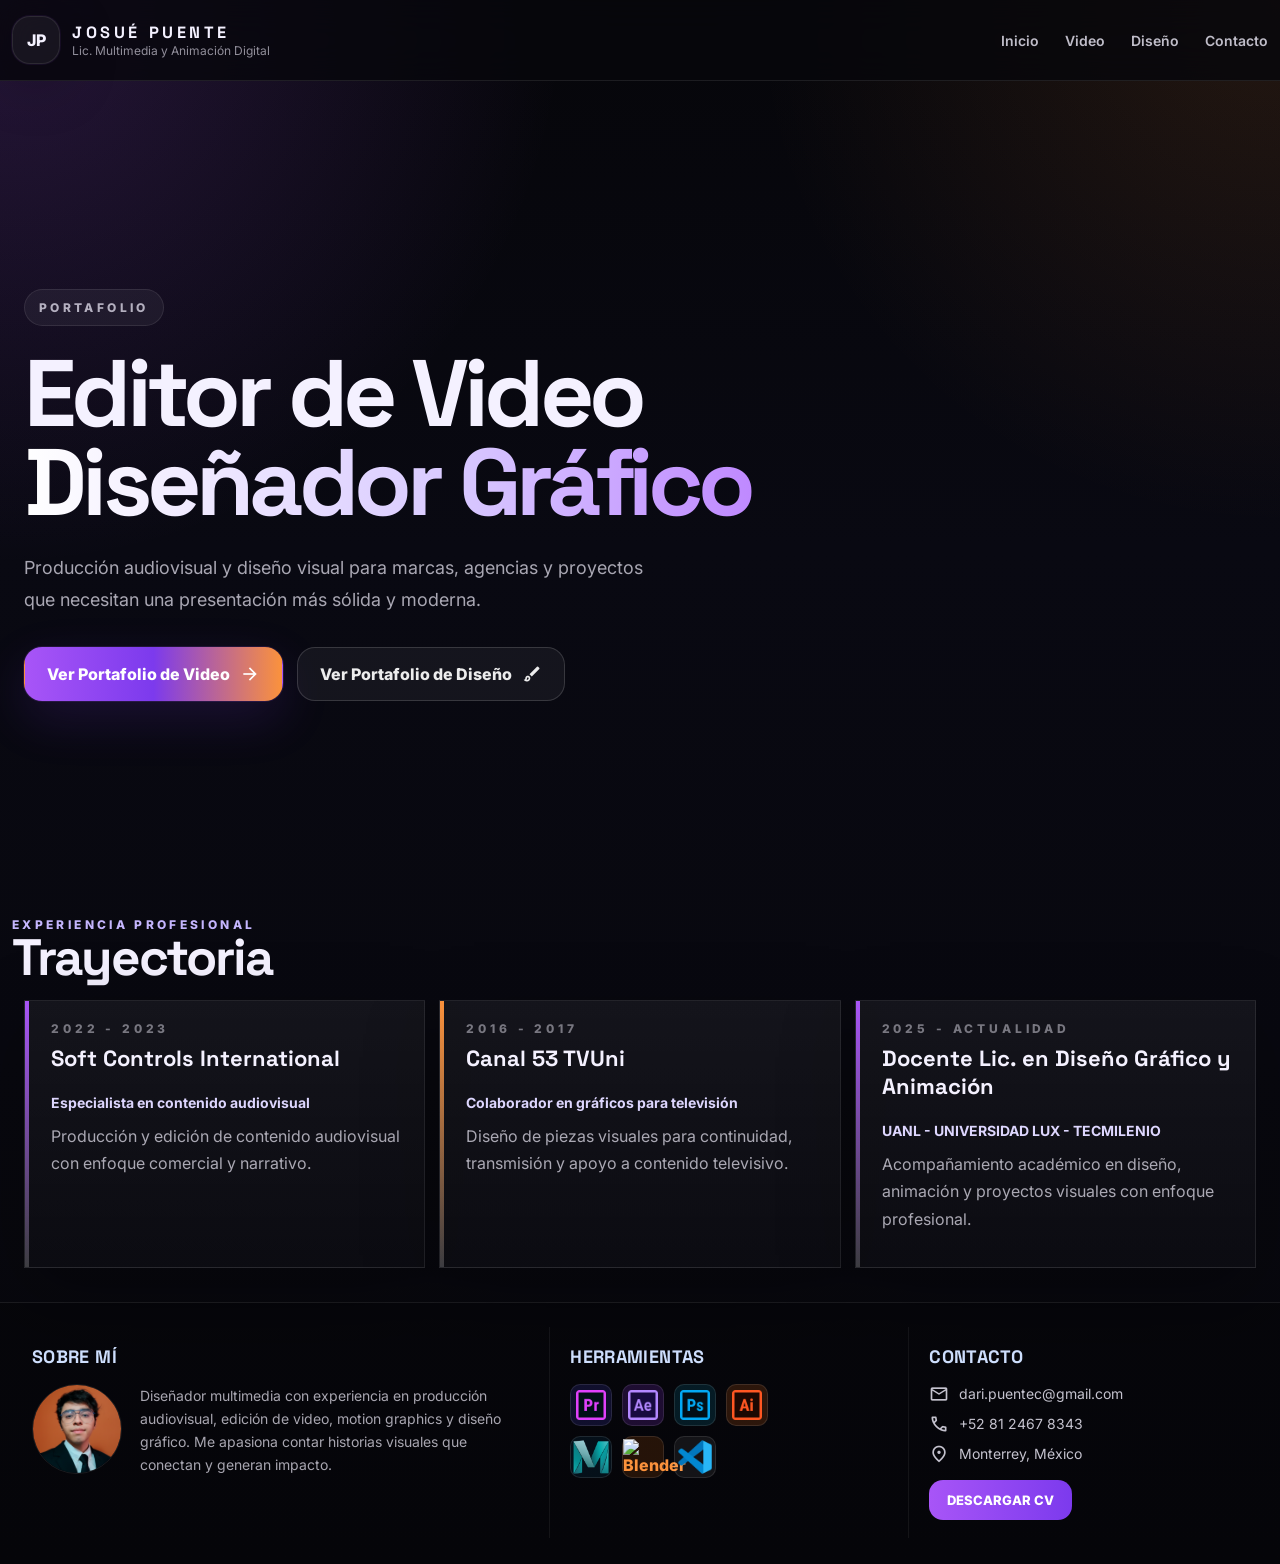
==== commit f3522add: "Update index.html" ====
--- a/index.html
+++ b/index.html
@@ -3,6 +3,14 @@
 <head>
   <meta charset="UTF-8" />
   <meta name="viewport" content="width=device-width, initial-scale=1.0" />
+   <meta charset="utf-8"/>
+    <meta content="width=device-width, initial-scale=1.0" name="viewport"/>
+    <meta property="og:title" content="Josué Puente | Portafolio">
+    <meta property="og:description" content="Diseñador multimedia especializado en motion design y UI.">
+    <meta property="og:type" content="website">
+    <meta property="og:url" content="https://josuepuente.github.io/">
+
+    <title>Portafolio Josué Puente | Diseñador Multimedia en Monterrey</title>
   <meta name="description" content="Portafolio de Josué Puente enfocado en edición de video, motion graphics y diseño gráfico." />
   <title>Josué Puente | Portafolio</title>
   <link rel="preconnect" href="https://fonts.googleapis.com">
@@ -862,20 +870,20 @@
       </section>
     `).join("");
     
- const renderVideo = () => `${header()}<main class="container">${routeHero(
-" ",
-"Edición de Video, Motion Graphics",
-"",
-"Ver Portafolio de Diseño",
-"/diseno",
-"purple",
-"Volver al inicio",
-"/",
-"video",
-"img/METODOLOGIA_DOCENTE.mp4"
-)}${sectionsBlock(videoSections,false)}
-<section class="section">${footer()}`;
-    const renderHome = () => `${header()}<main class="container">${hero()}<section class="section">${sectionTitle("Experiencia profesional","Trayectoria"," ")}${timeline(professionalExperience)}</section></main>${footer()}`;
+ const renderVideo = () => `${header()}<main class="container">${routeHero(
+" ",
+"Edición de Video, Motion Graphics",
+"",
+"Ver Portafolio de Diseño",
+"/diseno",
+"purple",
+"Volver al inicio",
+"/",
+"video",
+"img/METODOLOGIA_DOCENTE.mp4"
+)}${sectionsBlock(videoSections,false)}
+<section class="section">${footer()}`;
+    const renderHome = () => `${header()}<main class="container">${hero()}<section class="section">${sectionTitle("Experiencia profesional","Trayectoria"," ")}${timeline(professionalExperience)}</section></main>${footer()}`;
     const renderDesign = () => {
       const selectedKey = new URLSearchParams(location.search).get("project");
       const selectedProject = getBrandingCase(selectedKey);
